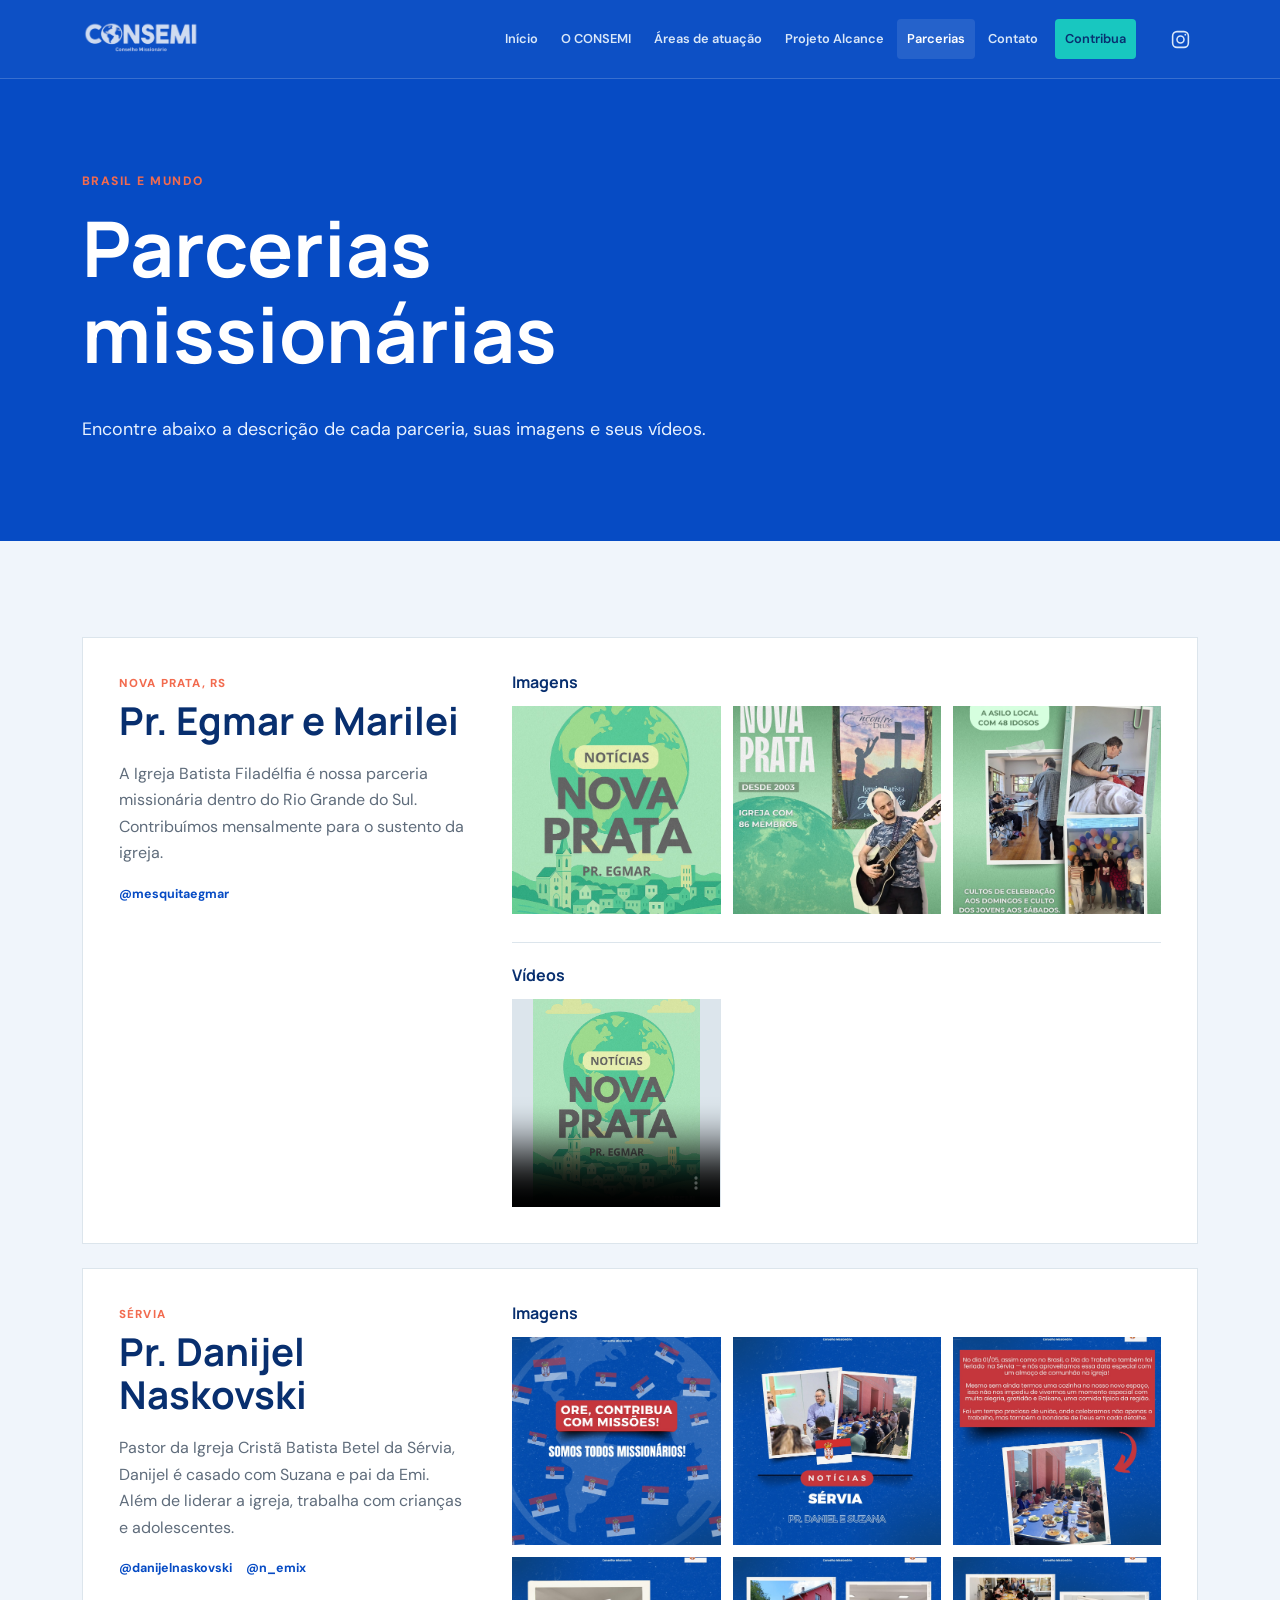
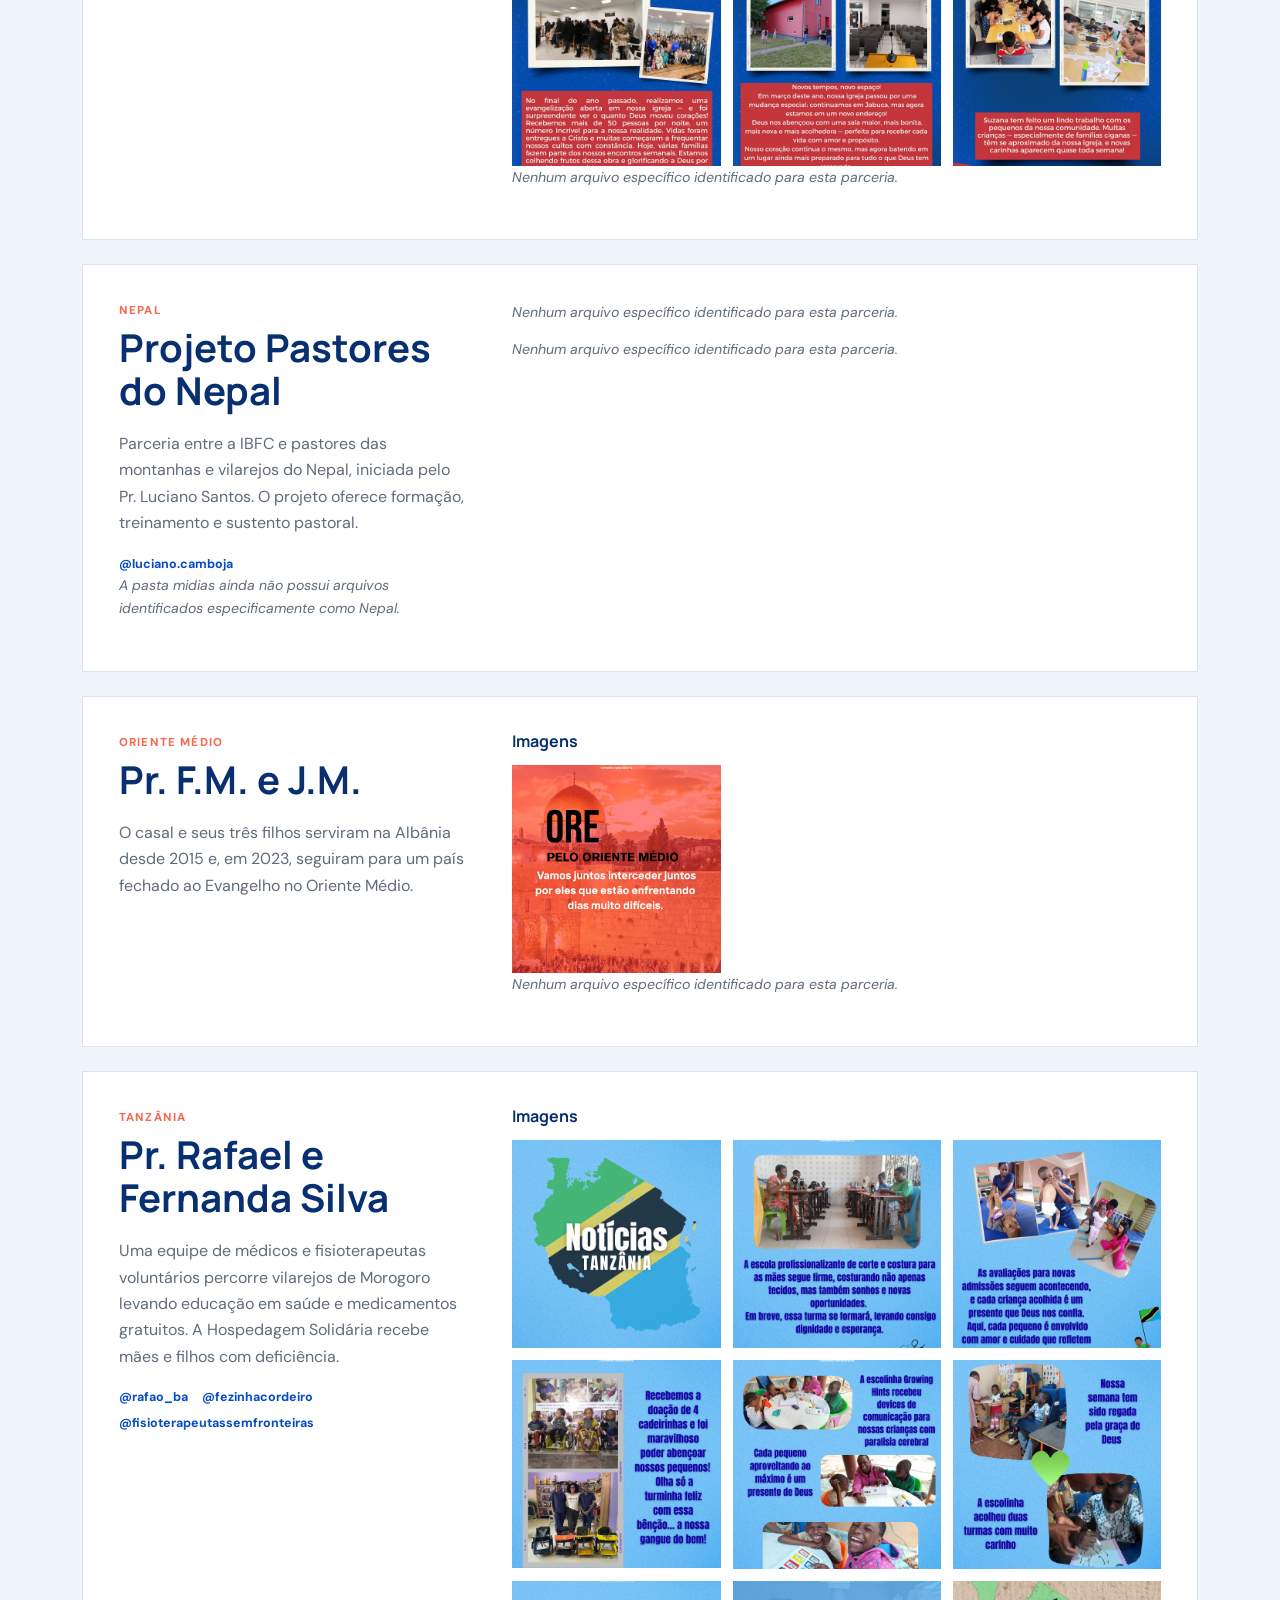
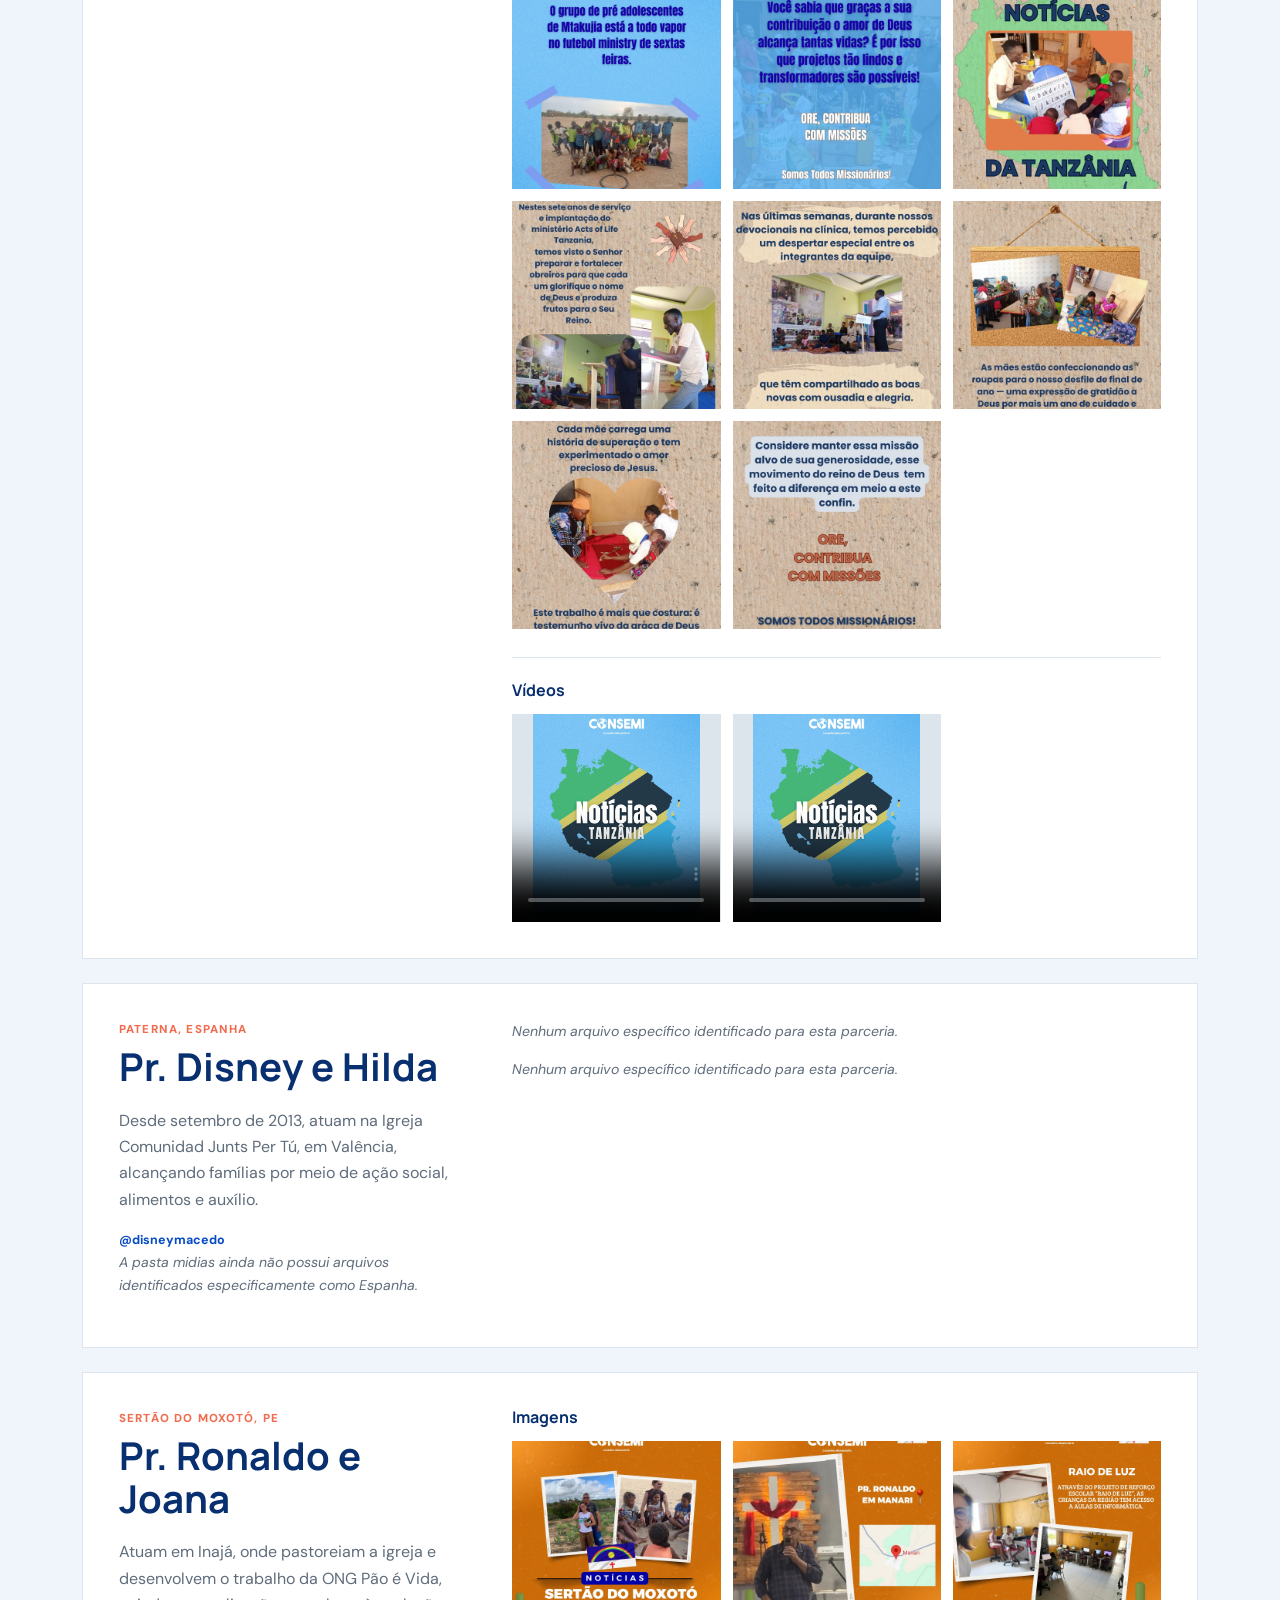
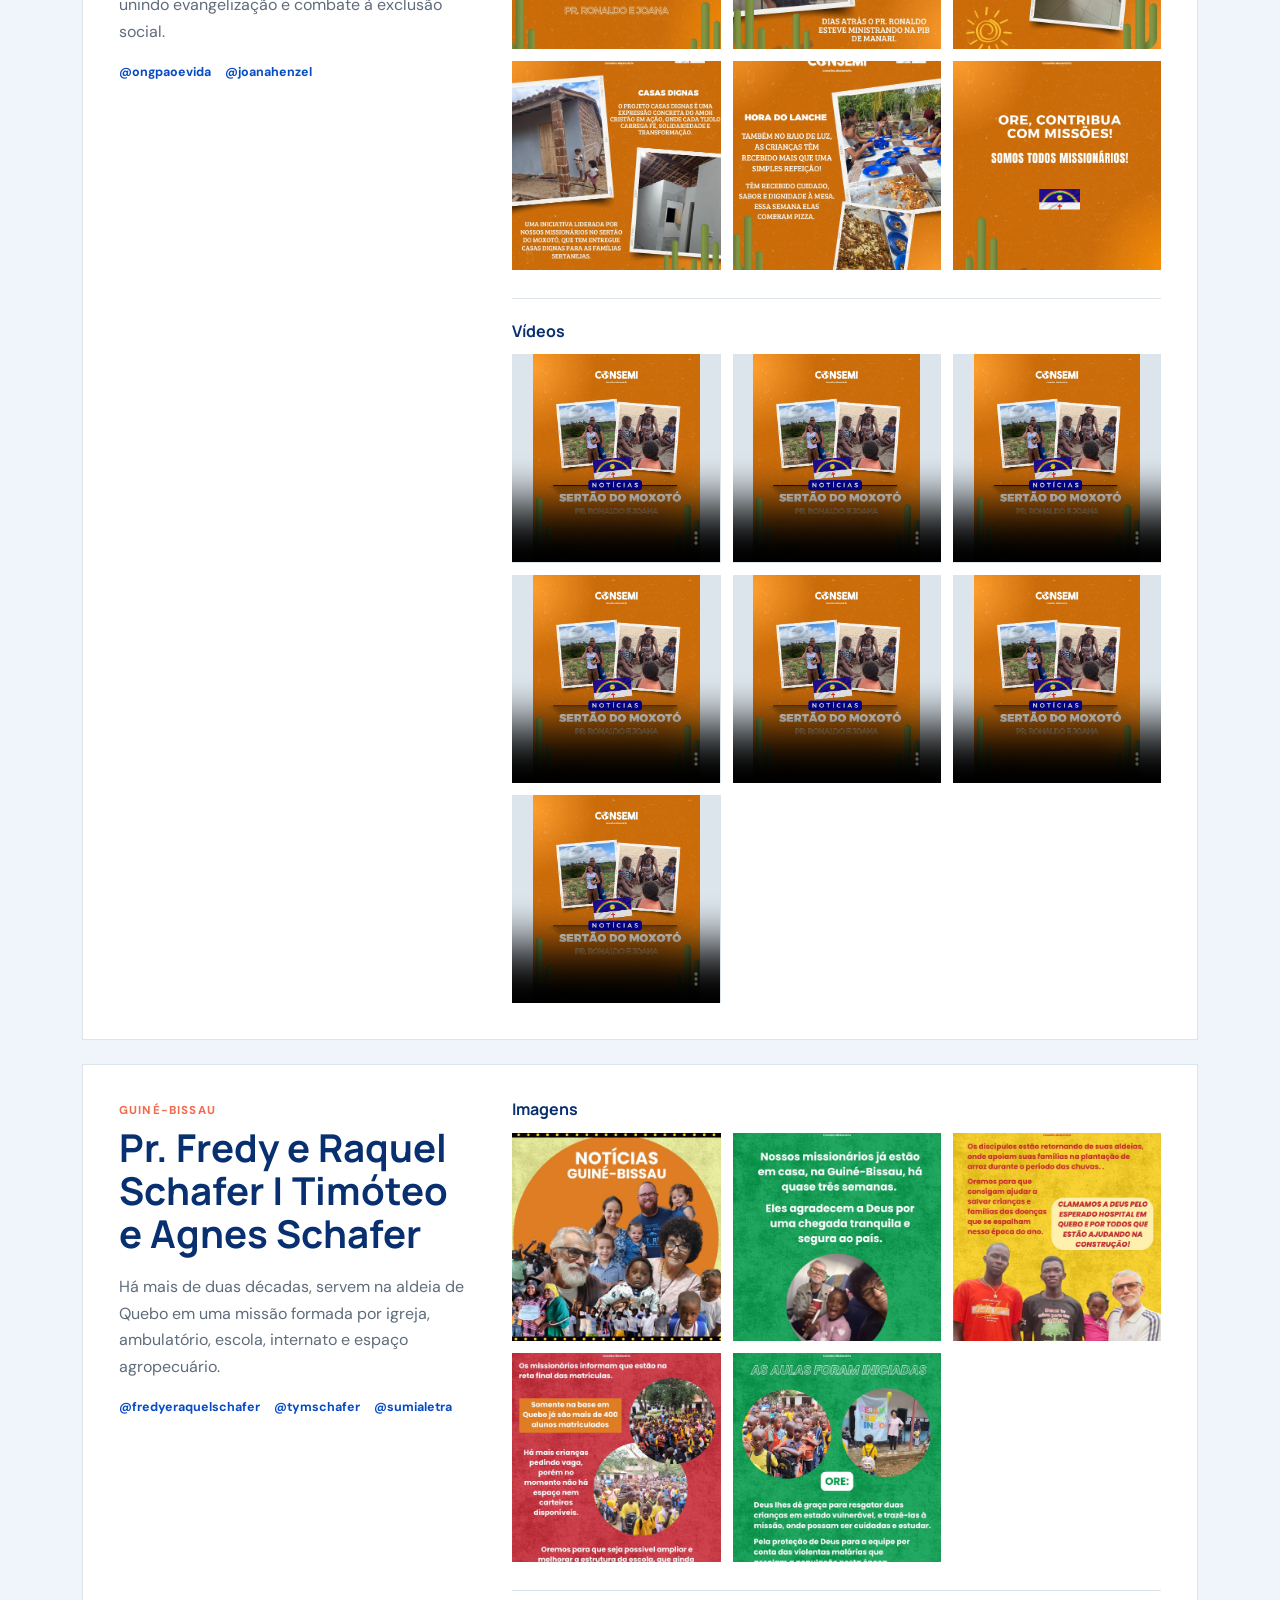
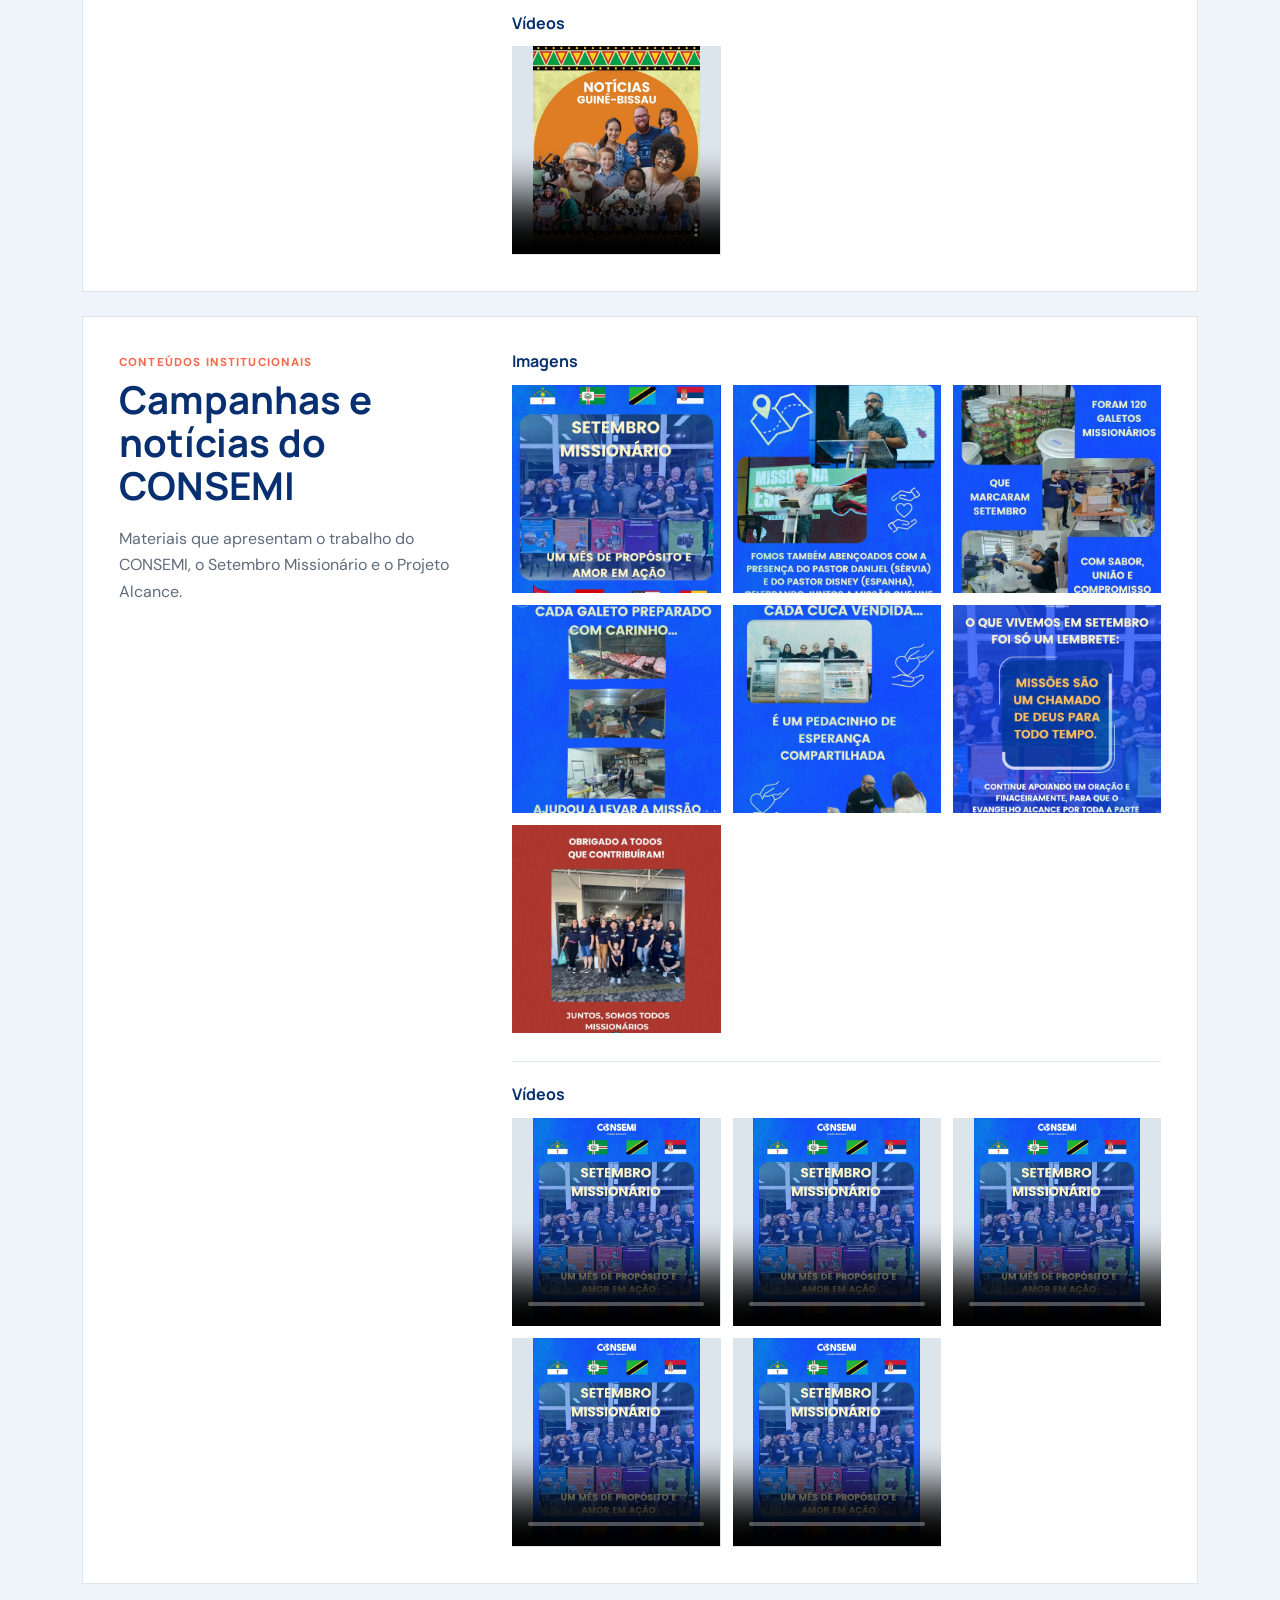
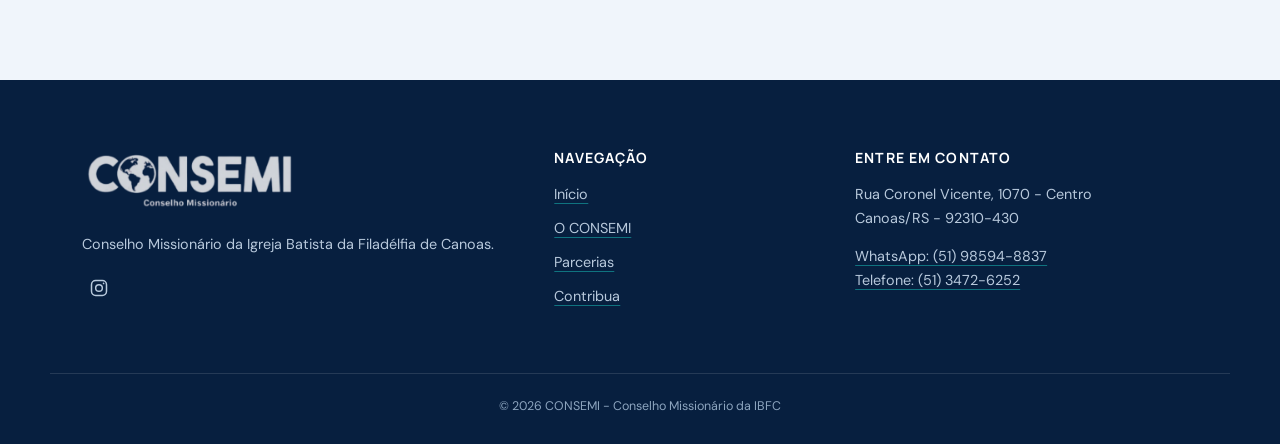
==== parcerias.html @ 51cd04b1 "Adiciona Timóteo e Agnes Schafer" ====
<!DOCTYPE html>
<html lang="pt-BR">
<head>
  <meta charset="UTF-8">
  <meta name="viewport" content="width=device-width, initial-scale=1">
  <title>Parcerias Missionárias | CONSEMI</title>
  <meta name="description" content="Conheça as parcerias missionárias do CONSEMI e veja suas imagens e vídeos.">
  <link rel="icon" href="Inserir um títulobf2293_7fd9e4023b5a43fcaf6b5b025d847fad~mv2.png" type="image/png">
  <link rel="preconnect" href="https://fonts.googleapis.com">
  <link rel="preconnect" href="https://fonts.gstatic.com" crossorigin>
  <link href="https://fonts.googleapis.com/css2?family=DM+Sans:wght@400;500;600;700&family=Manrope:wght@600;700;800&display=swap" rel="stylesheet">
  <link rel="stylesheet" href="style.css">
</head>
<body class="partnership-page">
  <a class="skip-link" href="#conteudo">Ir para o conteúdo</a>
  <header><div class="navbar"><a class="brand" href="index.html" aria-label="CONSEMI - Início"><img src="Inserir um títulobf2293_7fd9e4023b5a43fcaf6b5b025d847fad~mv2.png" alt="CONSEMI - Conselho Missionário"></a><div class="navbar-right"><a class="header-social" href="https://www.instagram.com/consemi.ibfc/" target="_blank" rel="noopener" aria-label="Instagram do CONSEMI" title="Instagram do CONSEMI"><svg viewBox="0 0 24 24" aria-hidden="true"><rect x="3" y="3" width="18" height="18" rx="5"></rect><circle cx="12" cy="12" r="4"></circle><circle cx="17.5" cy="6.5" r="1"></circle></svg></a><button class="nav-toggle" type="button" aria-label="Abrir menu" aria-controls="primary-nav" aria-expanded="false"><span></span><span></span><span></span></button></div><nav id="primary-nav" aria-label="Navegação principal"><ul><li><a href="index.html">Início</a></li><li><a href="index.html#sobre">O CONSEMI</a></li><li><a href="index.html#atuacao">Áreas de atuação</a></li><li><a href="projeto-alcance.html">Projeto Alcance</a></li><li><a href="parcerias.html" class="active" aria-current="page">Parcerias</a></li><li><a href="index.html#contato">Contato</a></li><li><a class="nav-donate" href="index.html#contribua">Contribua</a></li></ul></nav></div></header>
  <main id="conteudo">
    <section class="partnership-intro"><div class="wrap"><span class="section-kicker">Brasil e mundo</span><h1>Parcerias missionárias</h1><p>Encontre abaixo a descrição de cada parceria, suas imagens e seus vídeos.</p></div></section>
    <section class="partnership-list"><div class="wrap" id="partnership-list"></div></section>
  </main>
  <footer id="contato"><div class="wrap foot-grid"><div><img class="footer-logo" src="Inserir um títulobf2293_7fd9e4023b5a43fcaf6b5b025d847fad~mv2.png" alt="CONSEMI - Conselho Missionário"><p>Conselho Missionário da Igreja Batista da Filadélfia de Canoas.</p><p><a class="footer-social" href="https://www.instagram.com/consemi.ibfc/" target="_blank" rel="noopener" aria-label="Instagram do CONSEMI" title="Instagram do CONSEMI"><svg viewBox="0 0 24 24" aria-hidden="true"><rect x="3" y="3" width="18" height="18" rx="5"></rect><circle cx="12" cy="12" r="4"></circle><circle cx="17.5" cy="6.5" r="1"></circle></svg></a></p></div><div><h4>Navegação</h4><ul><li><a href="index.html">Início</a></li><li><a href="index.html#sobre">O CONSEMI</a></li><li><a href="parcerias.html">Parcerias</a></li><li><a href="index.html#contribua">Contribua</a></li></ul></div><div><h4>Entre em contato</h4><p>Rua Coronel Vicente, 1070 - Centro<br>Canoas/RS - 92310-430</p><p><a href="https://wa.me/5551985948837" target="_blank" rel="noopener">WhatsApp: (51) 98594-8837</a><br><a href="tel:+555134726252">Telefone: (51) 3472-6252</a></p></div></div><div class="foot-bottom wrap">© 2026 CONSEMI - Conselho Missionário da IBFC</div></footer>
  <script>
    const mediaRoot = 'midias/';
    const partnerships = [
      { id: 'egmar', place: 'Nova Prata, RS', title: 'Pr. Egmar e Marilei', text: 'A Igreja Batista Filadélfia é nossa parceria missionária dentro do Rio Grande do Sul. Contribuímos mensalmente para o sustento da igreja.', social: [['@mesquitaegmar', 'https://www.instagram.com/mesquitaegmar/']], images: ['novaprata1.jpg', 'novaprata2.jpg', 'novaprata3.jpg'], videos: ['novapratavideo1.mp4'] },
      { id: 'danijel', place: 'Sérvia', title: 'Pr. Danijel Naskovski', text: 'Pastor da Igreja Cristã Batista Betel da Sérvia, Danijel é casado com Suzana e pai da Emi. Além de liderar a igreja, trabalha com crianças e adolescentes.', social: [['@danijelnaskovski', 'https://www.instagram.com/danijelnaskovski/'], ['@n_emix', 'https://www.instagram.com/n_emix/']], images: ['servia1.jpg', 'servia2.jpg', 'servia3.jpg', 'servia4.jpg', 'servia5.jpg', 'servia6.jpg'], videos: [] },
      { id: 'luciano', place: 'Nepal', title: 'Projeto Pastores do Nepal', text: 'Parceria entre a IBFC e pastores das montanhas e vilarejos do Nepal, iniciada pelo Pr. Luciano Santos. O projeto oferece formação, treinamento e sustento pastoral.', social: [['@luciano.camboja', 'https://www.instagram.com/luciano.camboja/']], images: [], videos: [], note: 'A pasta midias ainda não possui arquivos identificados especificamente como Nepal.' },
      { id: 'oriente-medio', place: 'Oriente Médio', title: 'Pr. F.M. e J.M.', text: 'O casal e seus três filhos serviram na Albânia desde 2015 e, em 2023, seguiram para um país fechado ao Evangelho no Oriente Médio.', social: [], images: ['oriente1.jpg'], videos: [] },
      { id: 'tanzania', place: 'Tanzânia', title: 'Pr. Rafael e Fernanda Silva', text: 'Uma equipe de médicos e fisioterapeutas voluntários percorre vilarejos de Morogoro levando educação em saúde e medicamentos gratuitos. A Hospedagem Solidária recebe mães e filhos com deficiência.', social: [['@rafao_ba', 'https://www.instagram.com/rafao_ba/'], ['@fezinhacordeiro', 'https://www.instagram.com/fezinhacordeiro/'], ['@fisioterapeutassemfronteiras', 'https://www.instagram.com/fisioterapeutassemfronteiras/']], images: ['tanzania1.jpg', 'tanzania2.jpg', 'tanzania3.jpg', 'tanzania4.jpg', 'tanzania5.jpg', 'tanzania6.jpg', 'tanzania7.jpg', 'tanzania8.jpg', 'tanzania11.jpg', 'tanzania12.jpg', 'tanzania13.jpg', 'tanzania14.jpg', 'tanzania15.jpg', 'tanzania16.jpg'], videos: ['tanzaniavideo1.mp4', 'tanzaniavideo4.mp4'] },
      { id: 'disney', place: 'Paterna, Espanha', title: 'Pr. Disney e Hilda', text: 'Desde setembro de 2013, atuam na Igreja Comunidad Junts Per Tú, em Valência, alcançando famílias por meio de ação social, alimentos e auxílio.', social: [['@disneymacedo', 'https://www.instagram.com/disneymacedo/']], images: [], videos: [], note: 'A pasta midias ainda não possui arquivos identificados especificamente como Espanha.' },
      { id: 'ronaldo', place: 'Sertão do Moxotó, PE', title: 'Pr. Ronaldo e Joana', text: 'Atuam em Inajá, onde pastoreiam a igreja e desenvolvem o trabalho da ONG Pão é Vida, unindo evangelização e combate à exclusão social.', social: [['@ongpaoevida', 'https://www.instagram.com/ongpaoevida/'], ['@joanahenzel', 'https://www.instagram.com/joanahenzel/']], images: ['sertao1.jpg', 'sertao2.jpg', 'sertao3.jpg', 'sertao4.jpg', 'sertao6.jpg', 'sertao7.jpg'], videos: ['sertãovideo1.mp4', 'sertãovideo2.mp4', 'sertãovideo3.mp4', 'sertãovideo4.mp4', 'sertãovideo5.mp4', 'sertãovideo6.mp4', 'sertãovideo7.mp4'] },
      { id: 'fredy', place: 'Guiné-Bissau', title: 'Pr. Fredy e Raquel Schafer | Timóteo e Agnes Schafer', text: 'Há mais de duas décadas, servem na aldeia de Quebo em uma missão formada por igreja, ambulatório, escola, internato e espaço agropecuário.', social: [['@fredyeraquelschafer', 'https://www.instagram.com/fredyeraquelschafer/'], ['@tymschafer', 'https://www.instagram.com/tymschafer/'], ['@sumialetra', 'https://www.instagram.com/sumialetra/']], images: ['guiné1.jpg', 'guiné2.jpg', 'guiné3.jpg', 'guiné4.jpg', 'guiné5.jpg'], videos: ['guinévideo1.mp4'] }
    ];
    const institutional = { id: 'institucional', place: 'Conteúdos institucionais', title: 'Campanhas e notícias do CONSEMI', text: 'Materiais que apresentam o trabalho do CONSEMI, o Setembro Missionário e o Projeto Alcance.', images: ['setembro1.jpg', 'setembro2.jpg', 'setembro3.jpg', 'setembro4.jpg', 'setembro5.jpg', 'setembro6.jpg', 'setembro8.jpg'], videos: ['mesmissoes1.mp4', 'mesmissoes2.mp4', 'mesmissoes4.mp4', 'mesmissoes13.mp4', 'projetoAlcancevideo.mp4'] };
    function renderMedia(files, type, title, poster) { if (!files.length) return '<p class="media-empty">Nenhum arquivo específico identificado para esta parceria.</p>'; return `<div class="media-kind"><h3>${type === 'image' ? 'Imagens' : 'Vídeos'}</h3><div class="partnership-media-grid">${files.map(file => type === 'image' ? `<img src="${mediaRoot}${file}" alt="${title}">` : `<video controls preload="metadata" poster="${mediaRoot}${poster}"><source src="${mediaRoot}${file}" type="video/mp4">Seu navegador não suporta vídeo.</video>`).join('')}</div></div>`; }
    function renderPartnership(item) { const socials = (item.social || []).map(([label, url]) => `<a href="${url}" target="_blank" rel="noopener">${label}</a>`).join(''); const poster = item.images[0] || 'setembro1.jpg'; return `<article class="partnership-detail" id="${item.id}"><div class="partnership-copy"><span class="partner-location">${item.place}</span><h2>${item.title}</h2><p>${item.text}</p>${socials ? `<div class="partner-links">${socials}</div>` : ''}${item.note ? `<p class="media-empty">${item.note}</p>` : ''}</div><div class="partnership-media">${renderMedia(item.images, 'image', `Imagem de ${item.title}`, poster)}${renderMedia(item.videos, 'video', `Vídeo de ${item.title}`, poster)}</div></article>`; }
    document.querySelector('#partnership-list').innerHTML = [...partnerships, institutional].map(renderPartnership).join('');
  </script>
  <script src="script.js"></script>
</body>
</html>
---- style.css ----
:root {
  --navy: #082f6f;
  --blue: #064bc4;
  --cyan: #18c7c0;
  --coral: #f26b4f;
  --yellow: #ffd166;
  --paper: #f7fafc;
  --surface: #ffffff;
  --ink: #182436;
  --muted: #5f6c7b;
  --line: #dce5ec;
  --shadow: 0 18px 48px rgba(8, 47, 111, .12);
}

* { box-sizing: border-box; }
html { scroll-behavior: smooth; scroll-padding-top: 88px; }
body {
  margin: 0;
  background: var(--paper);
  color: var(--ink);
  font-family: 'DM Sans', sans-serif;
  line-height: 1.65;
  -webkit-font-smoothing: antialiased;
}
img { display: block; max-width: 100%; }
a { color: inherit; }
h1, h2, h3, h4 {
  font-family: 'Manrope', sans-serif;
  letter-spacing: 0;
  line-height: 1.12;
  margin: 0 0 .5em;
}
h2 { color: var(--navy); font-size: clamp(2rem, 4vw, 3.2rem); }
p { margin-top: 0; }
.wrap { margin: 0 auto; max-width: 1180px; padding: 0 32px; }
section { padding: 96px 0; }
a:focus-visible, button:focus-visible { outline: 3px solid var(--yellow); outline-offset: 3px; }
.skip-link { background: var(--yellow); color: var(--navy); font-weight: 700; left: 16px; padding: 10px 16px; position: fixed; top: -60px; z-index: 100; }
.skip-link:focus { top: 12px; }
.section-kicker { color: var(--coral); display: block; font-size: .76rem; font-weight: 800; letter-spacing: .12em; margin-bottom: 14px; text-transform: uppercase; }

header { background: rgba(6, 75, 196, .97); border-bottom: 1px solid rgba(255, 255, 255, .18); color: #fff; position: sticky; top: 0; z-index: 40; }
.navbar { align-items: center; display: flex; gap: 22px; margin: 0 auto; max-width: 1180px; min-height: 78px; padding: 12px 32px; }
.brand { display: block; flex: 0 0 auto; height: 40px; line-height: 0; position: relative; text-decoration: none; width: 120px; }
.brand img { height: 100%; object-fit: contain; opacity: .82; width: 100%; }
.navbar-right { align-items: center; display: flex; gap: 12px; margin-left: 4px; order: 3; }
.header-social { align-items: center; color: #d9e7f8; display: inline-flex; height: 36px; justify-content: center; text-decoration: none; width: 36px; }
.header-social svg { fill: none; height: 21px; stroke: currentColor; stroke-width: 1.8; width: 21px; }
.header-social svg circle:last-child { fill: currentColor; stroke: none; }
.header-social:hover { color: var(--cyan); }
nav { margin-left: auto; }
nav ul { align-items: center; display: flex; gap: 3px; list-style: none; margin: 0; padding: 0; }
nav a { border-radius: 4px; color: #d9e7f8; display: block; font-size: .8rem; font-weight: 600; padding: 9px 10px; text-decoration: none; transition: background .2s, color .2s; }
nav a:hover, nav a.active { background: rgba(255, 255, 255, .1); color: #fff; }
nav a.nav-donate { background: var(--cyan); color: var(--navy); margin-left: 4px; }
nav a.nav-donate:hover { background: #55e0da; }
.nav-toggle { background: transparent; border: 0; cursor: pointer; display: none; height: 42px; padding: 10px; width: 42px; }
.nav-toggle span { background: #fff; display: block; height: 2px; margin: 5px 0; width: 22px; }

.hero { align-items: center; background: url('imagens/Captura de tela 2026-09-17 114542.png') center 48% / cover no-repeat; color: #fff; display: flex; min-height: min(76vh, 720px); padding: 96px max(32px, calc((100vw - 1116px) / 2)); position: relative; }
.hero::before { background: rgba(4, 42, 112, .78); content: ''; inset: 0; position: absolute; }
.hero-content { max-width: 790px; position: relative; z-index: 1; }
.hero .eyebrow { align-items: center; color: var(--cyan); display: flex; font-size: .76rem; font-weight: 800; letter-spacing: .14em; margin-bottom: 18px; text-transform: uppercase; }
.hero .eyebrow::before { background: var(--cyan); content: ''; height: 3px; margin-right: 12px; width: 34px; }
.hero h1 { color: #fff; font-size: clamp(3rem, 6vw, 5.5rem); max-width: 790px; }
.hero p { color: #ecf5ff; font-size: clamp(1rem, 1.8vw, 1.22rem); max-width: 650px; }
.hero-actions { display: flex; flex-wrap: wrap; gap: 12px; margin-top: 32px; }
.button, .cta { align-items: center; border: 1px solid transparent; border-radius: 4px; display: inline-flex; font-size: .9rem; font-weight: 800; justify-content: center; min-height: 50px; padding: 12px 22px; text-decoration: none; transition: background .2s, color .2s, transform .2s; }
.button:hover, .cta:hover { transform: translateY(-2px); }
.button-primary, .cta { background: var(--cyan); color: var(--navy); }
.button-primary:hover, .cta:hover { background: #55e0da; }
.button-secondary { border-color: rgba(255, 255, 255, .7); color: #fff; }
.button-secondary:hover { background: #fff; color: var(--navy); }

.about-grid { align-items: center; display: grid; gap: 72px; grid-template-columns: 1fr .9fr; }
.about-grid .lead { color: var(--ink); font-size: 1.2rem; font-weight: 600; }
.about-grid .copy > p:not(.lead):not(.scripture) { color: var(--muted); }
.scripture { color: var(--blue); font-weight: 800; }
.about-grid figure { margin: 0; position: relative; }
.about-grid figure::before { border: 4px solid var(--cyan); content: ''; height: 75%; position: absolute; right: -18px; top: -18px; width: 75%; z-index: -1; }
.about-grid figure img { aspect-ratio: 4 / 3; border-radius: 6px; box-shadow: var(--shadow); object-fit: cover; width: 100%; }
.about-grid-map { gap: 54px; grid-template-columns: .75fr 1.25fr; }
.about-grid .partnership-map::before { height: 82%; width: 82%; }
.about-grid .partnership-map img { aspect-ratio: auto; background: #fff; object-fit: contain; }
.section-alt { background: #eaf4f7; }
.vm-grid { display: grid; gap: 24px; grid-template-columns: 1fr 1fr; }
.vm-cell { background: var(--surface); border-top: 5px solid var(--blue); box-shadow: 0 10px 32px rgba(8, 47, 111, .07); padding: 42px; }
.vm-cell:last-child { border-top-color: var(--coral); }
.vm-cell .tag { color: var(--navy); display: block; font-family: 'Manrope', sans-serif; font-size: 1.5rem; font-weight: 800; margin-bottom: 14px; }
.vm-cell p { color: var(--muted); margin: 0; }

.goals-head { margin: 0 auto 50px; max-width: 700px; text-align: center; }
.goals-head h2::after { background: var(--cyan); content: ''; display: block; height: 4px; margin: 18px auto 0; width: 56px; }
.goals-grid { counter-reset: goals; display: grid; gap: 18px; grid-template-columns: repeat(3, 1fr); }
.goal { background: var(--surface); border: 1px solid var(--line); border-radius: 6px; counter-increment: goals; min-height: 235px; padding: 30px; transition: border-color .2s, box-shadow .2s, transform .2s; }
.goal:hover { border-color: var(--cyan); box-shadow: var(--shadow); transform: translateY(-4px); }
.goal::before { color: var(--coral); content: '0' counter(goals); display: block; font: 800 .82rem 'Manrope', sans-serif; margin-bottom: 22px; }
.goal h3 { color: var(--navy); font-size: 1.15rem; }
.goal p { color: var(--muted); font-size: .93rem; margin: 0; }

.verse-band { background: var(--navy); color: #fff; padding: 72px 0; }
.verse-band .section-kicker { color: var(--cyan); }
.contribution-grid { align-items: center; display: grid; gap: 48px; grid-template-columns: 1fr auto; }
.contribution-grid h2 { color: #fff; margin-bottom: 12px; }
.contribution-grid p { color: #d7e5f5; margin: 0; max-width: 690px; }

.partners-grid { display: grid; gap: 24px; grid-template-columns: 1fr 1fr; }
.partner { align-items: flex-start; background: var(--surface); border: 1px solid var(--line); border-radius: 6px; display: grid; gap: 26px; grid-template-columns: 82px 1fr; padding: 34px; }
.country-flag { align-items: center; background: #eaf4f7; border-radius: 50%; display: flex; font-size: 1.55rem; height: 54px; justify-content: center; width: 54px; }
.country-flag.neutral { background: var(--navy); color: #fff; font-size: .8rem; font-weight: 800; }
.partner-avatar { border-radius: 50%; height: 82px; margin: 0; overflow: hidden; width: 82px; }
.partner-avatar img { height: 100%; max-width: none; object-fit: cover; object-position: right center; width: 100%; }
.partner-avatar-portrait img { object-position: 58% 24%; }
.partner-location { color: var(--coral); display: block; font-size: .72rem; font-weight: 800; letter-spacing: .1em; margin-bottom: 6px; text-transform: uppercase; }
.partner h3 { color: var(--navy); font-size: 1.08rem; margin-bottom: 10px; }
.partner p { color: var(--muted); font-size: .9rem; margin: 0; }
.partner details { border-top: 1px solid var(--line); margin-top: 18px; padding-top: 14px; }
.partner summary { color: var(--blue); cursor: pointer; font-size: .84rem; font-weight: 800; list-style-position: outside; }
.partner details p { margin-top: 12px; }
.partner-social, .partner-links a { color: var(--blue); font-size: .78rem; font-weight: 700; text-decoration: none; }
.partner-social { display: inline-block; margin-top: 17px; }
.partner-links { display: flex; flex-wrap: wrap; gap: 5px 14px; margin-top: 17px; }
.partner-social:hover, .partner-links a:hover { text-decoration: underline; text-underline-offset: 3px; }
.partner-more { background: transparent; border: 1px solid var(--cyan); border-radius: 999px; color: var(--blue); display: flex; font-size: .76rem; font-weight: 800; letter-spacing: .06em; margin-top: 22px; padding: 9px 16px; text-decoration: none; text-transform: uppercase; transition: background .2s, border-color .2s, color .2s; width: max-content; }
.partner-more:hover { background: var(--cyan); border-color: var(--cyan); color: var(--navy); }
.partnership-intro { background: var(--blue); color: #fff; padding: 92px 0 78px; }
.partnership-intro h1 { color: #fff; font-size: clamp(2.8rem, 6vw, 5rem); max-width: 760px; }
.partnership-intro p { color: #e8f2ff; font-size: 1.12rem; max-width: 680px; }
.partnership-list { background: #f0f5fb; }
.partnership-detail { background: var(--surface); border: 1px solid var(--line); display: grid; gap: 44px; grid-template-columns: minmax(220px, .7fr) 1.3fr; margin-bottom: 24px; padding: 36px; }
.partnership-detail:last-child { margin-bottom: 0; }
.partnership-copy h2 { color: var(--navy); font-size: clamp(1.7rem, 3vw, 2.5rem); }
.partnership-copy p { color: var(--muted); }
.partnership-media-grid { display: grid; gap: 12px; grid-template-columns: repeat(3, 1fr); }
.media-kind + .media-kind { border-top: 1px solid var(--line); margin-top: 28px; padding-top: 24px; }
.media-kind h3 { color: var(--navy); font-size: 1rem; margin-bottom: 14px; }
.partnership-media-grid img, .partnership-media-grid video { aspect-ratio: 1 / 1; background: #dce5ec; object-fit: cover; width: 100%; }
.partnership-media-grid video { object-fit: contain; }
.media-empty { color: var(--muted); font-size: .88rem; font-style: italic; }

.mission-gallery { background: #eaf4f7; }
.story-images { align-items: center; display: grid; gap: 64px; grid-template-columns: 1.1fr .9fr; }
.story-images img { border-radius: 6px; box-shadow: var(--shadow); height: 420px; object-fit: cover; width: 100%; }
.gallery-copy p { color: var(--muted); font-size: 1.05rem; }

footer { background: #071f3f; color: #d7e5f5; padding: 70px 0 28px; }
.foot-grid { display: grid; gap: 56px; grid-template-columns: 1.7fr 1fr 1.4fr; }
footer h4 { color: #fff; font-size: .88rem; letter-spacing: .08em; margin-bottom: 18px; text-transform: uppercase; }
footer p, footer li, footer a { color: #b8c9dc; font-size: .9rem; }
footer ul { display: flex; flex-direction: column; gap: 10px; list-style: none; margin: 0; padding: 0; }
footer a { text-decoration-color: rgba(24, 199, 192, .5); text-underline-offset: 4px; }
footer a:hover { color: var(--cyan); }
.footer-logo { height: auto; margin: 0 0 16px; opacity: .82; width: 220px; }
.footer-social { align-items: center; display: inline-flex; height: 34px; justify-content: center; text-decoration: none; width: 34px; }
.footer-social svg { fill: none; height: 20px; stroke: currentColor; stroke-width: 1.8; width: 20px; }
.footer-social svg circle:last-child { fill: currentColor; stroke: none; }
.foot-bottom { border-top: 1px solid rgba(255, 255, 255, .12); color: #8da5bf; font-size: .78rem; margin-top: 52px; padding-top: 22px; text-align: center; }

/* Projeto Alcance */
.alcance-page { background: #f5f8fc; }
.alcance-hero { background: var(--blue); color: #fff; overflow: hidden; padding: 72px 0; position: relative; }
.alcance-hero::before { border: 1px solid rgba(255, 255, 255, .18); border-radius: 50%; content: ''; height: 720px; position: absolute; right: -260px; top: -240px; width: 720px; }
.alcance-hero-grid { align-items: center; display: grid; gap: 72px; grid-template-columns: 1.15fr .85fr; position: relative; z-index: 1; }
.alcance-intro { max-width: 680px; }
.alcance-intro .section-kicker { color: var(--yellow); }
.alcance-intro h1 { color: #fff; font-size: clamp(3rem, 6vw, 5.35rem); }
.alcance-intro > p { color: #eaf2ff; font-size: clamp(1.05rem, 1.8vw, 1.25rem); max-width: 610px; }
.alcance-intro > p strong { color: var(--yellow); }
.alcance-cover { background: #fff; border: 10px solid rgba(255, 255, 255, .16); box-shadow: 0 28px 70px rgba(0, 18, 62, .28); margin: 0; transform: rotate(2deg); }
.alcance-cover img { aspect-ratio: 1 / 1.14; object-fit: cover; width: 100%; }
.alcance-purpose { background: #fff; }
.purpose-grid { align-items: start; display: grid; gap: 80px; grid-template-columns: .9fr 1.1fr; }
.purpose-copy { border-left: 4px solid var(--cyan); padding-left: 34px; }
.purpose-copy p { color: var(--muted); font-size: 1.08rem; }
.purpose-copy p:last-child { margin-bottom: 0; }
.impact-grid { display: grid; gap: 22px; grid-template-columns: repeat(3, 1fr); }
.impact-card { background: #fff; border: 1px solid var(--line); border-radius: 6px; overflow: hidden; }
.impact-card img { aspect-ratio: 4 / 4.8; object-fit: cover; width: 100%; }
.impact-card > div { padding: 28px; }
.impact-card span { color: var(--coral); display: block; font-size: .72rem; font-weight: 800; letter-spacing: .1em; margin-bottom: 7px; text-transform: uppercase; }
.impact-card h3 { color: var(--navy); font-size: 1.35rem; }
.impact-card p { color: var(--muted); font-size: .93rem; margin: 0; }
.participation-section { background: var(--navy); color: #fff; }
.participation-heading { margin-bottom: 48px; max-width: 650px; }
.participation-heading .section-kicker { color: var(--cyan); }
.participation-heading h2 { color: #fff; }
.participation-steps { display: grid; gap: 16px; list-style: none; margin: 0; padding: 0; }
.participation-steps li { align-items: center; background: #fff; color: var(--ink); display: grid; gap: 28px; grid-template-columns: 80px 1fr; min-height: 150px; padding: 26px 34px; }
.step-number { color: var(--blue); font-family: 'Manrope', sans-serif; font-size: 2.8rem; font-weight: 800; line-height: 1; }
.participation-steps h3 { color: var(--navy); font-size: 1.25rem; margin-bottom: 8px; }
.participation-steps p { color: var(--muted); margin: 0; }
.participation-steps a { color: var(--blue); font-weight: 700; }
.participation-action { align-items: center; display: flex; gap: 28px; justify-content: flex-end; margin-top: 30px; }
.participation-action p { color: #d7e5f5; margin: 0; }
.alcance-gallery { background: #e8eef7; }
.campaign-grid { display: grid; gap: 20px; grid-template-columns: repeat(4, 1fr); }
.campaign-grid figure { background: #fff; box-shadow: 0 14px 36px rgba(8, 47, 111, .1); margin: 0; overflow: hidden; }
.campaign-grid img { aspect-ratio: .82 / 1; object-fit: cover; transition: transform .3s; width: 100%; }
.campaign-grid figure:hover img { transform: scale(1.025); }

@media (max-width: 1020px) {
  .navbar { flex-wrap: wrap; }
  .navbar-right { margin-left: auto; order: 2; }
  .nav-toggle { display: block; }
  nav { display: none; margin-left: 0; order: 3; width: 100%; }
  nav.open { display: block; }
  nav ul { align-items: stretch; flex-direction: column; padding: 8px 0 6px; }
  nav a { font-size: .92rem; padding: 12px; }
  nav a.nav-donate { margin: 6px 0 0; text-align: center; }
  .goals-grid { grid-template-columns: 1fr 1fr; }
  .alcance-hero-grid { gap: 44px; }
  .impact-grid { grid-template-columns: 1fr 1fr; }
  .impact-card:last-child { grid-column: 1 / -1; max-width: calc(50% - 11px); }
  .campaign-grid { grid-template-columns: 1fr 1fr; }
  .partnership-detail { gap: 28px; grid-template-columns: 1fr; }
}

@media (max-width: 760px) {
  .wrap { padding: 0 20px; }
  .navbar { min-height: 68px; padding: 10px 20px; }
  .brand { height: 40px; width: 120px; }
  .hero { min-height: 620px; padding: 72px 20px; }
  .hero h1 { font-size: clamp(2.55rem, 13vw, 4rem); }
  section { padding: 74px 0; }
  .about-grid, .vm-grid, .partners-grid, .story-images, .foot-grid, .contribution-grid { grid-template-columns: 1fr; }
  .partnership-detail { padding: 24px 20px; }
  .about-grid { gap: 48px; }
  .about-grid figure { margin-right: 12px; }
  .goals-grid { grid-template-columns: 1fr; }
  .goal { min-height: 0; }
  .partner { gap: 18px; grid-template-columns: 72px 1fr; padding: 24px 20px; }
  .country-flag { font-size: 1.3rem; height: 46px; width: 46px; }
  .partner-avatar { height: 72px; width: 72px; }
  .story-images { gap: 40px; }
  .story-images img { height: 280px; }
  .contribution-grid { align-items: start; }
  .cta { width: 100%; }
  .alcance-hero { padding: 64px 0 72px; }
  .alcance-hero-grid, .purpose-grid { grid-template-columns: 1fr; }
  .alcance-hero-grid { gap: 48px; }
  .alcance-cover { margin: 0 auto; max-width: 430px; transform: none; }
  .purpose-grid { gap: 30px; }
  .purpose-copy { padding-left: 22px; }
  .impact-grid { grid-template-columns: 1fr; }
  .impact-card:last-child { grid-column: auto; max-width: none; }
  .impact-card { display: grid; grid-template-columns: .9fr 1.1fr; }
  .impact-card img { height: 100%; }
  .participation-steps li { align-items: start; grid-template-columns: 58px 1fr; padding: 24px 20px; }
  .step-number { font-size: 2rem; }
  .participation-action { align-items: stretch; flex-direction: column; }
}

@media (max-width: 480px) {
  .brand { height: 36px; width: 108px; }
  .hero-actions { align-items: stretch; flex-direction: column; }
  .button { width: 100%; }
  .vm-cell, .goal { padding: 28px 24px; }
  .impact-card { grid-template-columns: 1fr; }
  .impact-card img { aspect-ratio: 4 / 4.3; }
  .campaign-grid { grid-template-columns: 1fr; }
  .campaign-grid figure { margin: 0 auto; max-width: 430px; }
  .partnership-media-grid { grid-template-columns: repeat(2, 1fr); }
}

@media (prefers-reduced-motion: reduce) {
  html { scroll-behavior: auto; }
  *, *::before, *::after { transition-duration: .01ms !important; }
}
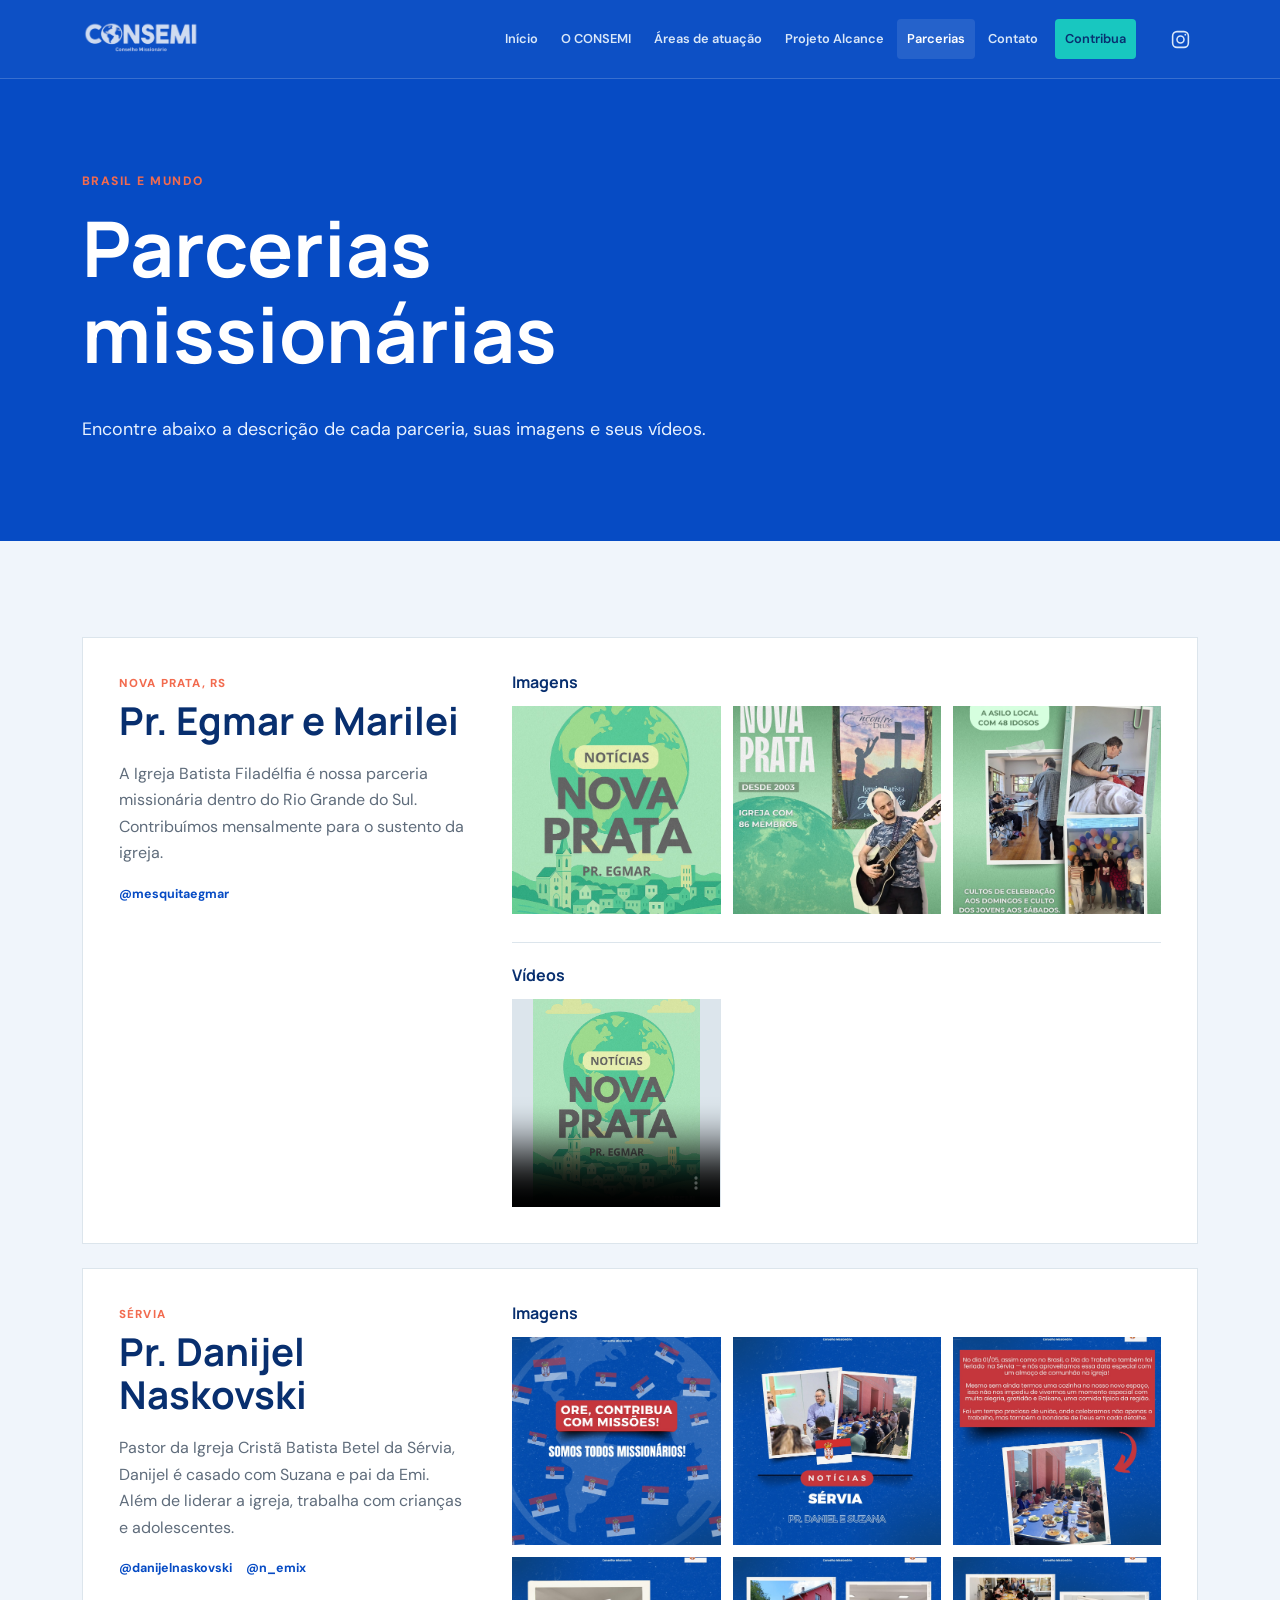
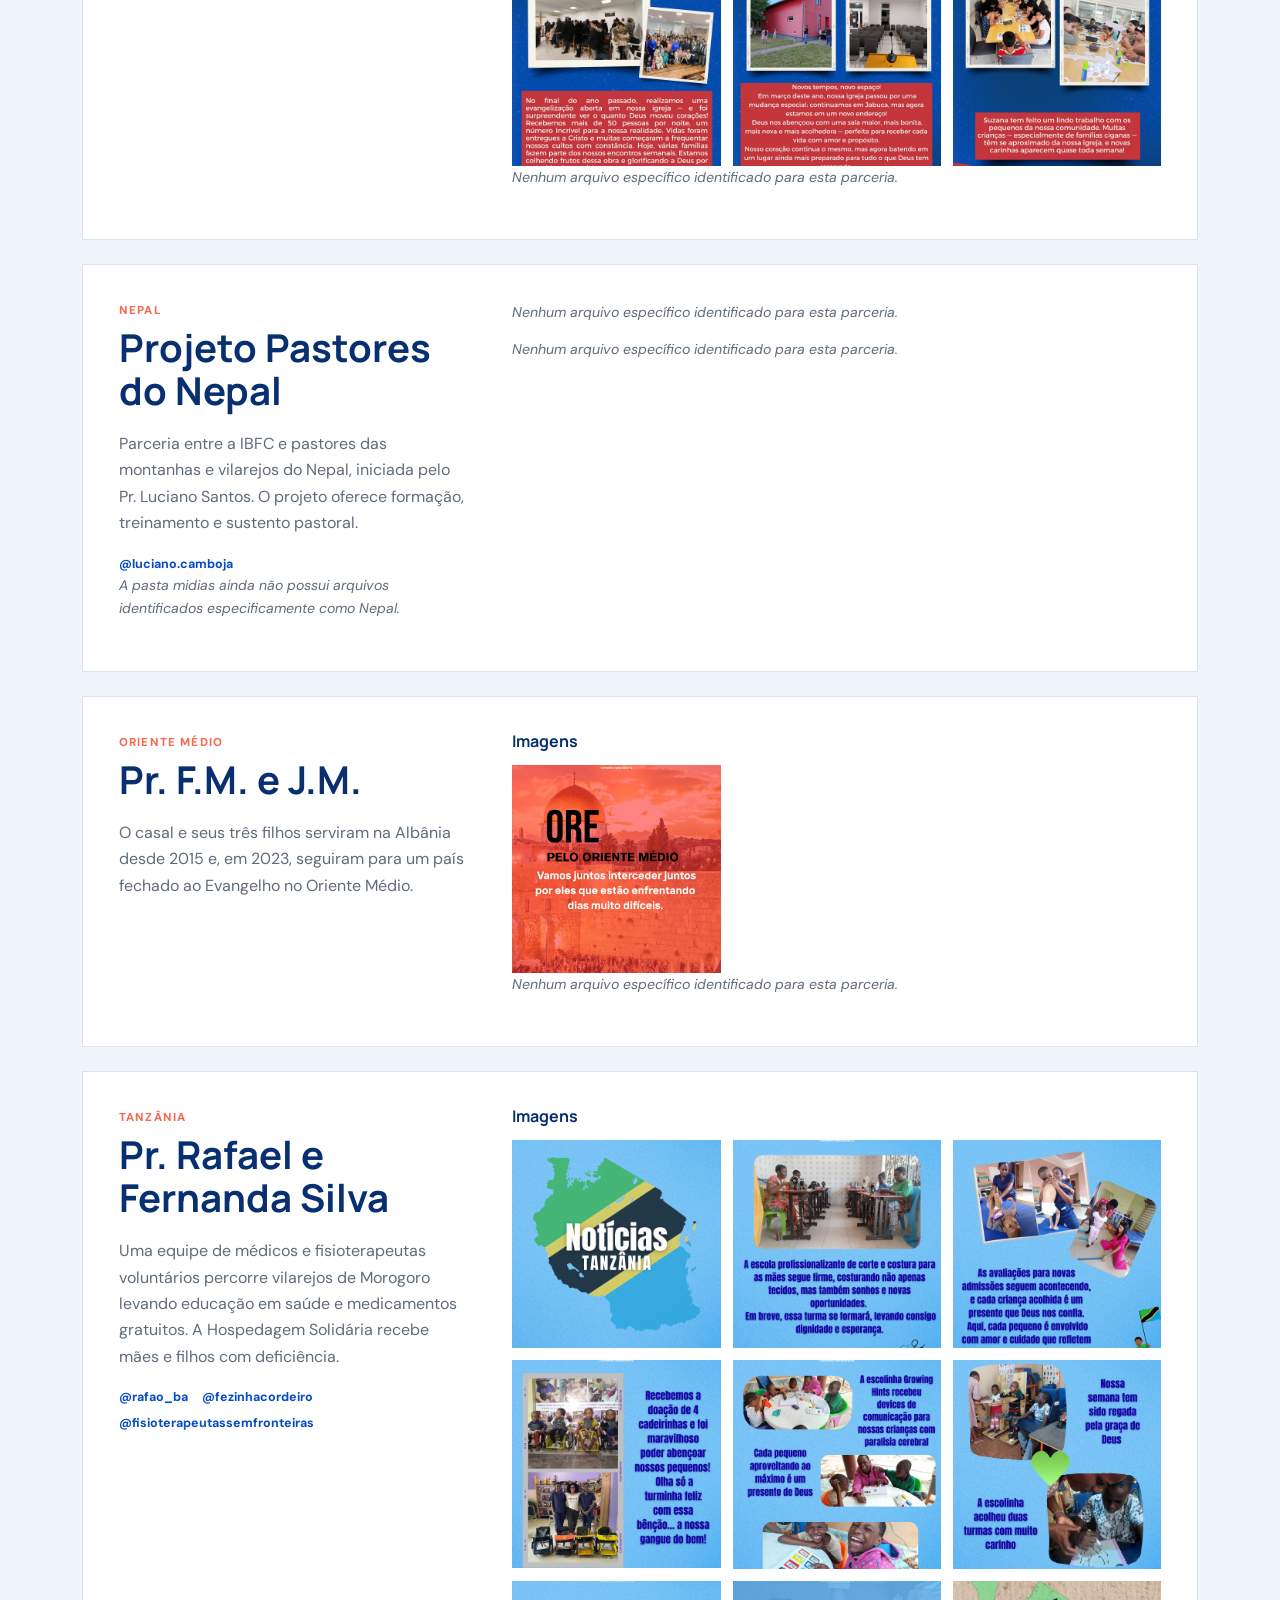
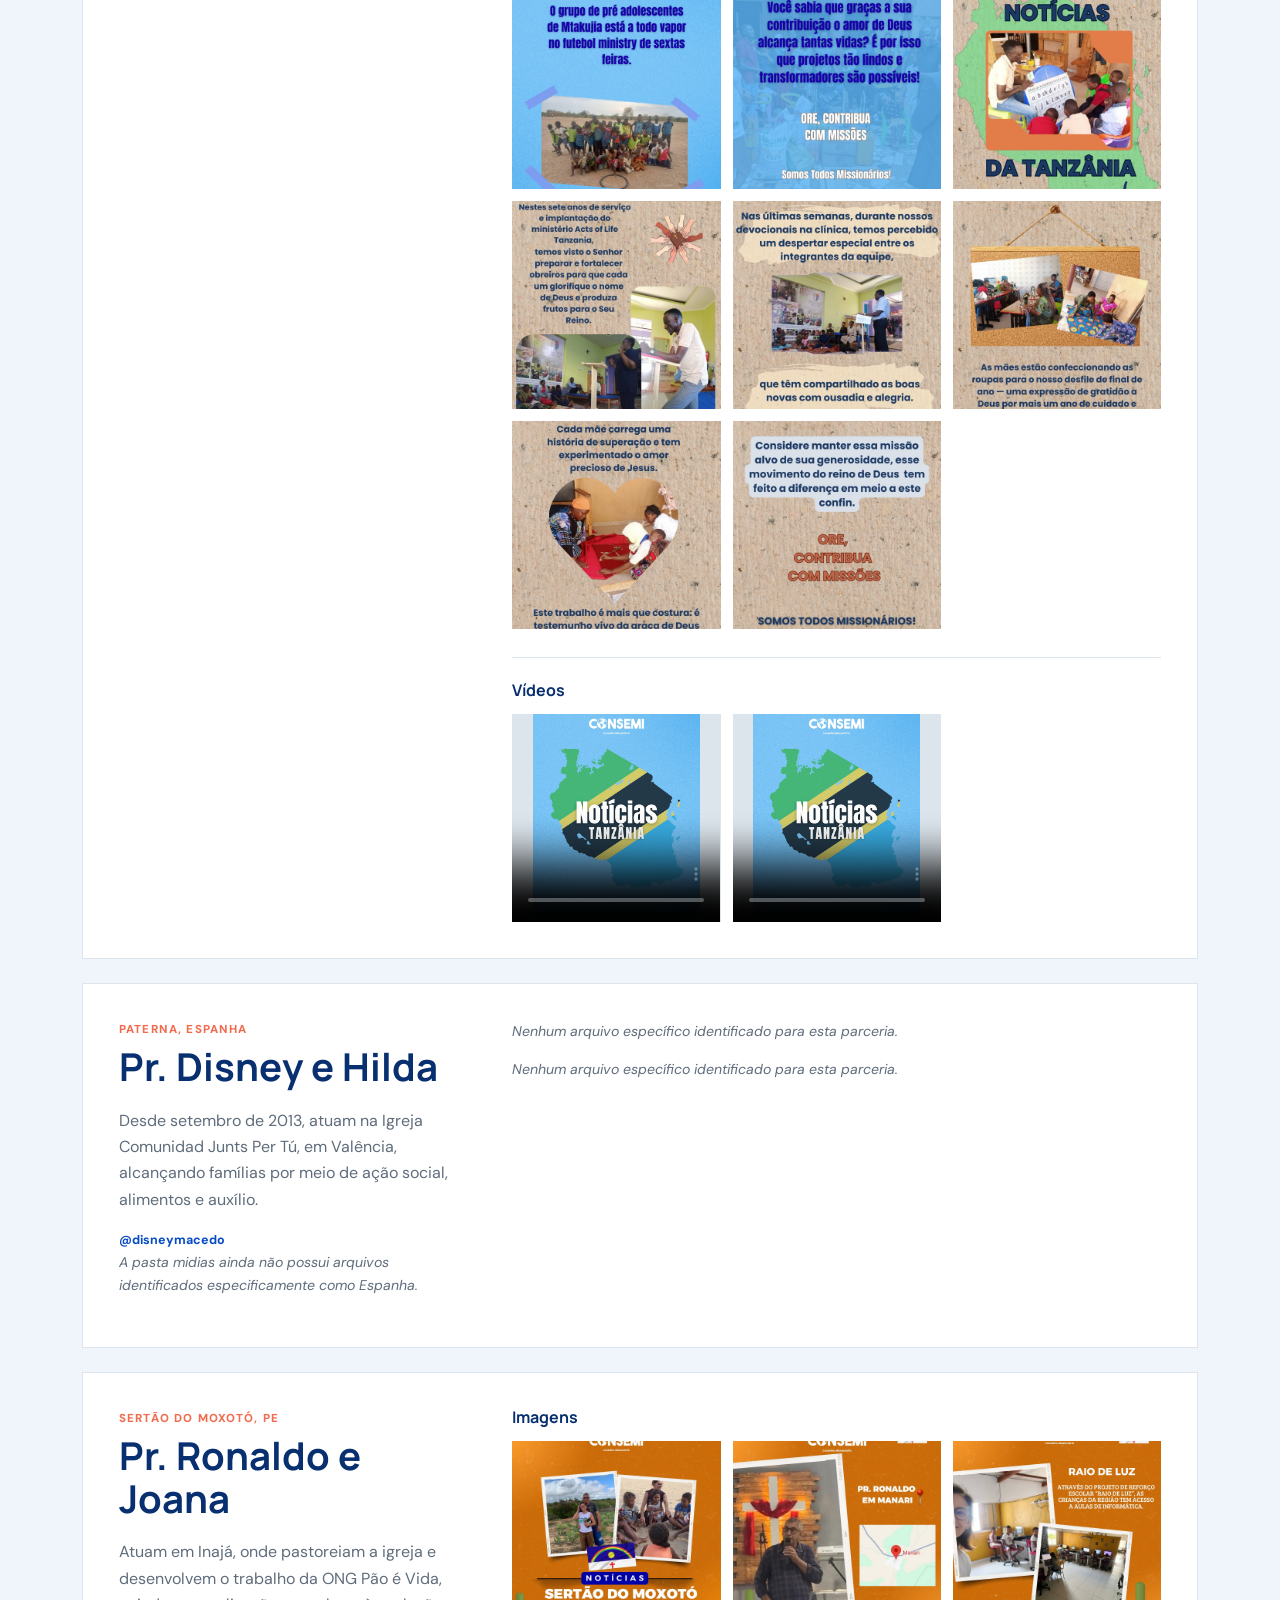
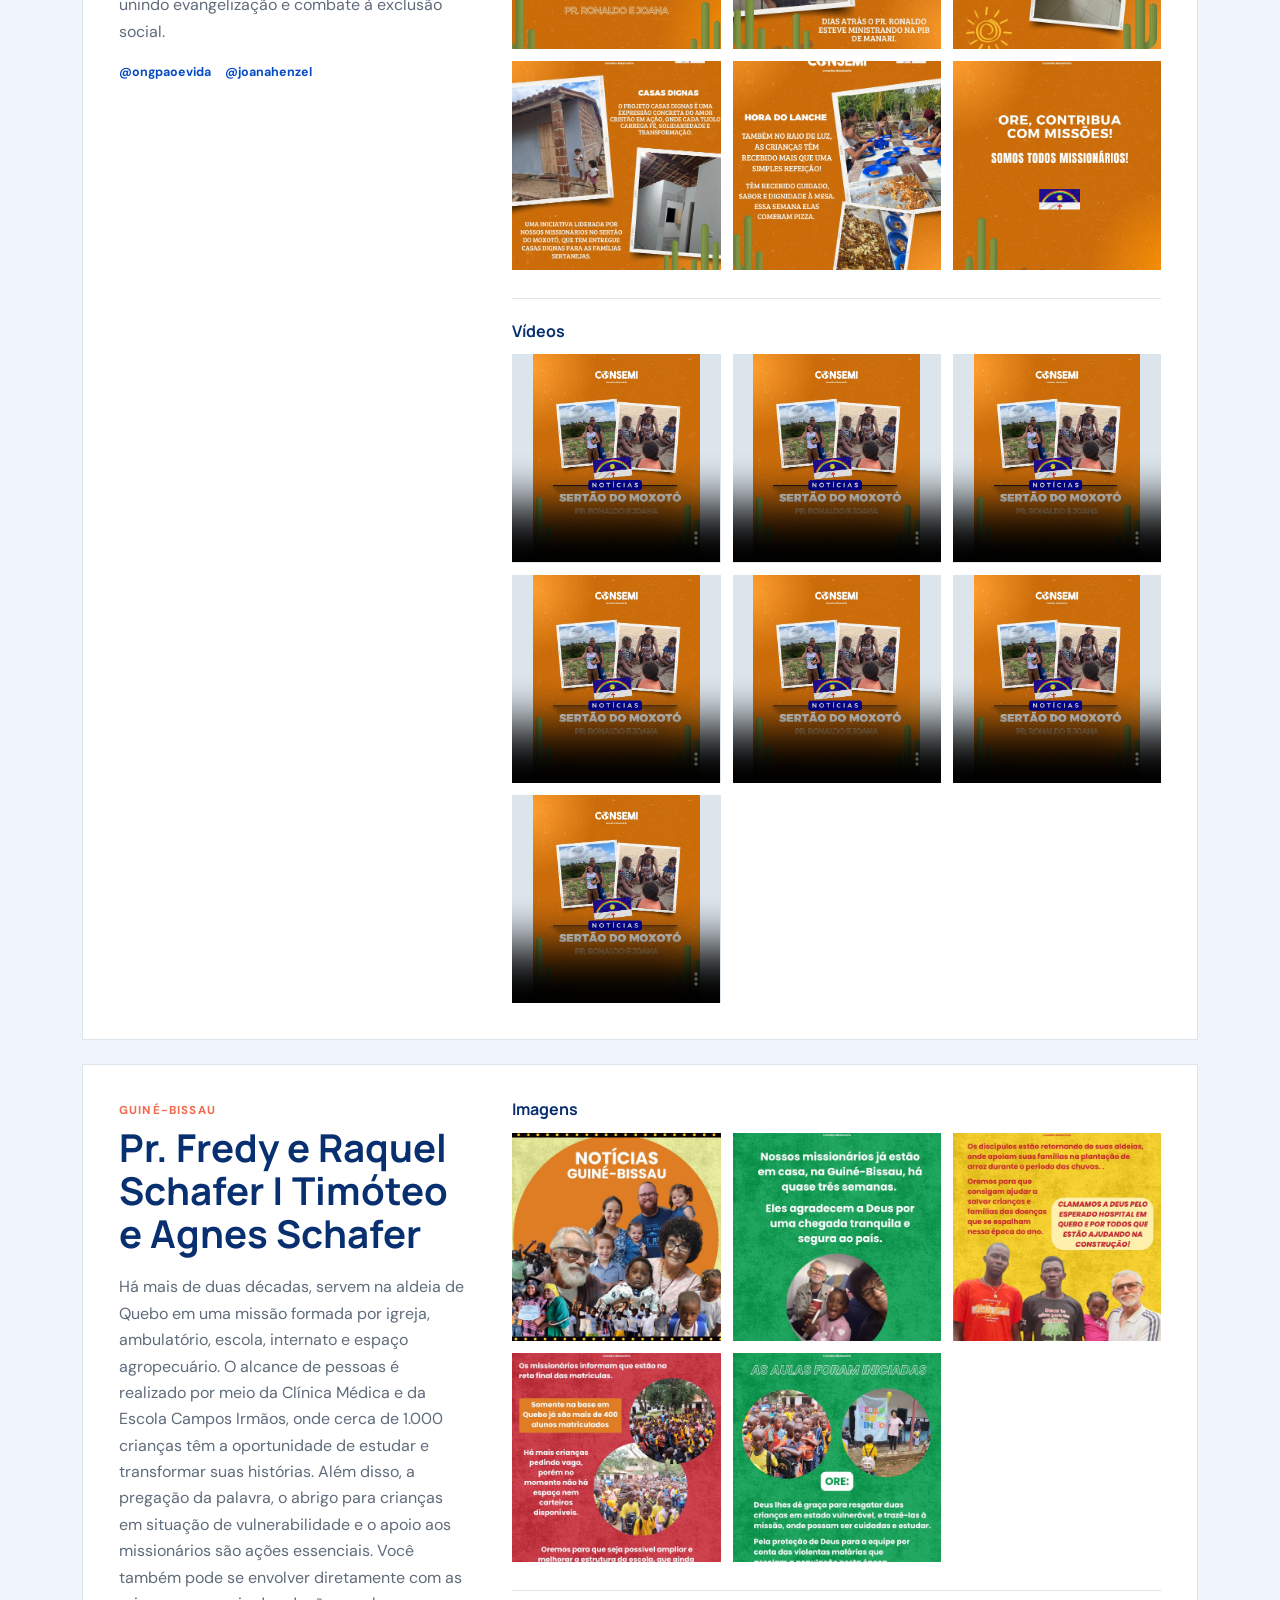
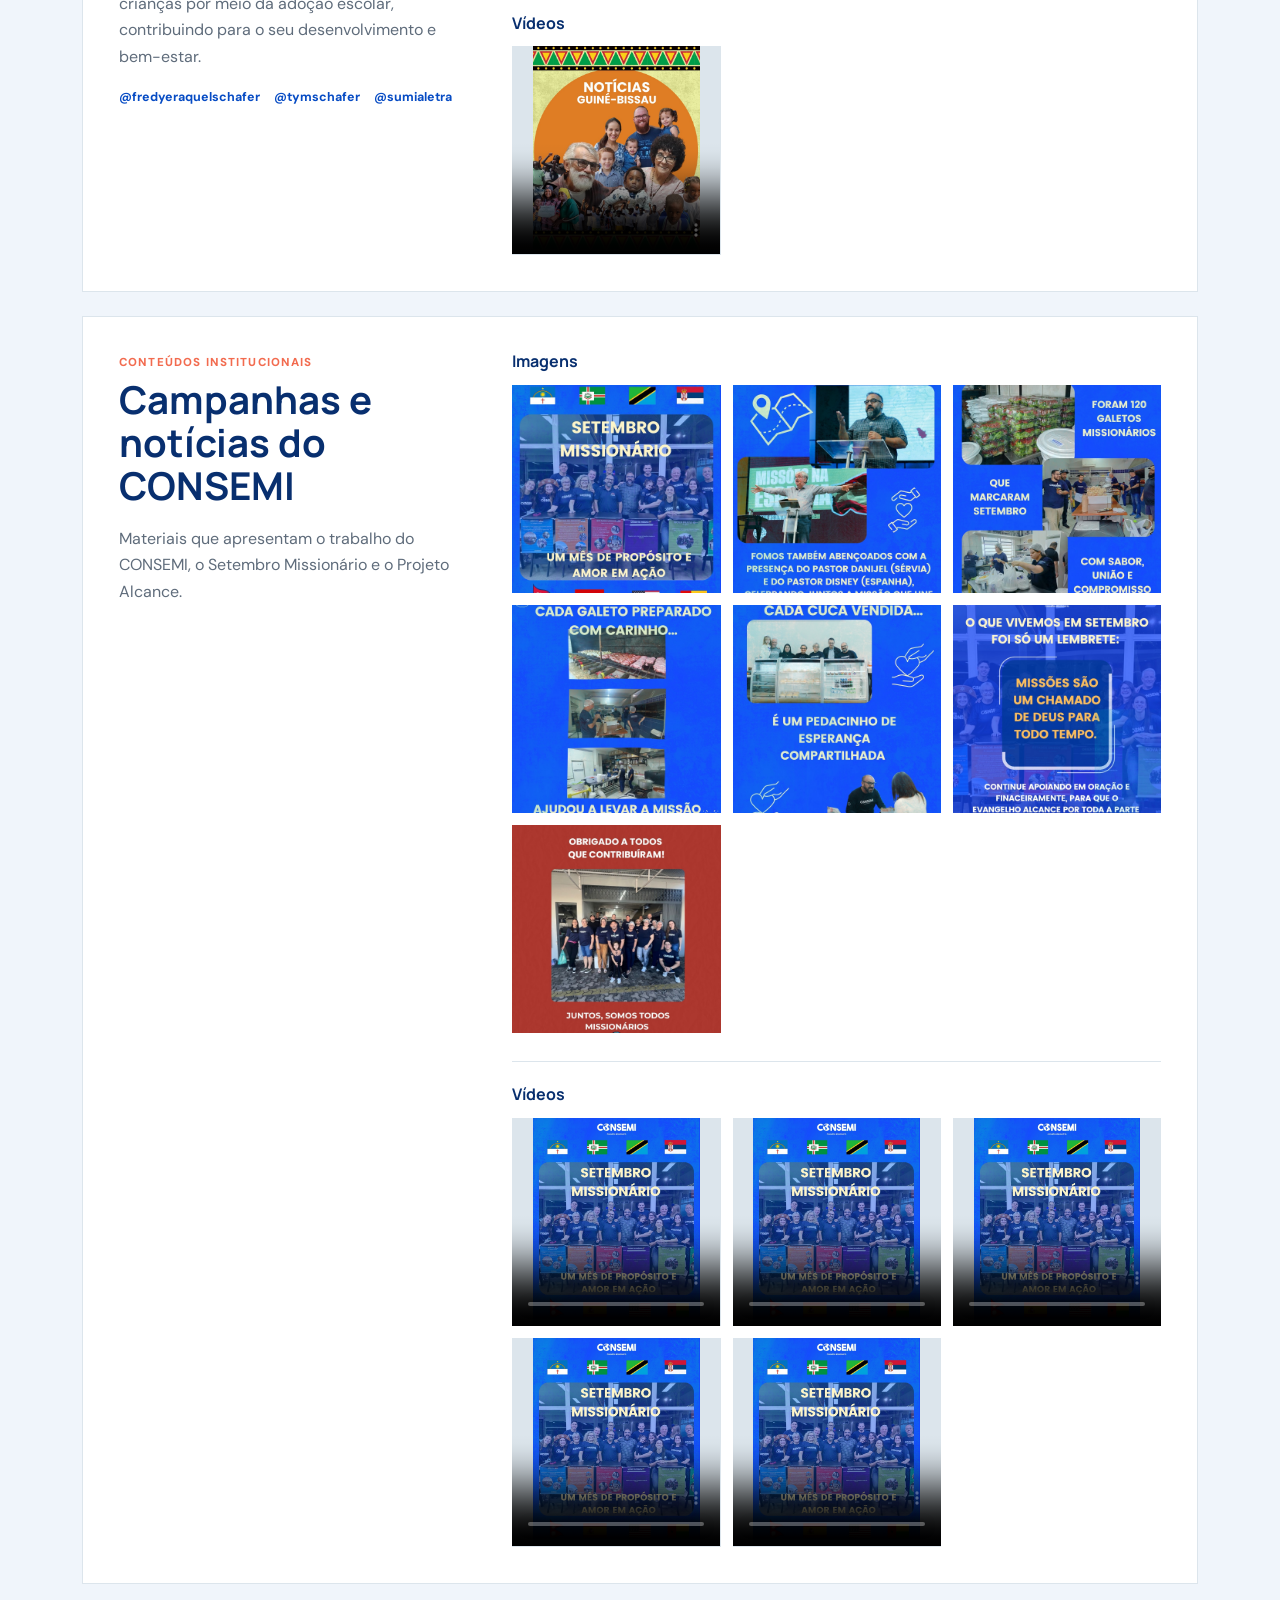
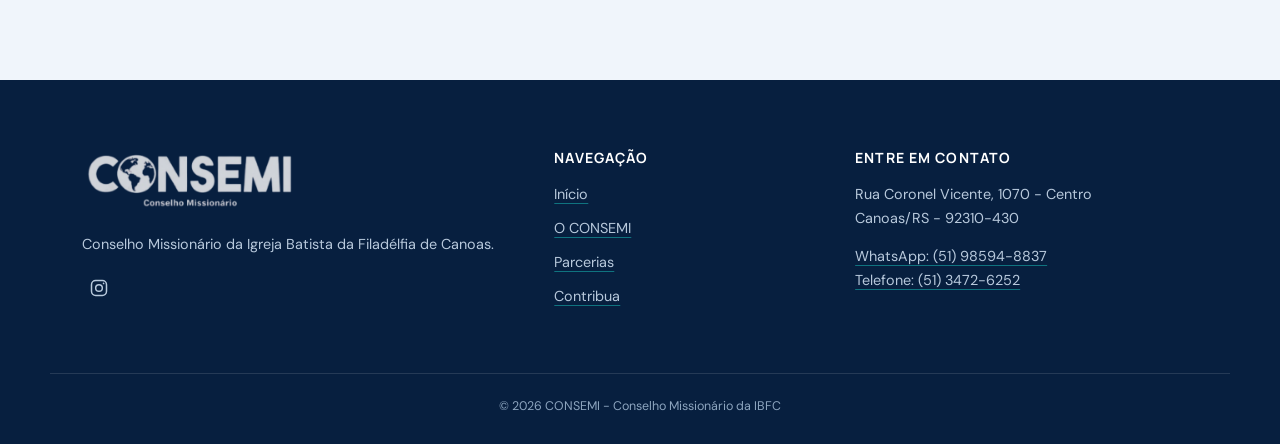
==== commit 0895906e: "Adiciona detalhes da missão na Guiné" ====
--- a/parcerias.html
+++ b/parcerias.html
@@ -29,7 +29,7 @@
       { id: 'tanzania', place: 'Tanzânia', title: 'Pr. Rafael e Fernanda Silva', text: 'Uma equipe de médicos e fisioterapeutas voluntários percorre vilarejos de Morogoro levando educação em saúde e medicamentos gratuitos. A Hospedagem Solidária recebe mães e filhos com deficiência.', social: [['@rafao_ba', 'https://www.instagram.com/rafao_ba/'], ['@fezinhacordeiro', 'https://www.instagram.com/fezinhacordeiro/'], ['@fisioterapeutassemfronteiras', 'https://www.instagram.com/fisioterapeutassemfronteiras/']], images: ['tanzania1.jpg', 'tanzania2.jpg', 'tanzania3.jpg', 'tanzania4.jpg', 'tanzania5.jpg', 'tanzania6.jpg', 'tanzania7.jpg', 'tanzania8.jpg', 'tanzania11.jpg', 'tanzania12.jpg', 'tanzania13.jpg', 'tanzania14.jpg', 'tanzania15.jpg', 'tanzania16.jpg'], videos: ['tanzaniavideo1.mp4', 'tanzaniavideo4.mp4'] },
       { id: 'disney', place: 'Paterna, Espanha', title: 'Pr. Disney e Hilda', text: 'Desde setembro de 2013, atuam na Igreja Comunidad Junts Per Tú, em Valência, alcançando famílias por meio de ação social, alimentos e auxílio.', social: [['@disneymacedo', 'https://www.instagram.com/disneymacedo/']], images: [], videos: [], note: 'A pasta midias ainda não possui arquivos identificados especificamente como Espanha.' },
       { id: 'ronaldo', place: 'Sertão do Moxotó, PE', title: 'Pr. Ronaldo e Joana', text: 'Atuam em Inajá, onde pastoreiam a igreja e desenvolvem o trabalho da ONG Pão é Vida, unindo evangelização e combate à exclusão social.', social: [['@ongpaoevida', 'https://www.instagram.com/ongpaoevida/'], ['@joanahenzel', 'https://www.instagram.com/joanahenzel/']], images: ['sertao1.jpg', 'sertao2.jpg', 'sertao3.jpg', 'sertao4.jpg', 'sertao6.jpg', 'sertao7.jpg'], videos: ['sertãovideo1.mp4', 'sertãovideo2.mp4', 'sertãovideo3.mp4', 'sertãovideo4.mp4', 'sertãovideo5.mp4', 'sertãovideo6.mp4', 'sertãovideo7.mp4'] },
-      { id: 'fredy', place: 'Guiné-Bissau', title: 'Pr. Fredy e Raquel Schafer | Timóteo e Agnes Schafer', text: 'Há mais de duas décadas, servem na aldeia de Quebo em uma missão formada por igreja, ambulatório, escola, internato e espaço agropecuário.', social: [['@fredyeraquelschafer', 'https://www.instagram.com/fredyeraquelschafer/'], ['@tymschafer', 'https://www.instagram.com/tymschafer/'], ['@sumialetra', 'https://www.instagram.com/sumialetra/']], images: ['guiné1.jpg', 'guiné2.jpg', 'guiné3.jpg', 'guiné4.jpg', 'guiné5.jpg'], videos: ['guinévideo1.mp4'] }
+      { id: 'fredy', place: 'Guiné-Bissau', title: 'Pr. Fredy e Raquel Schafer | Timóteo e Agnes Schafer', text: 'Há mais de duas décadas, servem na aldeia de Quebo em uma missão formada por igreja, ambulatório, escola, internato e espaço agropecuário. O alcance de pessoas é realizado por meio da Clínica Médica e da Escola Campos Irmãos, onde cerca de 1.000 crianças têm a oportunidade de estudar e transformar suas histórias. Além disso, a pregação da palavra, o abrigo para crianças em situação de vulnerabilidade e o apoio aos missionários são ações essenciais. Você também pode se envolver diretamente com as crianças por meio da adoção escolar, contribuindo para o seu desenvolvimento e bem-estar.', social: [['@fredyeraquelschafer', 'https://www.instagram.com/fredyeraquelschafer/'], ['@tymschafer', 'https://www.instagram.com/tymschafer/'], ['@sumialetra', 'https://www.instagram.com/sumialetra/']], images: ['guiné1.jpg', 'guiné2.jpg', 'guiné3.jpg', 'guiné4.jpg', 'guiné5.jpg'], videos: ['guinévideo1.mp4'] }
     ];
     const institutional = { id: 'institucional', place: 'Conteúdos institucionais', title: 'Campanhas e notícias do CONSEMI', text: 'Materiais que apresentam o trabalho do CONSEMI, o Setembro Missionário e o Projeto Alcance.', images: ['setembro1.jpg', 'setembro2.jpg', 'setembro3.jpg', 'setembro4.jpg', 'setembro5.jpg', 'setembro6.jpg', 'setembro8.jpg'], videos: ['mesmissoes1.mp4', 'mesmissoes2.mp4', 'mesmissoes4.mp4', 'mesmissoes13.mp4', 'projetoAlcancevideo.mp4'] };
     function renderMedia(files, type, title, poster) { if (!files.length) return '<p class="media-empty">Nenhum arquivo específico identificado para esta parceria.</p>'; return `<div class="media-kind"><h3>${type === 'image' ? 'Imagens' : 'Vídeos'}</h3><div class="partnership-media-grid">${files.map(file => type === 'image' ? `<img src="${mediaRoot}${file}" alt="${title}">` : `<video controls preload="metadata" poster="${mediaRoot}${poster}"><source src="${mediaRoot}${file}" type="video/mp4">Seu navegador não suporta vídeo.</video>`).join('')}</div></div>`; }
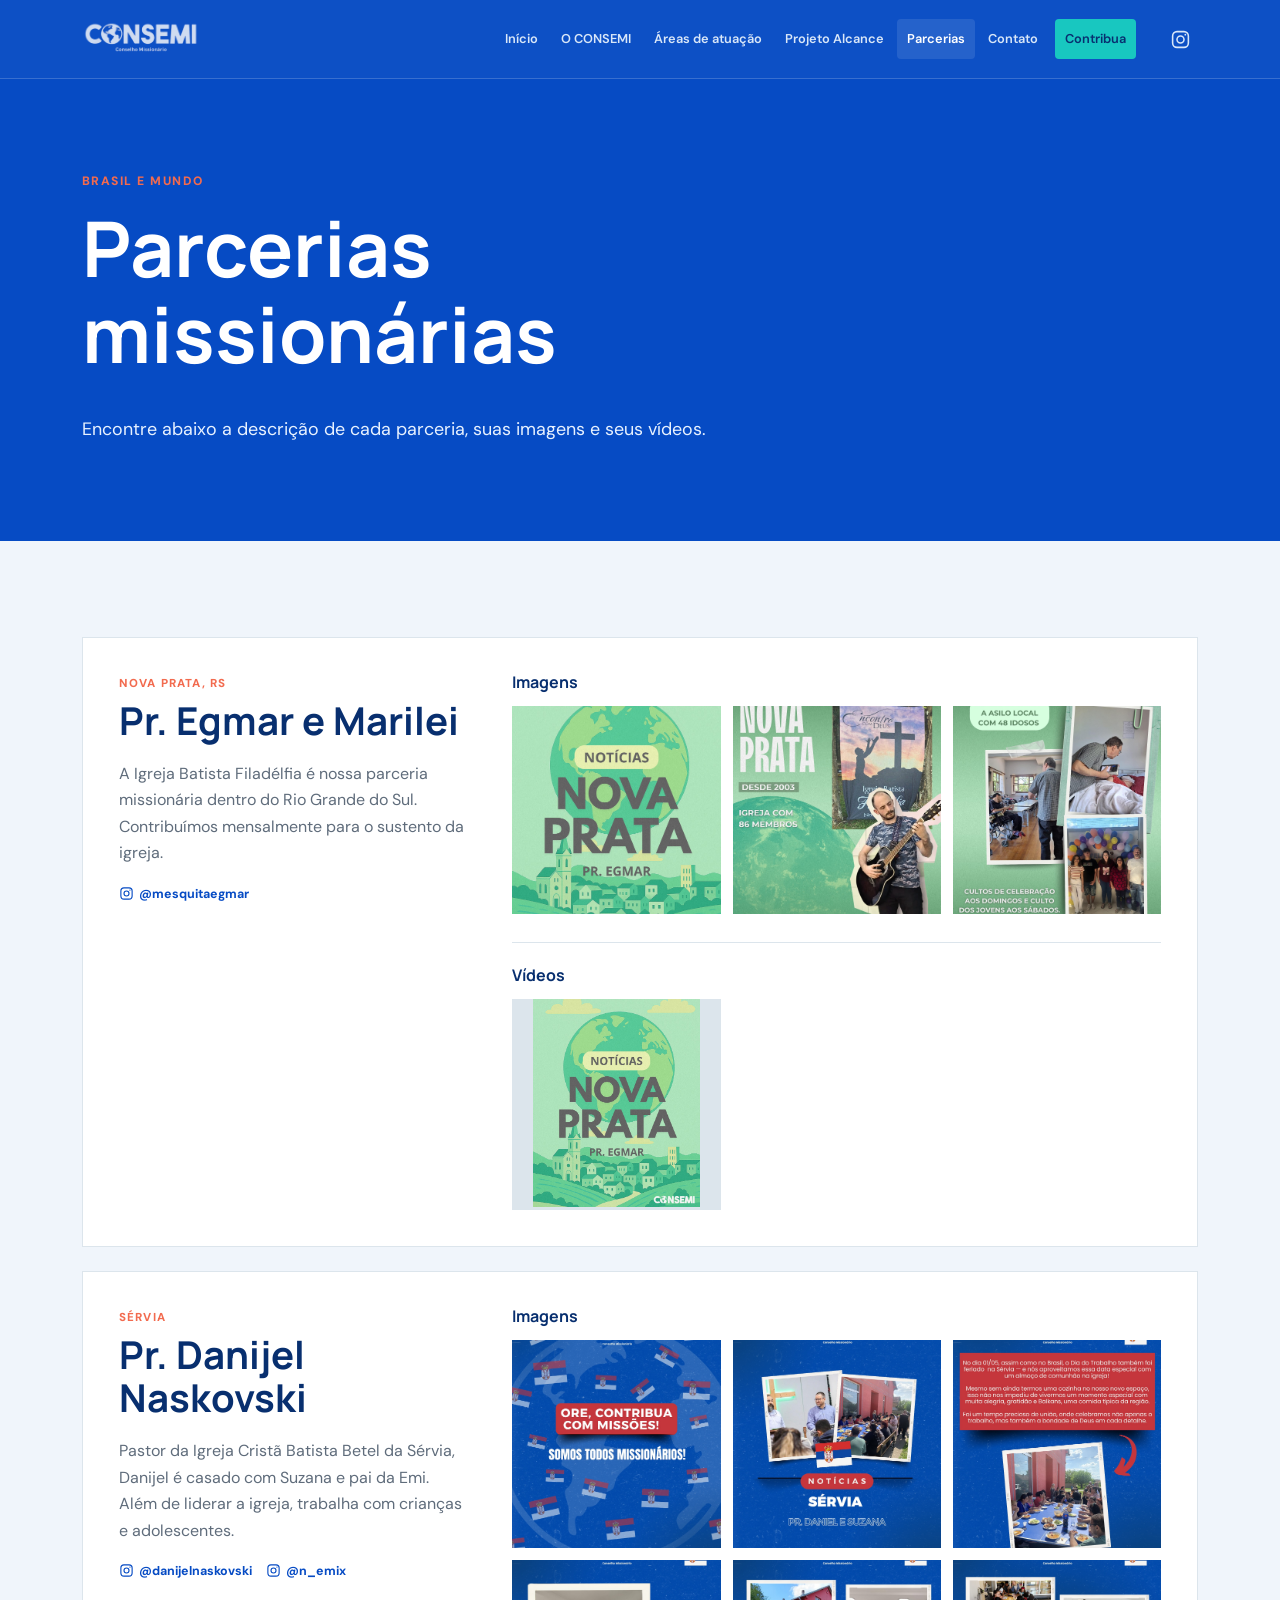
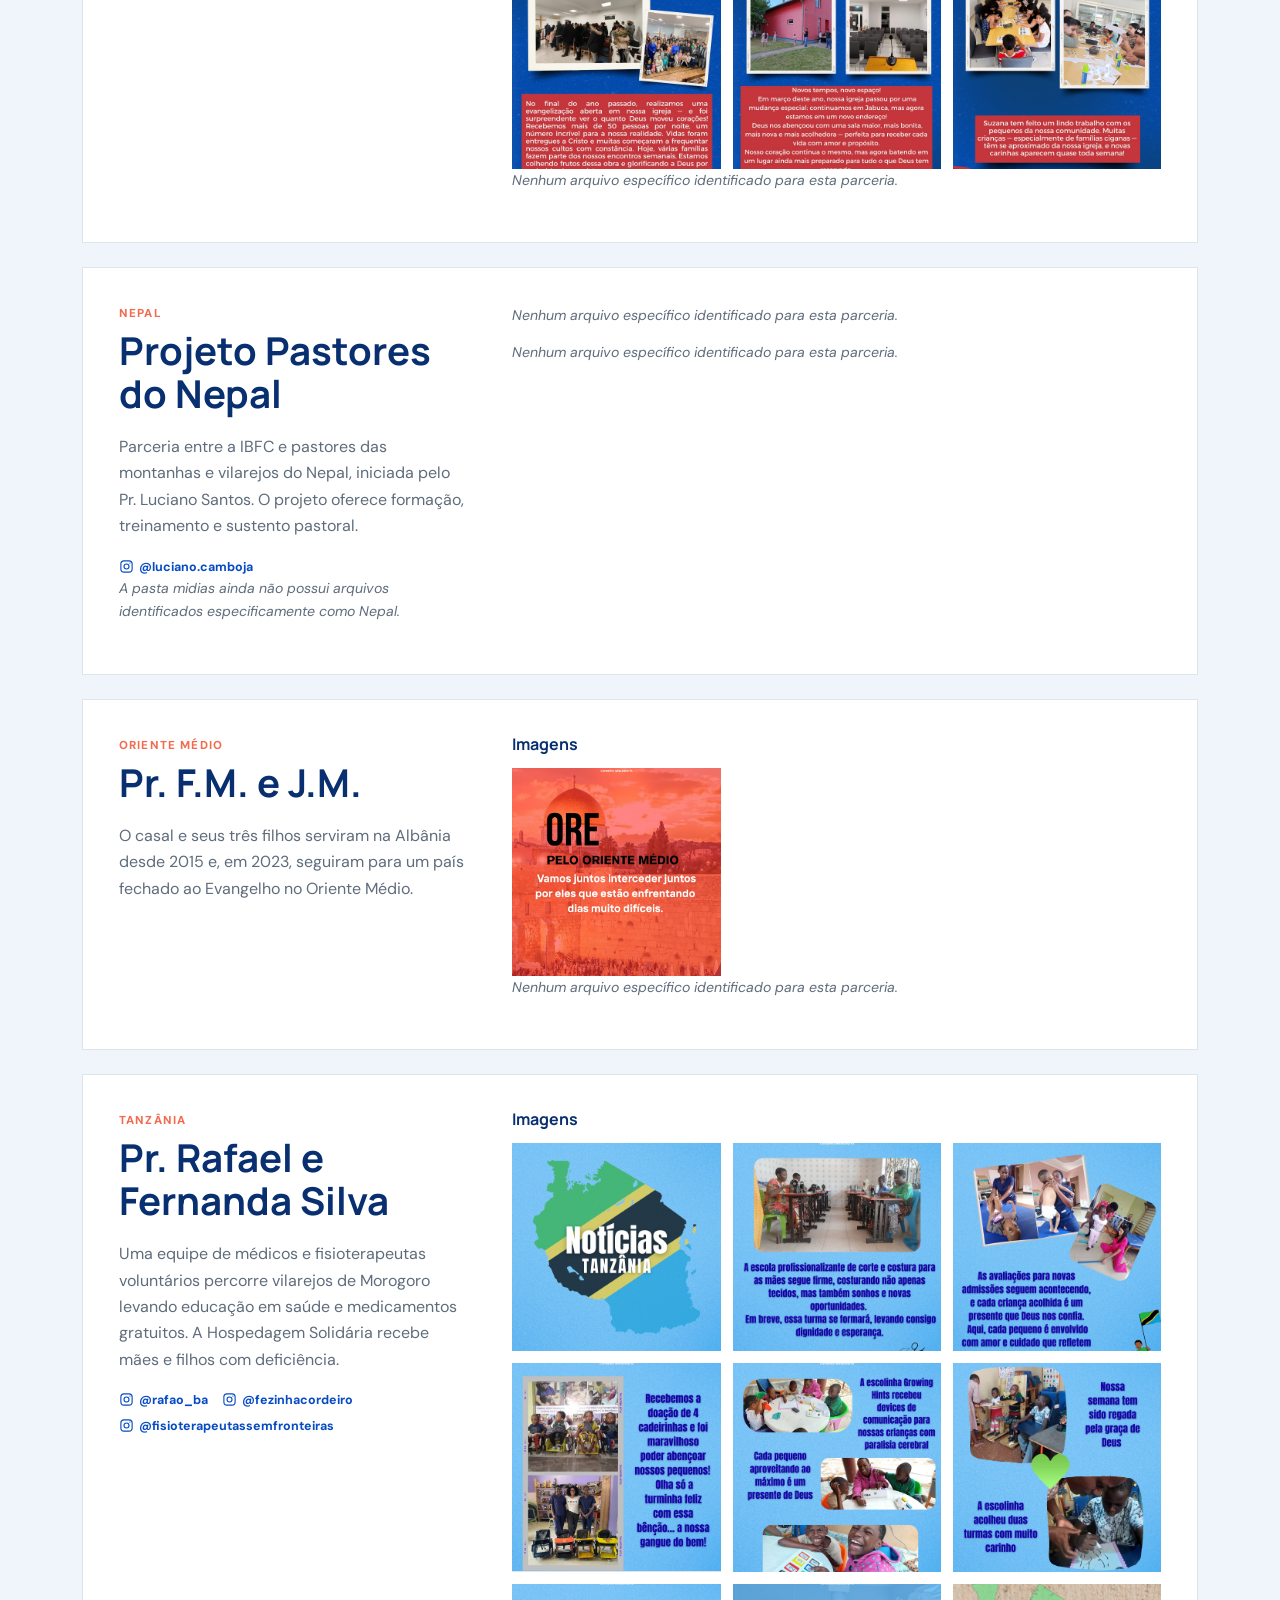
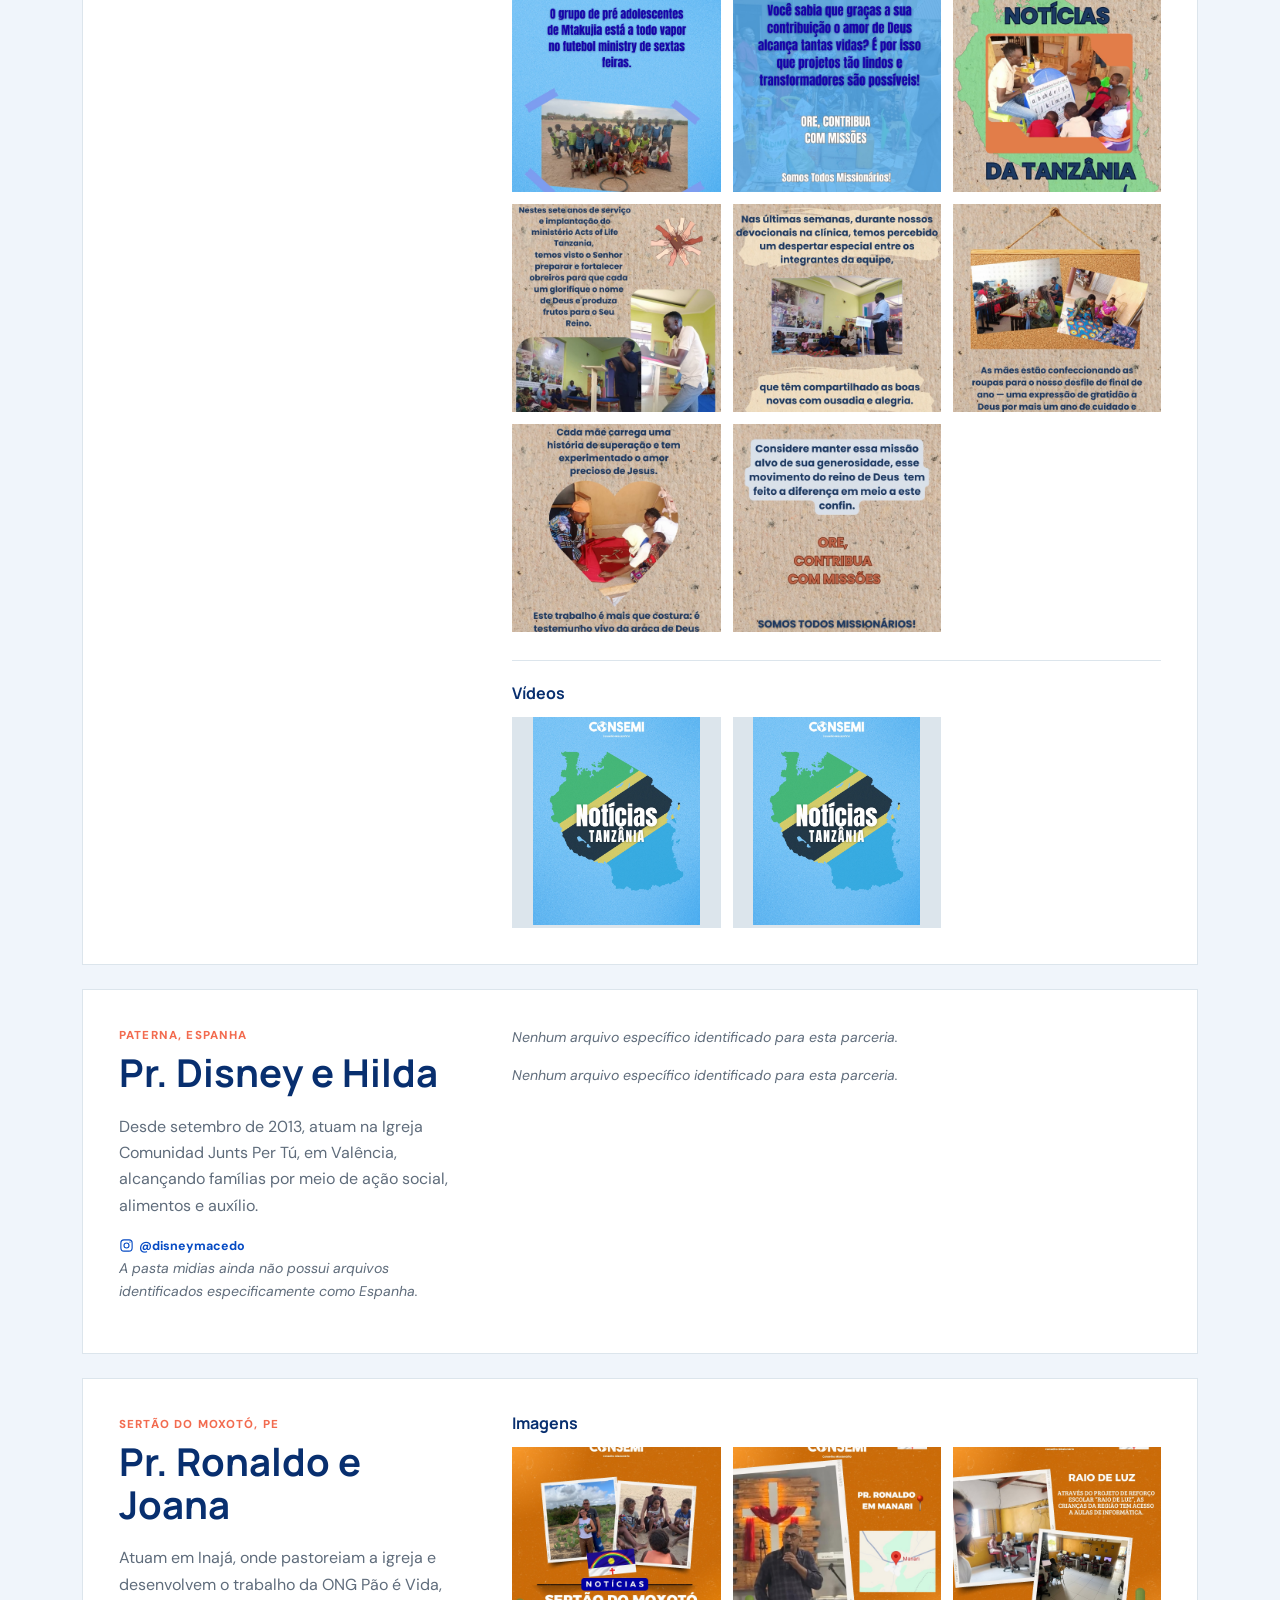
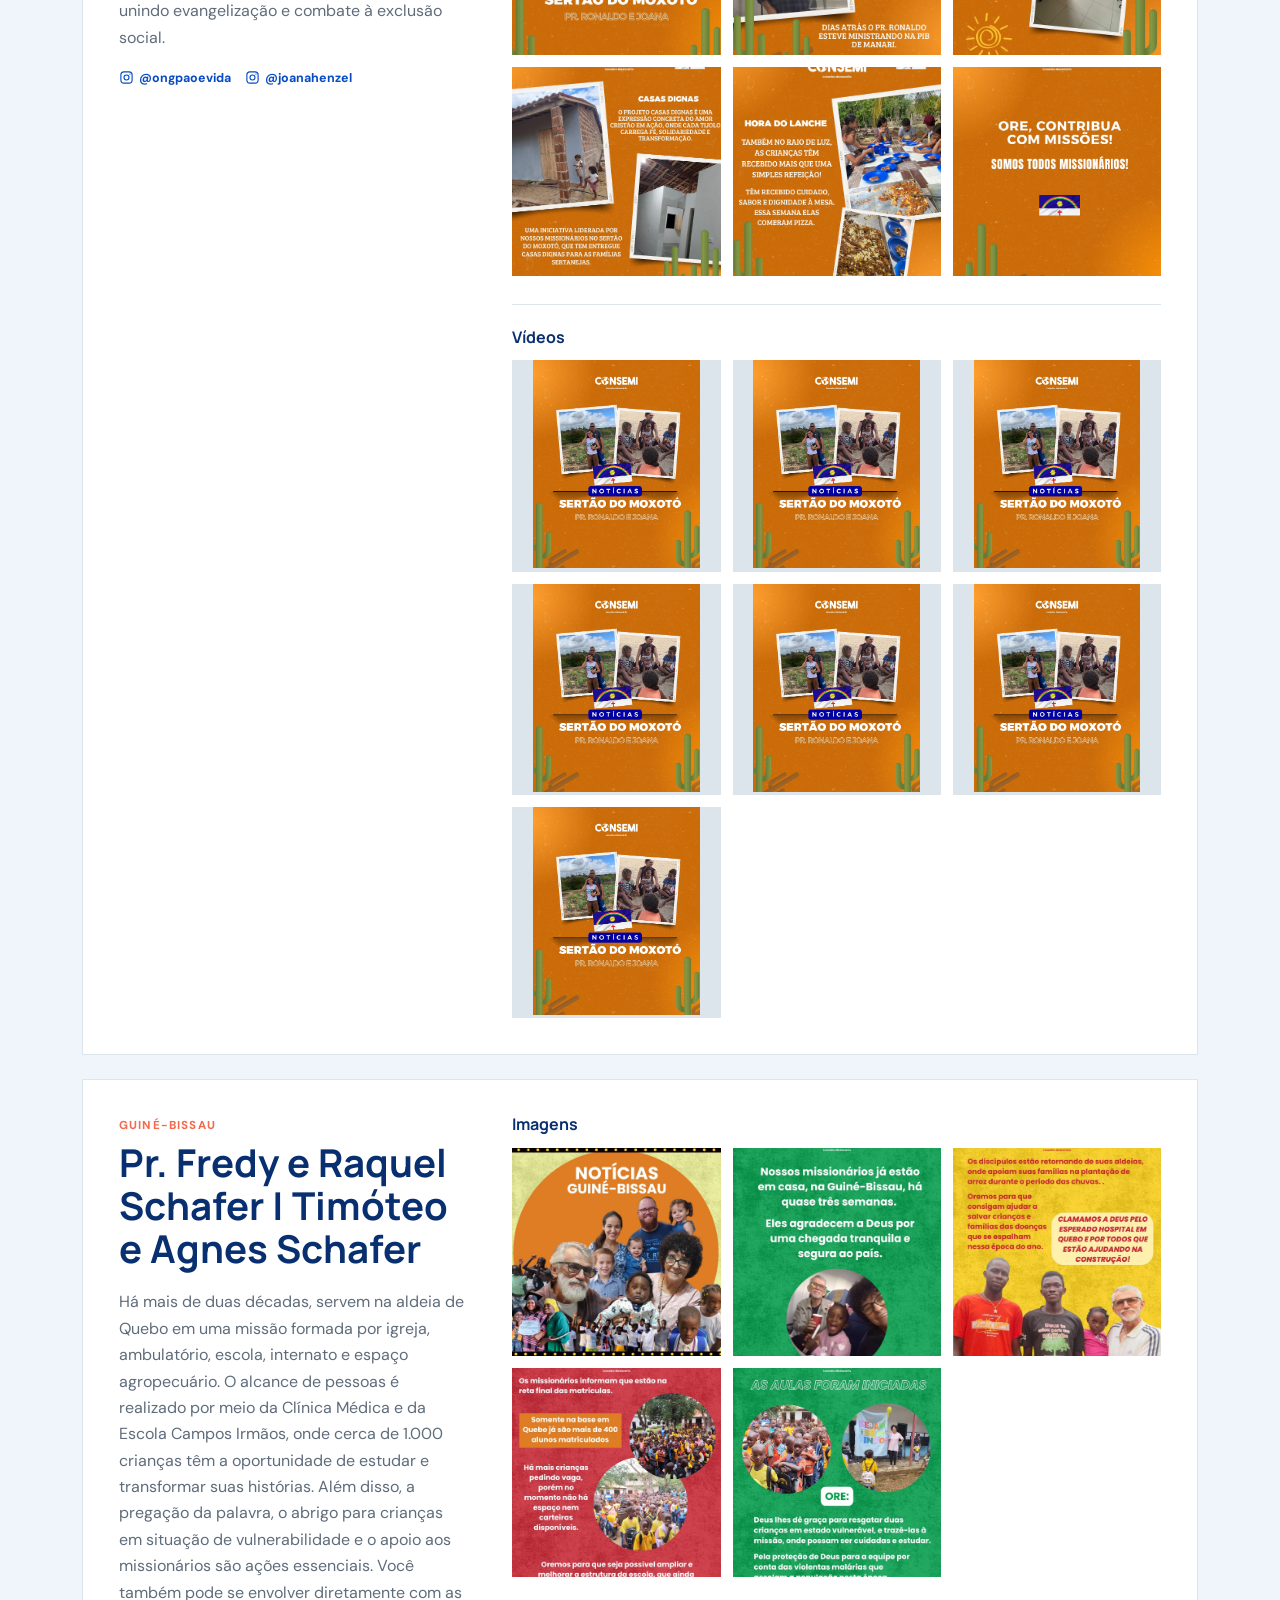
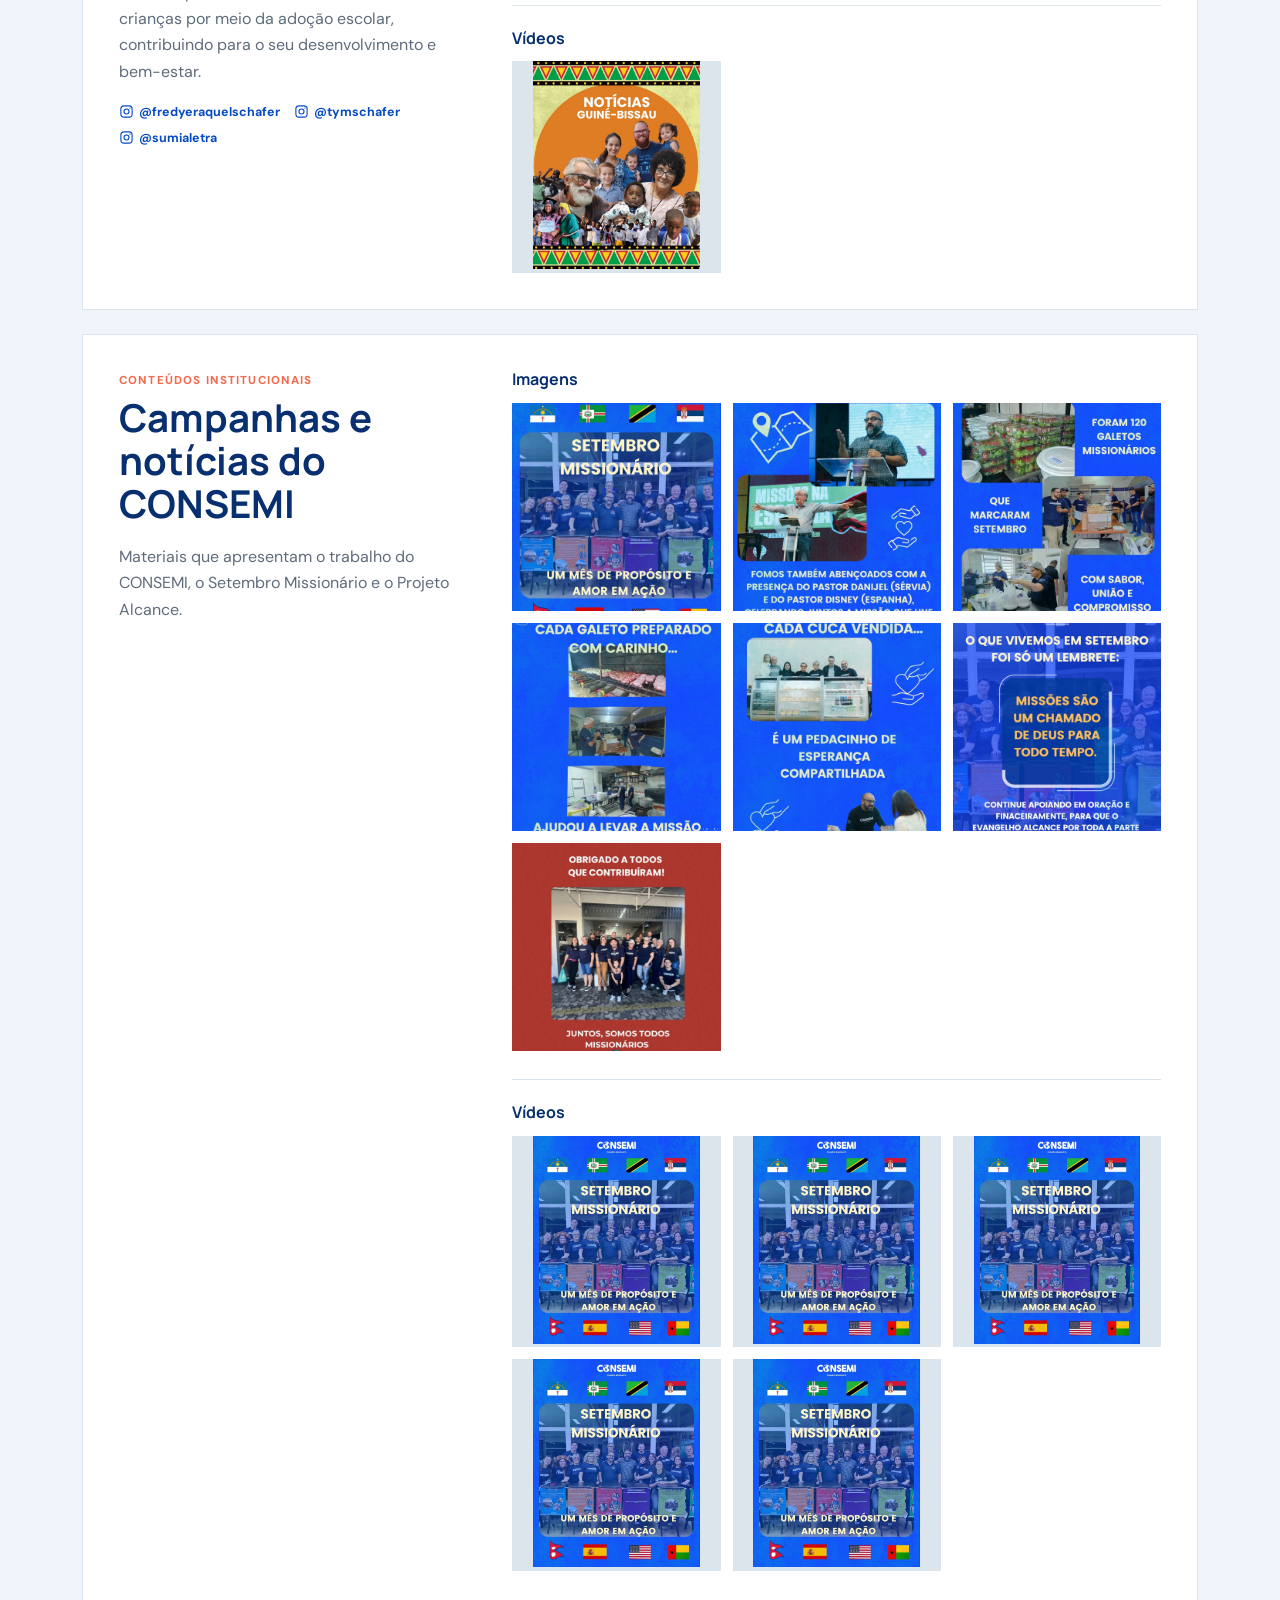
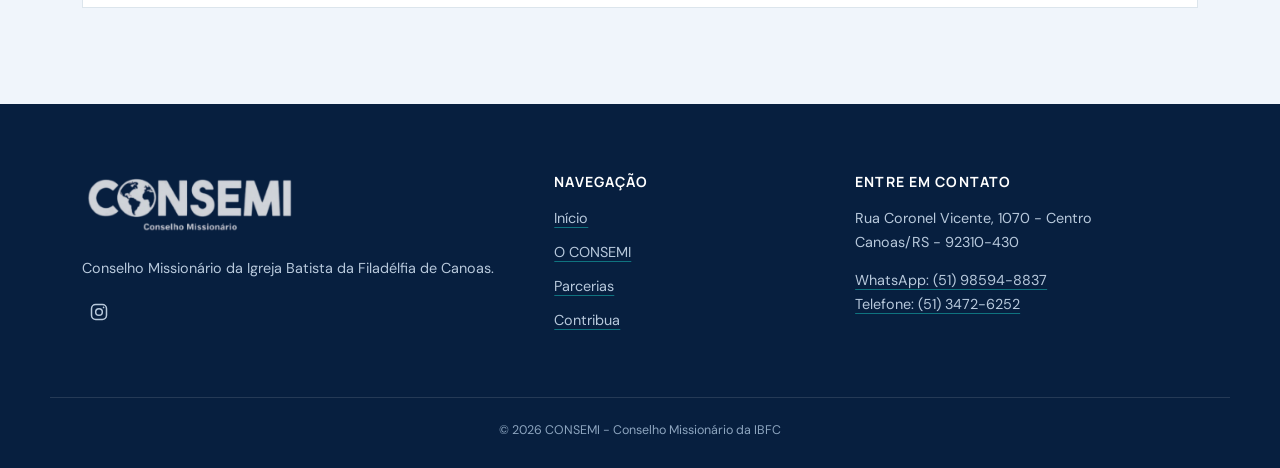
==== commit 745718d6: "Adiciona galeria ampliada e icones do Instagram" ====
--- a/parcerias.html
+++ b/parcerias.html
@@ -19,6 +19,12 @@
     <section class="partnership-list"><div class="wrap" id="partnership-list"></div></section>
   </main>
   <footer id="contato"><div class="wrap foot-grid"><div><img class="footer-logo" src="Inserir um títulobf2293_7fd9e4023b5a43fcaf6b5b025d847fad~mv2.png" alt="CONSEMI - Conselho Missionário"><p>Conselho Missionário da Igreja Batista da Filadélfia de Canoas.</p><p><a class="footer-social" href="https://www.instagram.com/consemi.ibfc/" target="_blank" rel="noopener" aria-label="Instagram do CONSEMI" title="Instagram do CONSEMI"><svg viewBox="0 0 24 24" aria-hidden="true"><rect x="3" y="3" width="18" height="18" rx="5"></rect><circle cx="12" cy="12" r="4"></circle><circle cx="17.5" cy="6.5" r="1"></circle></svg></a></p></div><div><h4>Navegação</h4><ul><li><a href="index.html">Início</a></li><li><a href="index.html#sobre">O CONSEMI</a></li><li><a href="parcerias.html">Parcerias</a></li><li><a href="index.html#contribua">Contribua</a></li></ul></div><div><h4>Entre em contato</h4><p>Rua Coronel Vicente, 1070 - Centro<br>Canoas/RS - 92310-430</p><p><a href="https://wa.me/5551985948837" target="_blank" rel="noopener">WhatsApp: (51) 98594-8837</a><br><a href="tel:+555134726252">Telefone: (51) 3472-6252</a></p></div></div><div class="foot-bottom wrap">© 2026 CONSEMI - Conselho Missionário da IBFC</div></footer>
+  <div class="media-lightbox" id="media-lightbox" hidden role="dialog" aria-modal="true" aria-label="Visualizador de mídias">
+    <button class="media-lightbox-close" type="button" aria-label="Fechar visualizador">&times;</button>
+    <button class="media-lightbox-arrow media-lightbox-prev" type="button" aria-label="Mídia anterior">&#10094;</button>
+    <div class="media-lightbox-content"></div>
+    <button class="media-lightbox-arrow media-lightbox-next" type="button" aria-label="Próxima mídia">&#10095;</button>
+  </div>
   <script>
     const mediaRoot = 'midias/';
     const partnerships = [
@@ -32,9 +38,22 @@
       { id: 'fredy', place: 'Guiné-Bissau', title: 'Pr. Fredy e Raquel Schafer | Timóteo e Agnes Schafer', text: 'Há mais de duas décadas, servem na aldeia de Quebo em uma missão formada por igreja, ambulatório, escola, internato e espaço agropecuário. O alcance de pessoas é realizado por meio da Clínica Médica e da Escola Campos Irmãos, onde cerca de 1.000 crianças têm a oportunidade de estudar e transformar suas histórias. Além disso, a pregação da palavra, o abrigo para crianças em situação de vulnerabilidade e o apoio aos missionários são ações essenciais. Você também pode se envolver diretamente com as crianças por meio da adoção escolar, contribuindo para o seu desenvolvimento e bem-estar.', social: [['@fredyeraquelschafer', 'https://www.instagram.com/fredyeraquelschafer/'], ['@tymschafer', 'https://www.instagram.com/tymschafer/'], ['@sumialetra', 'https://www.instagram.com/sumialetra/']], images: ['guiné1.jpg', 'guiné2.jpg', 'guiné3.jpg', 'guiné4.jpg', 'guiné5.jpg'], videos: ['guinévideo1.mp4'] }
     ];
     const institutional = { id: 'institucional', place: 'Conteúdos institucionais', title: 'Campanhas e notícias do CONSEMI', text: 'Materiais que apresentam o trabalho do CONSEMI, o Setembro Missionário e o Projeto Alcance.', images: ['setembro1.jpg', 'setembro2.jpg', 'setembro3.jpg', 'setembro4.jpg', 'setembro5.jpg', 'setembro6.jpg', 'setembro8.jpg'], videos: ['mesmissoes1.mp4', 'mesmissoes2.mp4', 'mesmissoes4.mp4', 'mesmissoes13.mp4', 'projetoAlcancevideo.mp4'] };
-    function renderMedia(files, type, title, poster) { if (!files.length) return '<p class="media-empty">Nenhum arquivo específico identificado para esta parceria.</p>'; return `<div class="media-kind"><h3>${type === 'image' ? 'Imagens' : 'Vídeos'}</h3><div class="partnership-media-grid">${files.map(file => type === 'image' ? `<img src="${mediaRoot}${file}" alt="${title}">` : `<video controls preload="metadata" poster="${mediaRoot}${poster}"><source src="${mediaRoot}${file}" type="video/mp4">Seu navegador não suporta vídeo.</video>`).join('')}</div></div>`; }
-    function renderPartnership(item) { const socials = (item.social || []).map(([label, url]) => `<a href="${url}" target="_blank" rel="noopener">${label}</a>`).join(''); const poster = item.images[0] || 'setembro1.jpg'; return `<article class="partnership-detail" id="${item.id}"><div class="partnership-copy"><span class="partner-location">${item.place}</span><h2>${item.title}</h2><p>${item.text}</p>${socials ? `<div class="partner-links">${socials}</div>` : ''}${item.note ? `<p class="media-empty">${item.note}</p>` : ''}</div><div class="partnership-media">${renderMedia(item.images, 'image', `Imagem de ${item.title}`, poster)}${renderMedia(item.videos, 'video', `Vídeo de ${item.title}`, poster)}</div></article>`; }
+    const instagramIcon = '<svg class="instagram-icon" viewBox="0 0 24 24" aria-hidden="true"><rect x="3" y="3" width="18" height="18" rx="5"></rect><circle cx="12" cy="12" r="4"></circle><circle cx="17.5" cy="6.5" r="1"></circle></svg>';
+    const mediaItems = [];
+    function renderMedia(files, type, title, poster) { if (!files.length) return '<p class="media-empty">Nenhum arquivo específico identificado para esta parceria.</p>'; return `<div class="media-kind"><h3>${type === 'image' ? 'Imagens' : 'Vídeos'}</h3><div class="partnership-media-grid">${files.map(file => { const index = mediaItems.push({ src: `${mediaRoot}${file}`, type, title, poster: `${mediaRoot}${poster}` }) - 1; return `<button class="media-trigger" type="button" data-media-index="${index}" aria-label="Abrir ${type === 'image' ? 'imagem' : 'vídeo'} de ${title}">${type === 'image' ? `<img src="${mediaRoot}${file}" alt="${title}">` : `<video preload="metadata" poster="${mediaRoot}${poster}"><source src="${mediaRoot}${file}" type="video/mp4"></video>`}</button>`; }).join('')}</div></div>`; }
+    function renderPartnership(item) { const socials = (item.social || []).map(([label, url]) => `<a href="${url}" target="_blank" rel="noopener">${instagramIcon}${label}</a>`).join(''); const poster = item.images[0] || 'setembro1.jpg'; return `<article class="partnership-detail" id="${item.id}"><div class="partnership-copy"><span class="partner-location">${item.place}</span><h2>${item.title}</h2><p>${item.text}</p>${socials ? `<div class="partner-links">${socials}</div>` : ''}${item.note ? `<p class="media-empty">${item.note}</p>` : ''}</div><div class="partnership-media">${renderMedia(item.images, 'image', `Imagem de ${item.title}`, poster)}${renderMedia(item.videos, 'video', `Vídeo de ${item.title}`, poster)}</div></article>`; }
     document.querySelector('#partnership-list').innerHTML = [...partnerships, institutional].map(renderPartnership).join('');
+    const lightbox = document.querySelector('#media-lightbox');
+    const lightboxContent = lightbox.querySelector('.media-lightbox-content');
+    let activeMedia = 0;
+    function showMedia(index) { activeMedia = (index + mediaItems.length) % mediaItems.length; const item = mediaItems[activeMedia]; lightboxContent.innerHTML = item.type === 'image' ? `<img src="${item.src}" alt="${item.title}">` : `<video controls autoplay src="${item.src}" poster="${item.poster}"></video>`; lightbox.hidden = false; document.body.classList.add('media-lightbox-open'); }
+    function closeLightbox() { lightboxContent.innerHTML = ''; lightbox.hidden = true; document.body.classList.remove('media-lightbox-open'); }
+    document.querySelectorAll('.media-trigger').forEach(trigger => trigger.addEventListener('click', () => showMedia(Number(trigger.dataset.mediaIndex))));
+    lightbox.querySelector('.media-lightbox-close').addEventListener('click', closeLightbox);
+    lightbox.querySelector('.media-lightbox-prev').addEventListener('click', () => showMedia(activeMedia - 1));
+    lightbox.querySelector('.media-lightbox-next').addEventListener('click', () => showMedia(activeMedia + 1));
+    lightbox.addEventListener('click', event => { if (event.target === lightbox) closeLightbox(); });
+    document.addEventListener('keydown', event => { if (lightbox.hidden) return; if (event.key === 'Escape') closeLightbox(); if (event.key === 'ArrowLeft') showMedia(activeMedia - 1); if (event.key === 'ArrowRight') showMedia(activeMedia + 1); });
   </script>
   <script src="script.js"></script>
 </body>
--- a/style.css
+++ b/style.css
@@ -121,6 +121,9 @@
 .partner-social { display: inline-block; margin-top: 17px; }
 .partner-links { display: flex; flex-wrap: wrap; gap: 5px 14px; margin-top: 17px; }
 .partner-social:hover, .partner-links a:hover { text-decoration: underline; text-underline-offset: 3px; }
+.instagram-icon { fill: none; height: 15px; margin-right: 5px; stroke: currentColor; stroke-width: 1.8; vertical-align: -3px; width: 15px; }
+.instagram-icon circle:last-child { fill: currentColor; stroke: none; }
+.home-page .partner-social::before, .home-page .partner-links a::before { background: url("data:image/svg+xml,%3Csvg xmlns='http://www.w3.org/2000/svg' viewBox='0 0 24 24'%3E%3Crect x='3' y='3' width='18' height='18' rx='5' fill='none' stroke='%23064bc4' stroke-width='1.8'/%3E%3Ccircle cx='12' cy='12' r='4' fill='none' stroke='%23064bc4' stroke-width='1.8'/%3E%3Ccircle cx='17.5' cy='6.5' r='1' fill='%23064bc4'/%3E%3C/svg%3E") center / contain no-repeat; content: ''; display: inline-block; height: 15px; margin-right: 5px; vertical-align: -3px; width: 15px; }
 .partner-more { background: transparent; border: 1px solid var(--cyan); border-radius: 999px; color: var(--blue); display: flex; font-size: .76rem; font-weight: 800; letter-spacing: .06em; margin-top: 22px; padding: 9px 16px; text-decoration: none; text-transform: uppercase; transition: background .2s, border-color .2s, color .2s; width: max-content; }
 .partner-more:hover { background: var(--cyan); border-color: var(--cyan); color: var(--navy); }
 .partnership-intro { background: var(--blue); color: #fff; padding: 92px 0 78px; }
@@ -136,7 +139,22 @@
 .media-kind h3 { color: var(--navy); font-size: 1rem; margin-bottom: 14px; }
 .partnership-media-grid img, .partnership-media-grid video { aspect-ratio: 1 / 1; background: #dce5ec; object-fit: cover; width: 100%; }
 .partnership-media-grid video { object-fit: contain; }
+.media-trigger { background: #dce5ec; border: 0; cursor: zoom-in; display: block; padding: 0; width: 100%; }
+.media-trigger:focus-visible { outline: 3px solid var(--yellow); outline-offset: 3px; }
+.media-trigger img, .media-trigger video { pointer-events: none; }
 .media-empty { color: var(--muted); font-size: .88rem; font-style: italic; }
+.media-lightbox { align-items: center; background: rgba(3, 17, 39, .94); display: flex; inset: 0; justify-content: center; padding: 32px 88px; position: fixed; z-index: 80; }
+.media-lightbox[hidden] { display: none; }
+.media-lightbox-content { align-items: center; display: flex; height: 100%; justify-content: center; max-width: min(1100px, 100%); position: relative; width: 100%; }
+.media-lightbox img, .media-lightbox video { max-height: 90vh; max-width: 100%; object-fit: contain; }
+.media-lightbox video { background: #000; height: min(80vh, 720px); width: min(90vw, 1080px); }
+.media-lightbox-close, .media-lightbox-arrow { align-items: center; background: rgba(255, 255, 255, .12); border: 1px solid rgba(255, 255, 255, .35); border-radius: 50%; color: #fff; cursor: pointer; display: flex; font-size: 1.6rem; height: 48px; justify-content: center; line-height: 1; position: fixed; width: 48px; z-index: 1; }
+.media-lightbox-close { right: 24px; top: 22px; }
+.media-lightbox-arrow { top: 50%; transform: translateY(-50%); }
+.media-lightbox-prev { left: 24px; }
+.media-lightbox-next { right: 24px; }
+.media-lightbox-close:hover, .media-lightbox-arrow:hover { background: var(--cyan); color: var(--navy); }
+body.media-lightbox-open { overflow: hidden; }
 
 .mission-gallery { background: #eaf4f7; }
 .story-images { align-items: center; display: grid; gap: 64px; grid-template-columns: 1.1fr .9fr; }
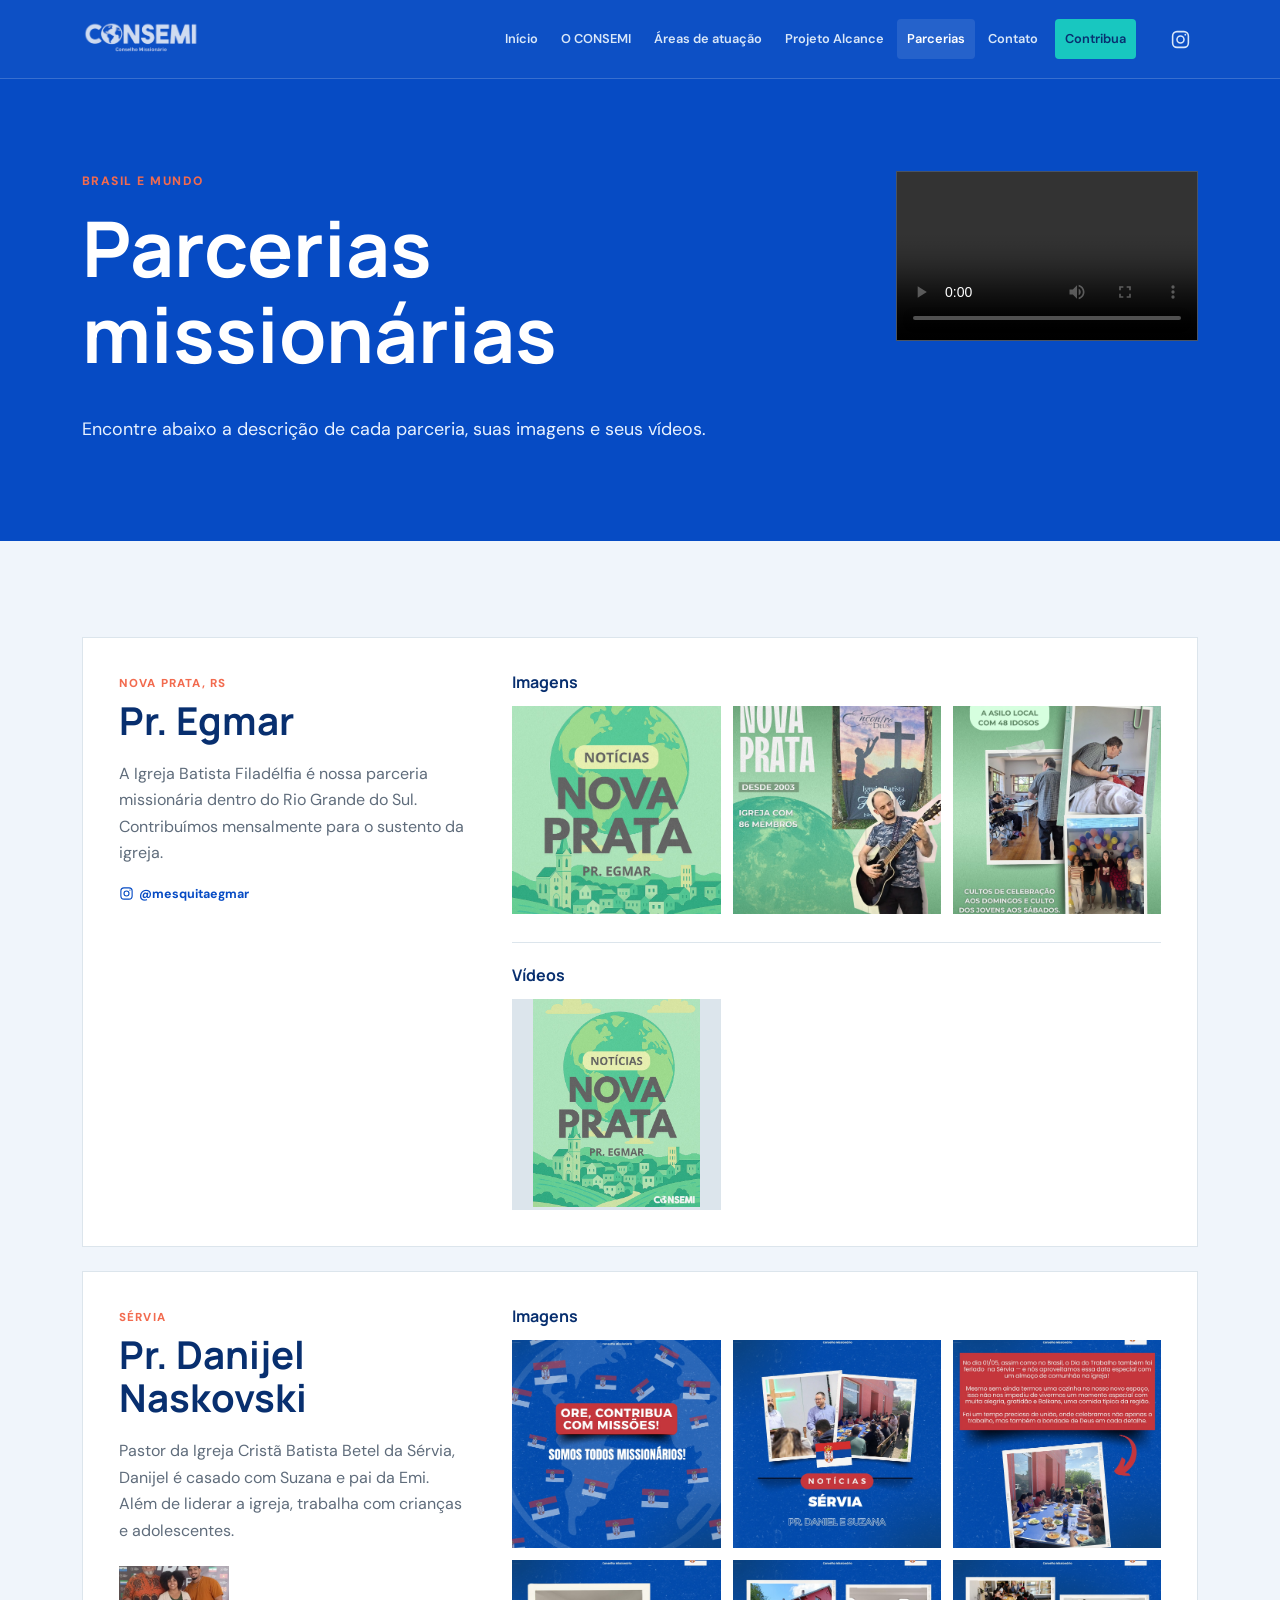
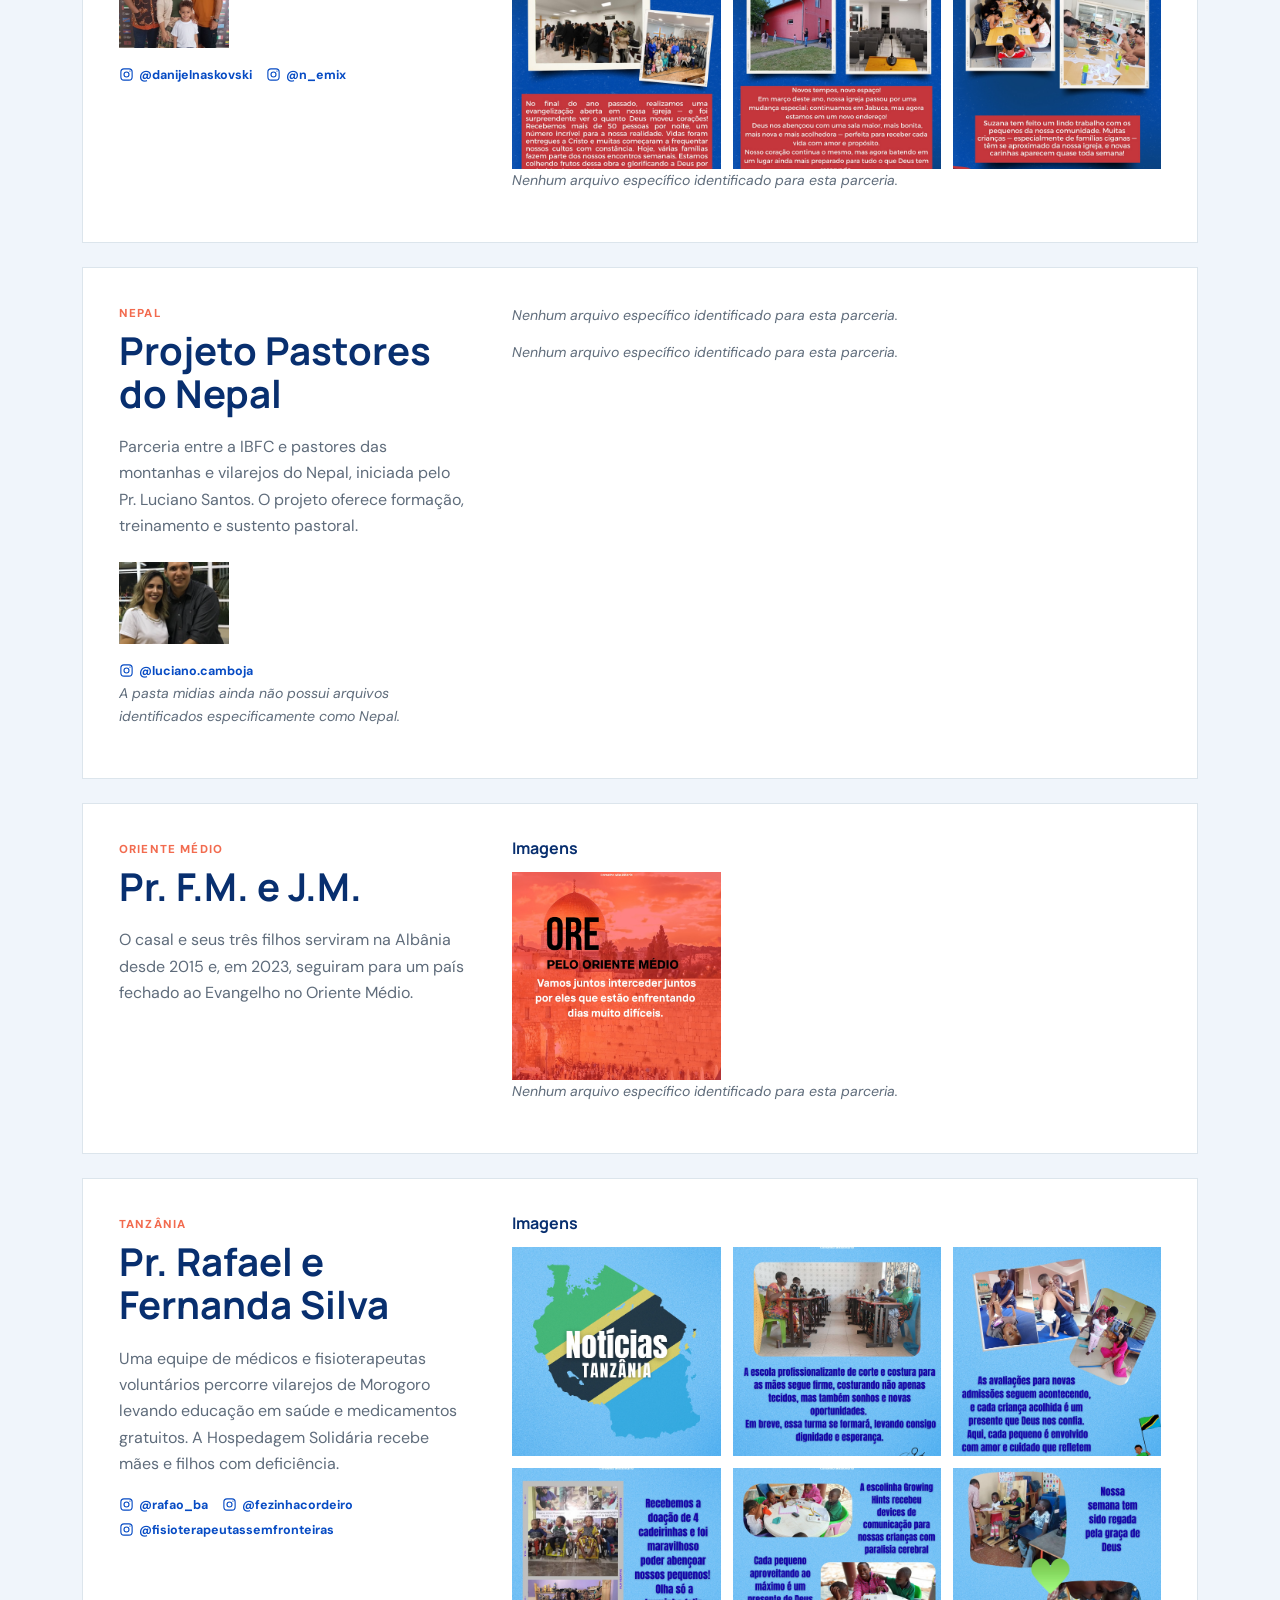
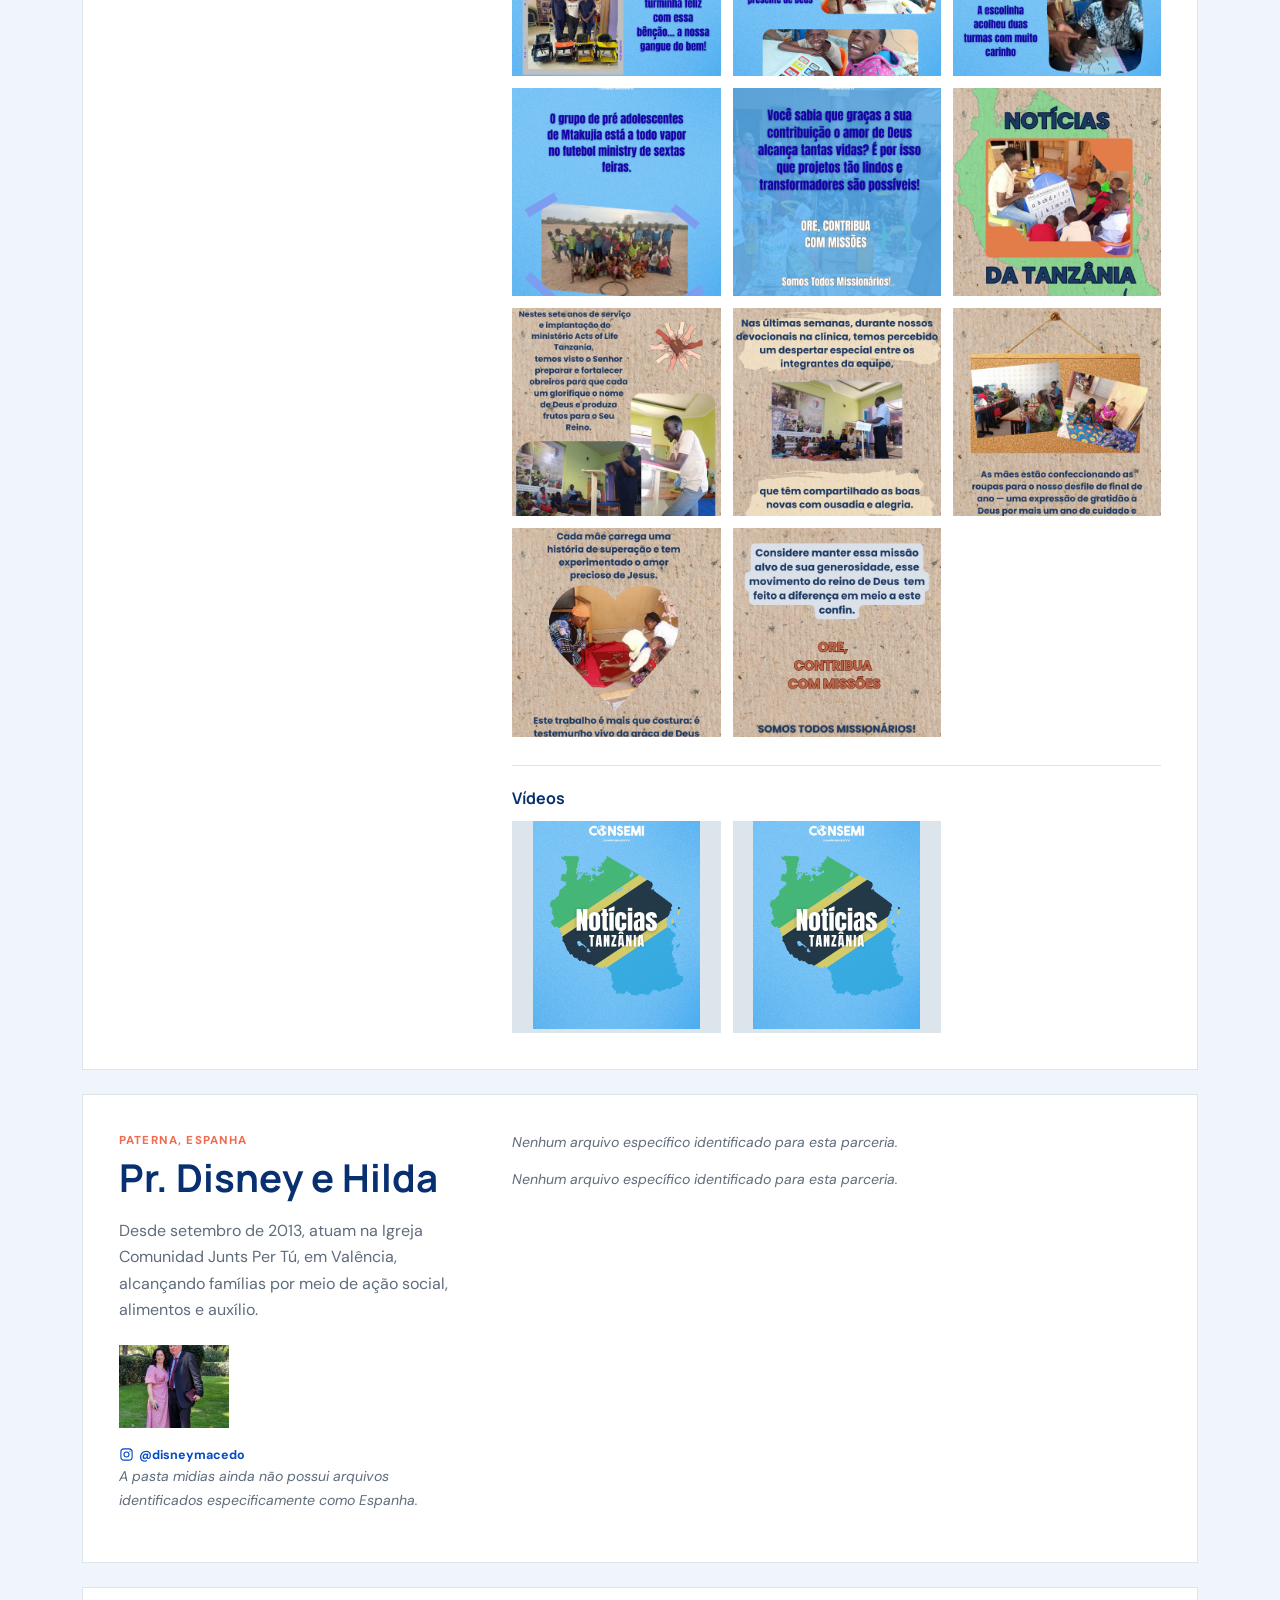
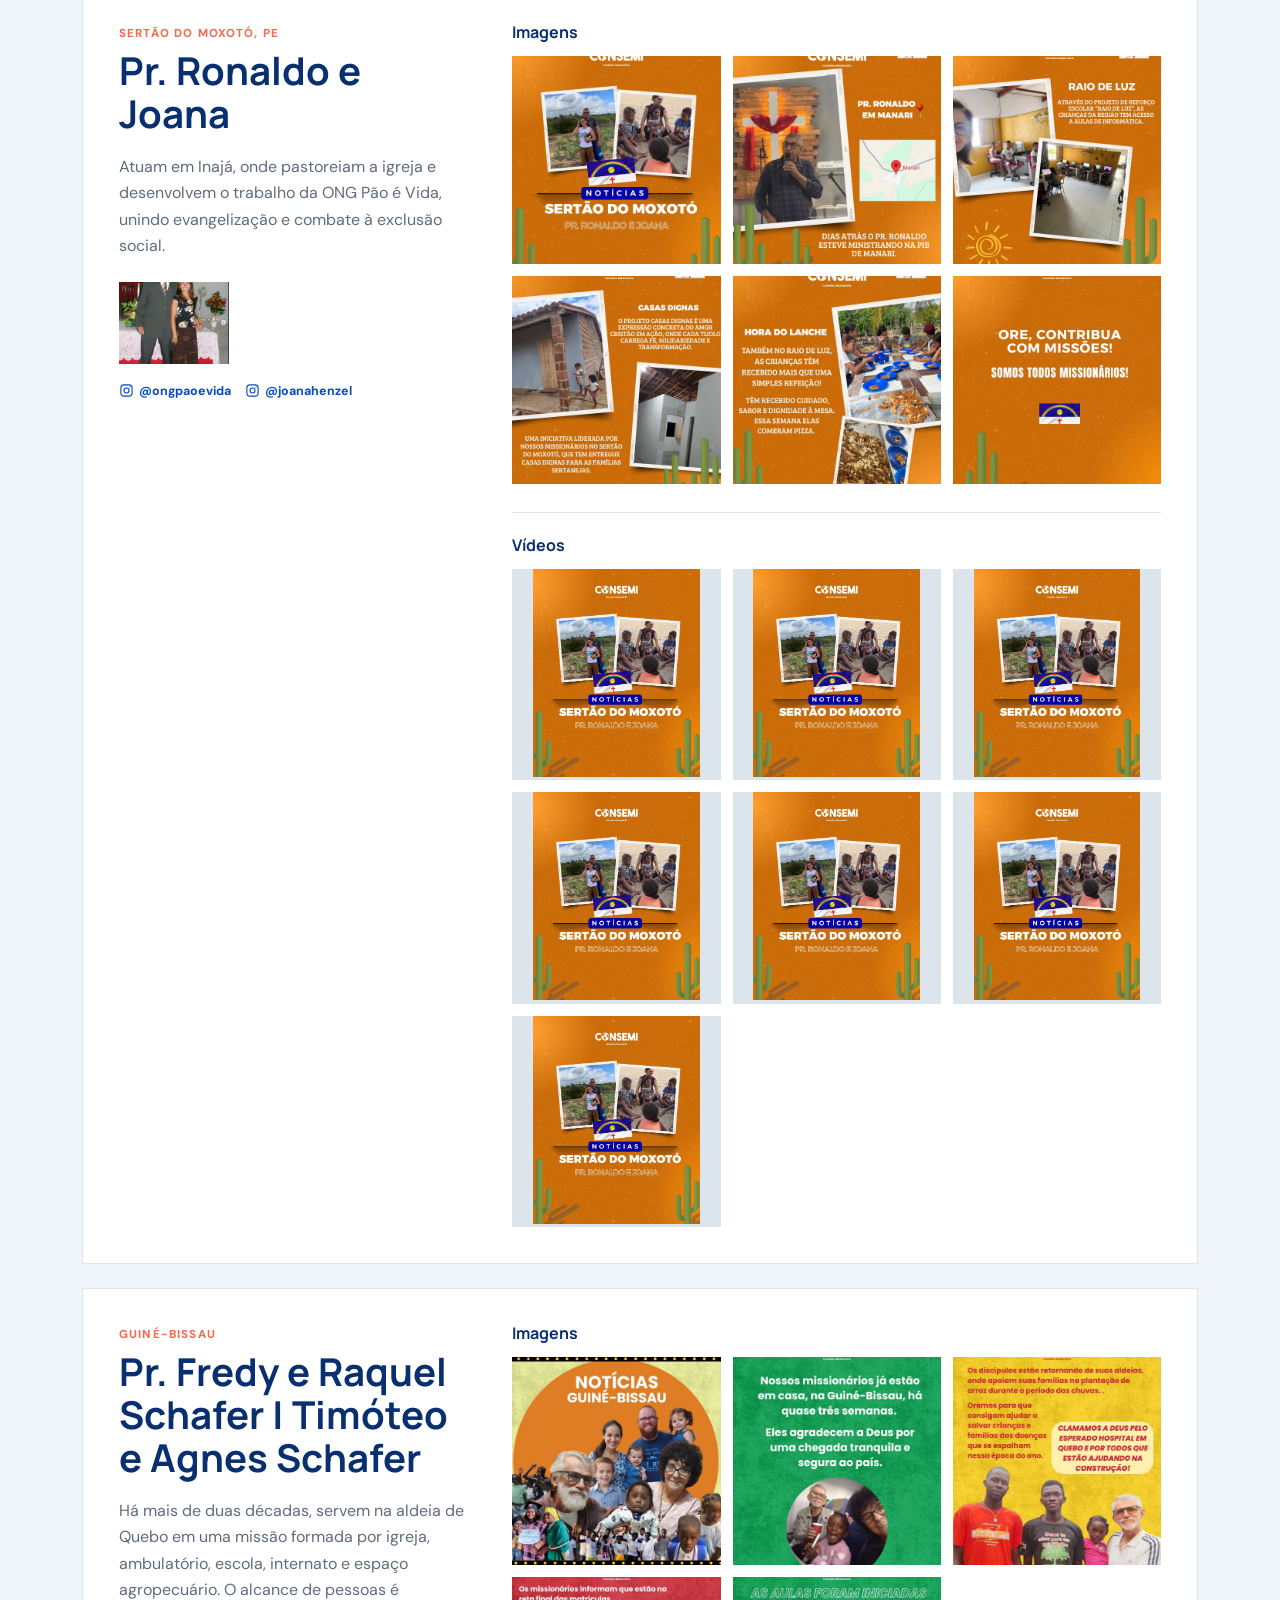
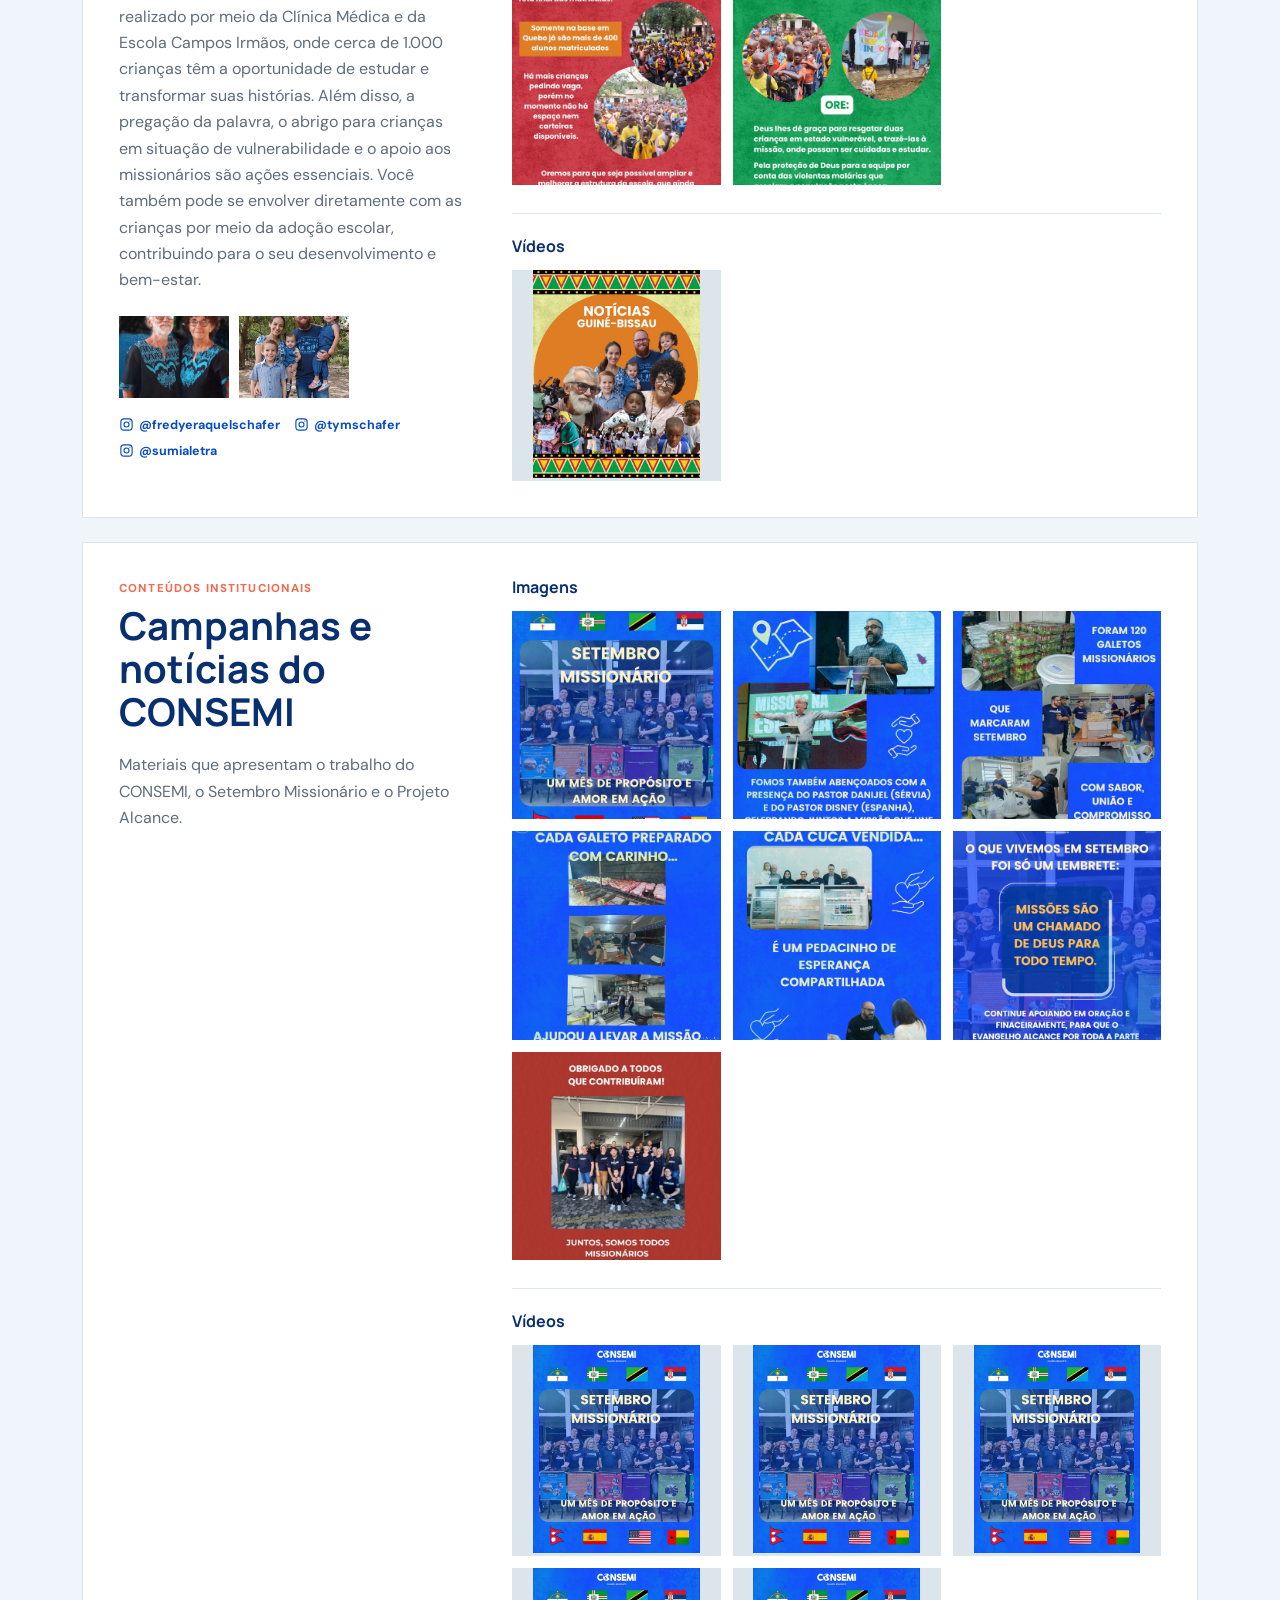
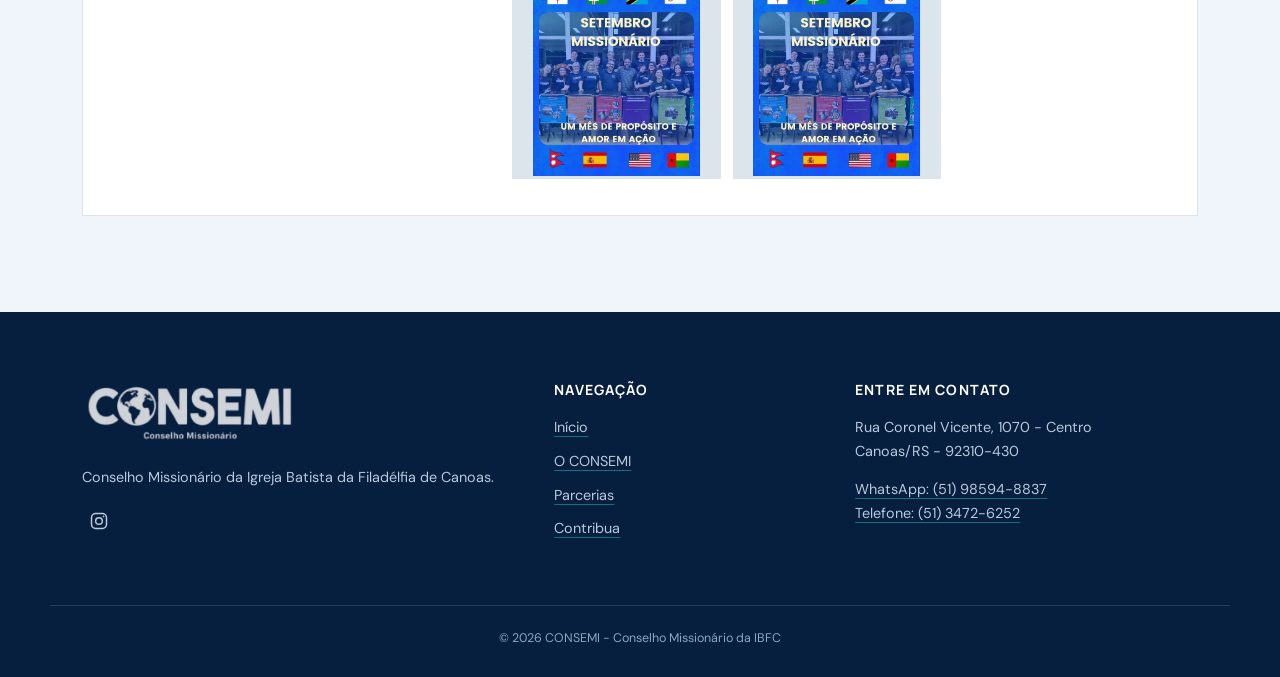
==== commit 3401a243: "Atualiza site com retratos dos missionarios e midias" ====
--- a/parcerias.html
+++ b/parcerias.html
@@ -15,7 +15,7 @@
   <a class="skip-link" href="#conteudo">Ir para o conteúdo</a>
   <header><div class="navbar"><a class="brand" href="index.html" aria-label="CONSEMI - Início"><img src="Inserir um títulobf2293_7fd9e4023b5a43fcaf6b5b025d847fad~mv2.png" alt="CONSEMI - Conselho Missionário"></a><div class="navbar-right"><a class="header-social" href="https://www.instagram.com/consemi.ibfc/" target="_blank" rel="noopener" aria-label="Instagram do CONSEMI" title="Instagram do CONSEMI"><svg viewBox="0 0 24 24" aria-hidden="true"><rect x="3" y="3" width="18" height="18" rx="5"></rect><circle cx="12" cy="12" r="4"></circle><circle cx="17.5" cy="6.5" r="1"></circle></svg></a><button class="nav-toggle" type="button" aria-label="Abrir menu" aria-controls="primary-nav" aria-expanded="false"><span></span><span></span><span></span></button></div><nav id="primary-nav" aria-label="Navegação principal"><ul><li><a href="index.html">Início</a></li><li><a href="index.html#sobre">O CONSEMI</a></li><li><a href="index.html#atuacao">Áreas de atuação</a></li><li><a href="projeto-alcance.html">Projeto Alcance</a></li><li><a href="parcerias.html" class="active" aria-current="page">Parcerias</a></li><li><a href="index.html#contato">Contato</a></li><li><a class="nav-donate" href="index.html#contribua">Contribua</a></li></ul></nav></div></header>
   <main id="conteudo">
-    <section class="partnership-intro"><div class="wrap"><span class="section-kicker">Brasil e mundo</span><h1>Parcerias missionárias</h1><p>Encontre abaixo a descrição de cada parceria, suas imagens e seus vídeos.</p></div></section>
+    <section class="partnership-intro"><div class="wrap partnership-intro-grid"><div class="partnership-intro-media"><video controls loop preload="metadata"><source src="midias/missoes_contribua.mp4" type="video/mp4">Seu navegador não suporta vídeo.</video></div><div><span class="section-kicker">Brasil e mundo</span><h1>Parcerias missionárias</h1><p>Encontre abaixo a descrição de cada parceria, suas imagens e seus vídeos.</p></div></div></section>
     <section class="partnership-list"><div class="wrap" id="partnership-list"></div></section>
   </main>
   <footer id="contato"><div class="wrap foot-grid"><div><img class="footer-logo" src="Inserir um títulobf2293_7fd9e4023b5a43fcaf6b5b025d847fad~mv2.png" alt="CONSEMI - Conselho Missionário"><p>Conselho Missionário da Igreja Batista da Filadélfia de Canoas.</p><p><a class="footer-social" href="https://www.instagram.com/consemi.ibfc/" target="_blank" rel="noopener" aria-label="Instagram do CONSEMI" title="Instagram do CONSEMI"><svg viewBox="0 0 24 24" aria-hidden="true"><rect x="3" y="3" width="18" height="18" rx="5"></rect><circle cx="12" cy="12" r="4"></circle><circle cx="17.5" cy="6.5" r="1"></circle></svg></a></p></div><div><h4>Navegação</h4><ul><li><a href="index.html">Início</a></li><li><a href="index.html#sobre">O CONSEMI</a></li><li><a href="parcerias.html">Parcerias</a></li><li><a href="index.html#contribua">Contribua</a></li></ul></div><div><h4>Entre em contato</h4><p>Rua Coronel Vicente, 1070 - Centro<br>Canoas/RS - 92310-430</p><p><a href="https://wa.me/5551985948837" target="_blank" rel="noopener">WhatsApp: (51) 98594-8837</a><br><a href="tel:+555134726252">Telefone: (51) 3472-6252</a></p></div></div><div class="foot-bottom wrap">© 2026 CONSEMI - Conselho Missionário da IBFC</div></footer>
@@ -28,32 +28,34 @@
   <script>
     const mediaRoot = 'midias/';
     const partnerships = [
-      { id: 'egmar', place: 'Nova Prata, RS', title: 'Pr. Egmar e Marilei', text: 'A Igreja Batista Filadélfia é nossa parceria missionária dentro do Rio Grande do Sul. Contribuímos mensalmente para o sustento da igreja.', social: [['@mesquitaegmar', 'https://www.instagram.com/mesquitaegmar/']], images: ['novaprata1.jpg', 'novaprata2.jpg', 'novaprata3.jpg'], videos: ['novapratavideo1.mp4'] },
-      { id: 'danijel', place: 'Sérvia', title: 'Pr. Danijel Naskovski', text: 'Pastor da Igreja Cristã Batista Betel da Sérvia, Danijel é casado com Suzana e pai da Emi. Além de liderar a igreja, trabalha com crianças e adolescentes.', social: [['@danijelnaskovski', 'https://www.instagram.com/danijelnaskovski/'], ['@n_emix', 'https://www.instagram.com/n_emix/']], images: ['servia1.jpg', 'servia2.jpg', 'servia3.jpg', 'servia4.jpg', 'servia5.jpg', 'servia6.jpg'], videos: [] },
-      { id: 'luciano', place: 'Nepal', title: 'Projeto Pastores do Nepal', text: 'Parceria entre a IBFC e pastores das montanhas e vilarejos do Nepal, iniciada pelo Pr. Luciano Santos. O projeto oferece formação, treinamento e sustento pastoral.', social: [['@luciano.camboja', 'https://www.instagram.com/luciano.camboja/']], images: [], videos: [], note: 'A pasta midias ainda não possui arquivos identificados especificamente como Nepal.' },
+      { id: 'egmar', place: 'Nova Prata, RS', title: 'Pr. Egmar', text: 'A Igreja Batista Filadélfia é nossa parceria missionária dentro do Rio Grande do Sul. Contribuímos mensalmente para o sustento da igreja.', social: [['@mesquitaegmar', 'https://www.instagram.com/mesquitaegmar/']], images: ['novaprata1.jpg', 'novaprata2.jpg', 'novaprata3.jpg'], videos: ['novapratavideo1.mp4'] },
+      { id: 'danijel', place: 'Sérvia', title: 'Pr. Danijel Naskovski', text: 'Pastor da Igreja Cristã Batista Betel da Sérvia, Danijel é casado com Suzana e pai da Emi. Além de liderar a igreja, trabalha com crianças e adolescentes.', profileImages: ['imagens/Pr Daniel.png'], social: [['@danijelnaskovski', 'https://www.instagram.com/danijelnaskovski/'], ['@n_emix', 'https://www.instagram.com/n_emix/']], images: ['servia1.jpg', 'servia2.jpg', 'servia3.jpg', 'servia4.jpg', 'servia5.jpg', 'servia6.jpg'], videos: [] },
+      { id: 'luciano', place: 'Nepal', title: 'Projeto Pastores do Nepal', text: 'Parceria entre a IBFC e pastores das montanhas e vilarejos do Nepal, iniciada pelo Pr. Luciano Santos. O projeto oferece formação, treinamento e sustento pastoral.', profileImages: ['imagens/Pr Luciano.png'], social: [['@luciano.camboja', 'https://www.instagram.com/luciano.camboja/']], images: [], videos: [], note: 'A pasta midias ainda não possui arquivos identificados especificamente como Nepal.' },
       { id: 'oriente-medio', place: 'Oriente Médio', title: 'Pr. F.M. e J.M.', text: 'O casal e seus três filhos serviram na Albânia desde 2015 e, em 2023, seguiram para um país fechado ao Evangelho no Oriente Médio.', social: [], images: ['oriente1.jpg'], videos: [] },
       { id: 'tanzania', place: 'Tanzânia', title: 'Pr. Rafael e Fernanda Silva', text: 'Uma equipe de médicos e fisioterapeutas voluntários percorre vilarejos de Morogoro levando educação em saúde e medicamentos gratuitos. A Hospedagem Solidária recebe mães e filhos com deficiência.', social: [['@rafao_ba', 'https://www.instagram.com/rafao_ba/'], ['@fezinhacordeiro', 'https://www.instagram.com/fezinhacordeiro/'], ['@fisioterapeutassemfronteiras', 'https://www.instagram.com/fisioterapeutassemfronteiras/']], images: ['tanzania1.jpg', 'tanzania2.jpg', 'tanzania3.jpg', 'tanzania4.jpg', 'tanzania5.jpg', 'tanzania6.jpg', 'tanzania7.jpg', 'tanzania8.jpg', 'tanzania11.jpg', 'tanzania12.jpg', 'tanzania13.jpg', 'tanzania14.jpg', 'tanzania15.jpg', 'tanzania16.jpg'], videos: ['tanzaniavideo1.mp4', 'tanzaniavideo4.mp4'] },
-      { id: 'disney', place: 'Paterna, Espanha', title: 'Pr. Disney e Hilda', text: 'Desde setembro de 2013, atuam na Igreja Comunidad Junts Per Tú, em Valência, alcançando famílias por meio de ação social, alimentos e auxílio.', social: [['@disneymacedo', 'https://www.instagram.com/disneymacedo/']], images: [], videos: [], note: 'A pasta midias ainda não possui arquivos identificados especificamente como Espanha.' },
-      { id: 'ronaldo', place: 'Sertão do Moxotó, PE', title: 'Pr. Ronaldo e Joana', text: 'Atuam em Inajá, onde pastoreiam a igreja e desenvolvem o trabalho da ONG Pão é Vida, unindo evangelização e combate à exclusão social.', social: [['@ongpaoevida', 'https://www.instagram.com/ongpaoevida/'], ['@joanahenzel', 'https://www.instagram.com/joanahenzel/']], images: ['sertao1.jpg', 'sertao2.jpg', 'sertao3.jpg', 'sertao4.jpg', 'sertao6.jpg', 'sertao7.jpg'], videos: ['sertãovideo1.mp4', 'sertãovideo2.mp4', 'sertãovideo3.mp4', 'sertãovideo4.mp4', 'sertãovideo5.mp4', 'sertãovideo6.mp4', 'sertãovideo7.mp4'] },
-      { id: 'fredy', place: 'Guiné-Bissau', title: 'Pr. Fredy e Raquel Schafer | Timóteo e Agnes Schafer', text: 'Há mais de duas décadas, servem na aldeia de Quebo em uma missão formada por igreja, ambulatório, escola, internato e espaço agropecuário. O alcance de pessoas é realizado por meio da Clínica Médica e da Escola Campos Irmãos, onde cerca de 1.000 crianças têm a oportunidade de estudar e transformar suas histórias. Além disso, a pregação da palavra, o abrigo para crianças em situação de vulnerabilidade e o apoio aos missionários são ações essenciais. Você também pode se envolver diretamente com as crianças por meio da adoção escolar, contribuindo para o seu desenvolvimento e bem-estar.', social: [['@fredyeraquelschafer', 'https://www.instagram.com/fredyeraquelschafer/'], ['@tymschafer', 'https://www.instagram.com/tymschafer/'], ['@sumialetra', 'https://www.instagram.com/sumialetra/']], images: ['guiné1.jpg', 'guiné2.jpg', 'guiné3.jpg', 'guiné4.jpg', 'guiné5.jpg'], videos: ['guinévideo1.mp4'] }
+      { id: 'disney', place: 'Paterna, Espanha', title: 'Pr. Disney e Hilda', text: 'Desde setembro de 2013, atuam na Igreja Comunidad Junts Per Tú, em Valência, alcançando famílias por meio de ação social, alimentos e auxílio.', profileImages: ['imagens/Pr Disney e Hilda.png'], social: [['@disneymacedo', 'https://www.instagram.com/disneymacedo/']], images: [], videos: [], note: 'A pasta midias ainda não possui arquivos identificados especificamente como Espanha.' },
+      { id: 'ronaldo', place: 'Sertão do Moxotó, PE', title: 'Pr. Ronaldo e Joana', text: 'Atuam em Inajá, onde pastoreiam a igreja e desenvolvem o trabalho da ONG Pão é Vida, unindo evangelização e combate à exclusão social.', profileImages: ['imagens/Pr Ronaldo e Joana.png'], social: [['@ongpaoevida', 'https://www.instagram.com/ongpaoevida/'], ['@joanahenzel', 'https://www.instagram.com/joanahenzel/']], images: ['sertao1.jpg', 'sertao2.jpg', 'sertao3.jpg', 'sertao4.jpg', 'sertao6.jpg', 'sertao7.jpg'], videos: ['sertãovideo1.mp4', 'sertãovideo2.mp4', 'sertãovideo3.mp4', 'sertãovideo4.mp4', 'sertãovideo5.mp4', 'sertãovideo6.mp4', 'sertãovideo7.mp4'] },
+      { id: 'fredy', place: 'Guiné-Bissau', title: 'Pr. Fredy e Raquel Schafer | Timóteo e Agnes Schafer', text: 'Há mais de duas décadas, servem na aldeia de Quebo em uma missão formada por igreja, ambulatório, escola, internato e espaço agropecuário. O alcance de pessoas é realizado por meio da Clínica Médica e da Escola Campos Irmãos, onde cerca de 1.000 crianças têm a oportunidade de estudar e transformar suas histórias. Além disso, a pregação da palavra, o abrigo para crianças em situação de vulnerabilidade e o apoio aos missionários são ações essenciais. Você também pode se envolver diretamente com as crianças por meio da adoção escolar, contribuindo para o seu desenvolvimento e bem-estar.', profileImages: ['imagens/Fred e Raquel.png', 'imagens/Timoteo e Agnes.png'], social: [['@fredyeraquelschafer', 'https://www.instagram.com/fredyeraquelschafer/'], ['@tymschafer', 'https://www.instagram.com/tymschafer/'], ['@sumialetra', 'https://www.instagram.com/sumialetra/']], images: ['guiné1.jpg', 'guiné2.jpg', 'guiné3.jpg', 'guiné4.jpg', 'guiné5.jpg'], videos: ['guinévideo1.mp4'] }
     ];
     const institutional = { id: 'institucional', place: 'Conteúdos institucionais', title: 'Campanhas e notícias do CONSEMI', text: 'Materiais que apresentam o trabalho do CONSEMI, o Setembro Missionário e o Projeto Alcance.', images: ['setembro1.jpg', 'setembro2.jpg', 'setembro3.jpg', 'setembro4.jpg', 'setembro5.jpg', 'setembro6.jpg', 'setembro8.jpg'], videos: ['mesmissoes1.mp4', 'mesmissoes2.mp4', 'mesmissoes4.mp4', 'mesmissoes13.mp4', 'projetoAlcancevideo.mp4'] };
     const instagramIcon = '<svg class="instagram-icon" viewBox="0 0 24 24" aria-hidden="true"><rect x="3" y="3" width="18" height="18" rx="5"></rect><circle cx="12" cy="12" r="4"></circle><circle cx="17.5" cy="6.5" r="1"></circle></svg>';
     const mediaItems = [];
-    function renderMedia(files, type, title, poster) { if (!files.length) return '<p class="media-empty">Nenhum arquivo específico identificado para esta parceria.</p>'; return `<div class="media-kind"><h3>${type === 'image' ? 'Imagens' : 'Vídeos'}</h3><div class="partnership-media-grid">${files.map(file => { const index = mediaItems.push({ src: `${mediaRoot}${file}`, type, title, poster: `${mediaRoot}${poster}` }) - 1; return `<button class="media-trigger" type="button" data-media-index="${index}" aria-label="Abrir ${type === 'image' ? 'imagem' : 'vídeo'} de ${title}">${type === 'image' ? `<img src="${mediaRoot}${file}" alt="${title}">` : `<video preload="metadata" poster="${mediaRoot}${poster}"><source src="${mediaRoot}${file}" type="video/mp4"></video>`}</button>`; }).join('')}</div></div>`; }
-    function renderPartnership(item) { const socials = (item.social || []).map(([label, url]) => `<a href="${url}" target="_blank" rel="noopener">${instagramIcon}${label}</a>`).join(''); const poster = item.images[0] || 'setembro1.jpg'; return `<article class="partnership-detail" id="${item.id}"><div class="partnership-copy"><span class="partner-location">${item.place}</span><h2>${item.title}</h2><p>${item.text}</p>${socials ? `<div class="partner-links">${socials}</div>` : ''}${item.note ? `<p class="media-empty">${item.note}</p>` : ''}</div><div class="partnership-media">${renderMedia(item.images, 'image', `Imagem de ${item.title}`, poster)}${renderMedia(item.videos, 'video', `Vídeo de ${item.title}`, poster)}</div></article>`; }
+    function renderMedia(files, type, title, poster, partnershipId) { if (!files.length) return '<p class="media-empty">Nenhum arquivo específico identificado para esta parceria.</p>'; return `<div class="media-kind"><h3>${type === 'image' ? 'Imagens' : 'Vídeos'}</h3><div class="partnership-media-grid">${files.map(file => { const index = mediaItems.push({ src: `${mediaRoot}${file}`, type, title, poster: `${mediaRoot}${poster}`, partnershipId }) - 1; return `<button class="media-trigger" type="button" data-media-index="${index}" aria-label="Abrir ${type === 'image' ? 'imagem' : 'vídeo'} de ${title}">${type === 'image' ? `<img src="${mediaRoot}${file}" alt="${title}">` : `<video preload="metadata" poster="${mediaRoot}${poster}"><source src="${mediaRoot}${file}" type="video/mp4"></video>`}</button>`; }).join('')}</div></div>`; }
+    function renderProfileMedia(files, title, partnershipId) { if (!files?.length) return ''; return `<div class="partner-profile-media" aria-label="Imagens dos missionários">${files.map(file => { const index = mediaItems.push({ src: file, type: 'image', title, partnershipId }) - 1; return `<button class="media-trigger" type="button" data-media-index="${index}" aria-label="Abrir imagem de ${title}"><img src="${file}" alt="${title}"></button>`; }).join('')}</div>`; }
+    function renderPartnership(item) { const socials = (item.social || []).map(([label, url]) => `<a href="${url}" target="_blank" rel="noopener">${instagramIcon}${label}</a>`).join(''); const poster = item.images[0] || 'setembro1.jpg'; return `<article class="partnership-detail" id="${item.id}"><div class="partnership-copy"><span class="partner-location">${item.place}</span><h2>${item.title}</h2><p>${item.text}</p>${renderProfileMedia(item.profileImages, `Imagem dos missionários de ${item.title}`, item.id)}${socials ? `<div class="partner-links">${socials}</div>` : ''}${item.note ? `<p class="media-empty">${item.note}</p>` : ''}</div><div class="partnership-media">${renderMedia(item.images, 'image', `Imagem de ${item.title}`, poster, item.id)}${renderMedia(item.videos, 'video', `Vídeo de ${item.title}`, poster, item.id)}</div></article>`; }
     document.querySelector('#partnership-list').innerHTML = [...partnerships, institutional].map(renderPartnership).join('');
     const lightbox = document.querySelector('#media-lightbox');
     const lightboxContent = lightbox.querySelector('.media-lightbox-content');
     let activeMedia = 0;
-    function showMedia(index) { activeMedia = (index + mediaItems.length) % mediaItems.length; const item = mediaItems[activeMedia]; lightboxContent.innerHTML = item.type === 'image' ? `<img src="${item.src}" alt="${item.title}">` : `<video controls autoplay src="${item.src}" poster="${item.poster}"></video>`; lightbox.hidden = false; document.body.classList.add('media-lightbox-open'); }
-    function closeLightbox() { lightboxContent.innerHTML = ''; lightbox.hidden = true; document.body.classList.remove('media-lightbox-open'); }
+    function showMedia(index) { activeMedia = index; const item = mediaItems[activeMedia]; lightboxContent.innerHTML = item.type === 'image' ? `<img src="${item.src}" alt="${item.title}">` : `<video controls autoplay src="${item.src}" poster="${item.poster}"></video>`; lightbox.hidden = false; document.body.classList.add('media-lightbox-open'); }
+    function closeLightbox(returnToHeading = false) { lightboxContent.innerHTML = ''; lightbox.hidden = true; document.body.classList.remove('media-lightbox-open'); if (returnToHeading) document.querySelector('.partnership-intro').scrollIntoView({ behavior: 'smooth', block: 'start' }); }
+    function moveMedia(direction) { const current = mediaItems[activeMedia]; const nextIndex = activeMedia + direction; const next = mediaItems[nextIndex]; if (!next || next.partnershipId !== current.partnershipId) { closeLightbox(true); return; } showMedia(nextIndex); }
     document.querySelectorAll('.media-trigger').forEach(trigger => trigger.addEventListener('click', () => showMedia(Number(trigger.dataset.mediaIndex))));
     lightbox.querySelector('.media-lightbox-close').addEventListener('click', closeLightbox);
-    lightbox.querySelector('.media-lightbox-prev').addEventListener('click', () => showMedia(activeMedia - 1));
-    lightbox.querySelector('.media-lightbox-next').addEventListener('click', () => showMedia(activeMedia + 1));
+    lightbox.querySelector('.media-lightbox-prev').addEventListener('click', () => moveMedia(-1));
+    lightbox.querySelector('.media-lightbox-next').addEventListener('click', () => moveMedia(1));
     lightbox.addEventListener('click', event => { if (event.target === lightbox) closeLightbox(); });
-    document.addEventListener('keydown', event => { if (lightbox.hidden) return; if (event.key === 'Escape') closeLightbox(); if (event.key === 'ArrowLeft') showMedia(activeMedia - 1); if (event.key === 'ArrowRight') showMedia(activeMedia + 1); });
+    document.addEventListener('keydown', event => { if (lightbox.hidden) return; if (event.key === 'Escape') closeLightbox(); if (event.key === 'ArrowLeft') moveMedia(-1); if (event.key === 'ArrowRight') moveMedia(1); });
   </script>
   <script src="script.js"></script>
 </body>
--- a/style.css
+++ b/style.css
@@ -127,6 +127,9 @@
 .partner-more { background: transparent; border: 1px solid var(--cyan); border-radius: 999px; color: var(--blue); display: flex; font-size: .76rem; font-weight: 800; letter-spacing: .06em; margin-top: 22px; padding: 9px 16px; text-decoration: none; text-transform: uppercase; transition: background .2s, border-color .2s, color .2s; width: max-content; }
 .partner-more:hover { background: var(--cyan); border-color: var(--cyan); color: var(--navy); }
 .partnership-intro { background: var(--blue); color: #fff; padding: 92px 0 78px; }
+.partnership-intro-grid { align-items: center; display: grid; gap: 42px; grid-template-columns: 1fr minmax(220px, .42fr); }
+.partnership-intro-media { align-self: start; grid-column: 2; grid-row: 1; justify-self: end; max-width: 320px; }
+.partnership-intro-media video { aspect-ratio: 16 / 9; background: #031127; border: 1px solid rgba(255, 255, 255, .28); display: block; object-fit: contain; width: 100%; }
 .partnership-intro h1 { color: #fff; font-size: clamp(2.8rem, 6vw, 5rem); max-width: 760px; }
 .partnership-intro p { color: #e8f2ff; font-size: 1.12rem; max-width: 680px; }
 .partnership-list { background: #f0f5fb; }
@@ -134,6 +137,9 @@
 .partnership-detail:last-child { margin-bottom: 0; }
 .partnership-copy h2 { color: var(--navy); font-size: clamp(1.7rem, 3vw, 2.5rem); }
 .partnership-copy p { color: var(--muted); }
+.partner-profile-media { display: grid; gap: 10px; grid-template-columns: repeat(3, 1fr); margin: 22px 0 4px; }
+.partner-profile-media .media-trigger { aspect-ratio: 4 / 3; }
+.partner-profile-media img { height: 100%; object-fit: cover; width: 100%; }
 .partnership-media-grid { display: grid; gap: 12px; grid-template-columns: repeat(3, 1fr); }
 .media-kind + .media-kind { border-top: 1px solid var(--line); margin-top: 28px; padding-top: 24px; }
 .media-kind h3 { color: var(--navy); font-size: 1rem; margin-bottom: 14px; }
@@ -231,6 +237,7 @@
   .impact-card:last-child { grid-column: 1 / -1; max-width: calc(50% - 11px); }
   .campaign-grid { grid-template-columns: 1fr 1fr; }
   .partnership-detail { gap: 28px; grid-template-columns: 1fr; }
+  .partnership-intro-grid { grid-template-columns: 1fr minmax(180px, .45fr); }
 }
 
 @media (max-width: 760px) {
@@ -242,6 +249,9 @@
   section { padding: 74px 0; }
   .about-grid, .vm-grid, .partners-grid, .story-images, .foot-grid, .contribution-grid { grid-template-columns: 1fr; }
   .partnership-detail { padding: 24px 20px; }
+  .partnership-intro-grid { align-items: start; gap: 24px; grid-template-columns: 1fr; }
+  .partnership-intro-media { grid-column: auto; grid-row: auto; justify-self: start; max-width: 420px; }
+  .partner-profile-media { grid-template-columns: repeat(2, 1fr); }
   .about-grid { gap: 48px; }
   .about-grid figure { margin-right: 12px; }
   .goals-grid { grid-template-columns: 1fr; }
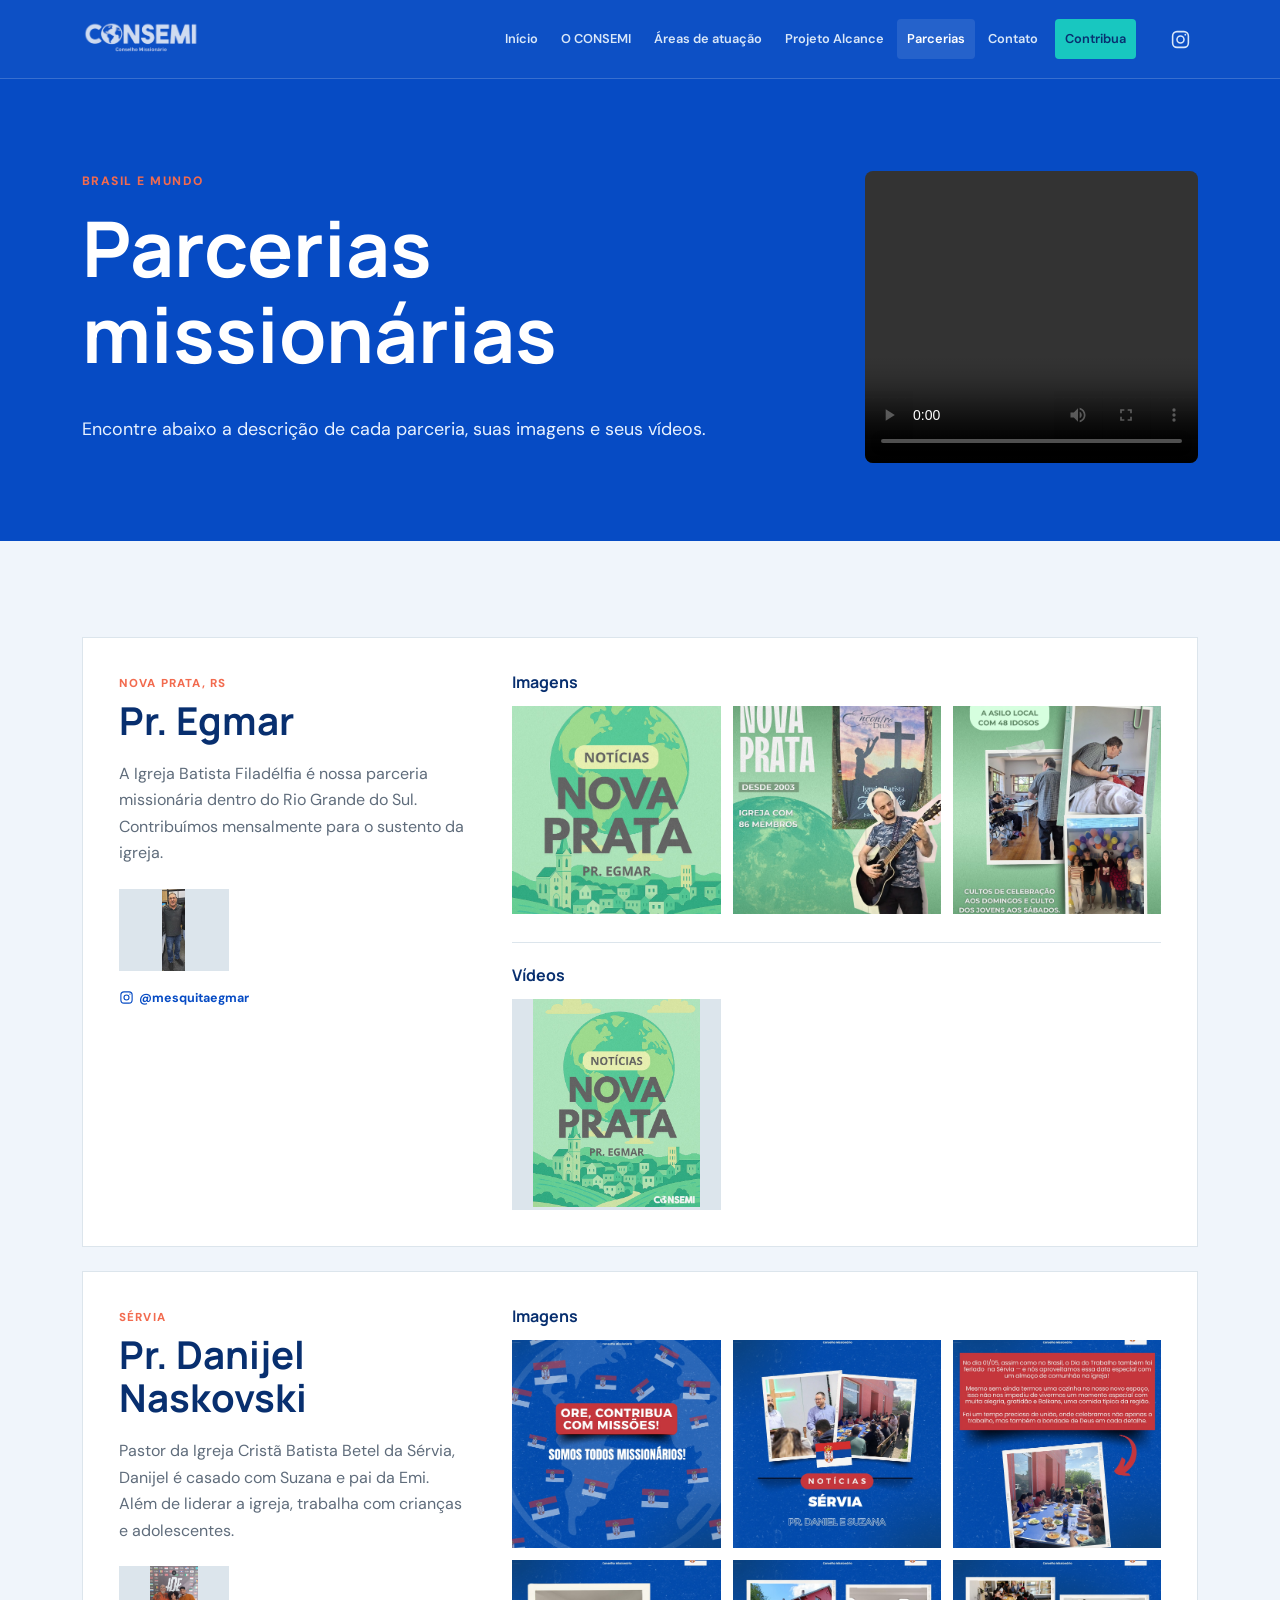
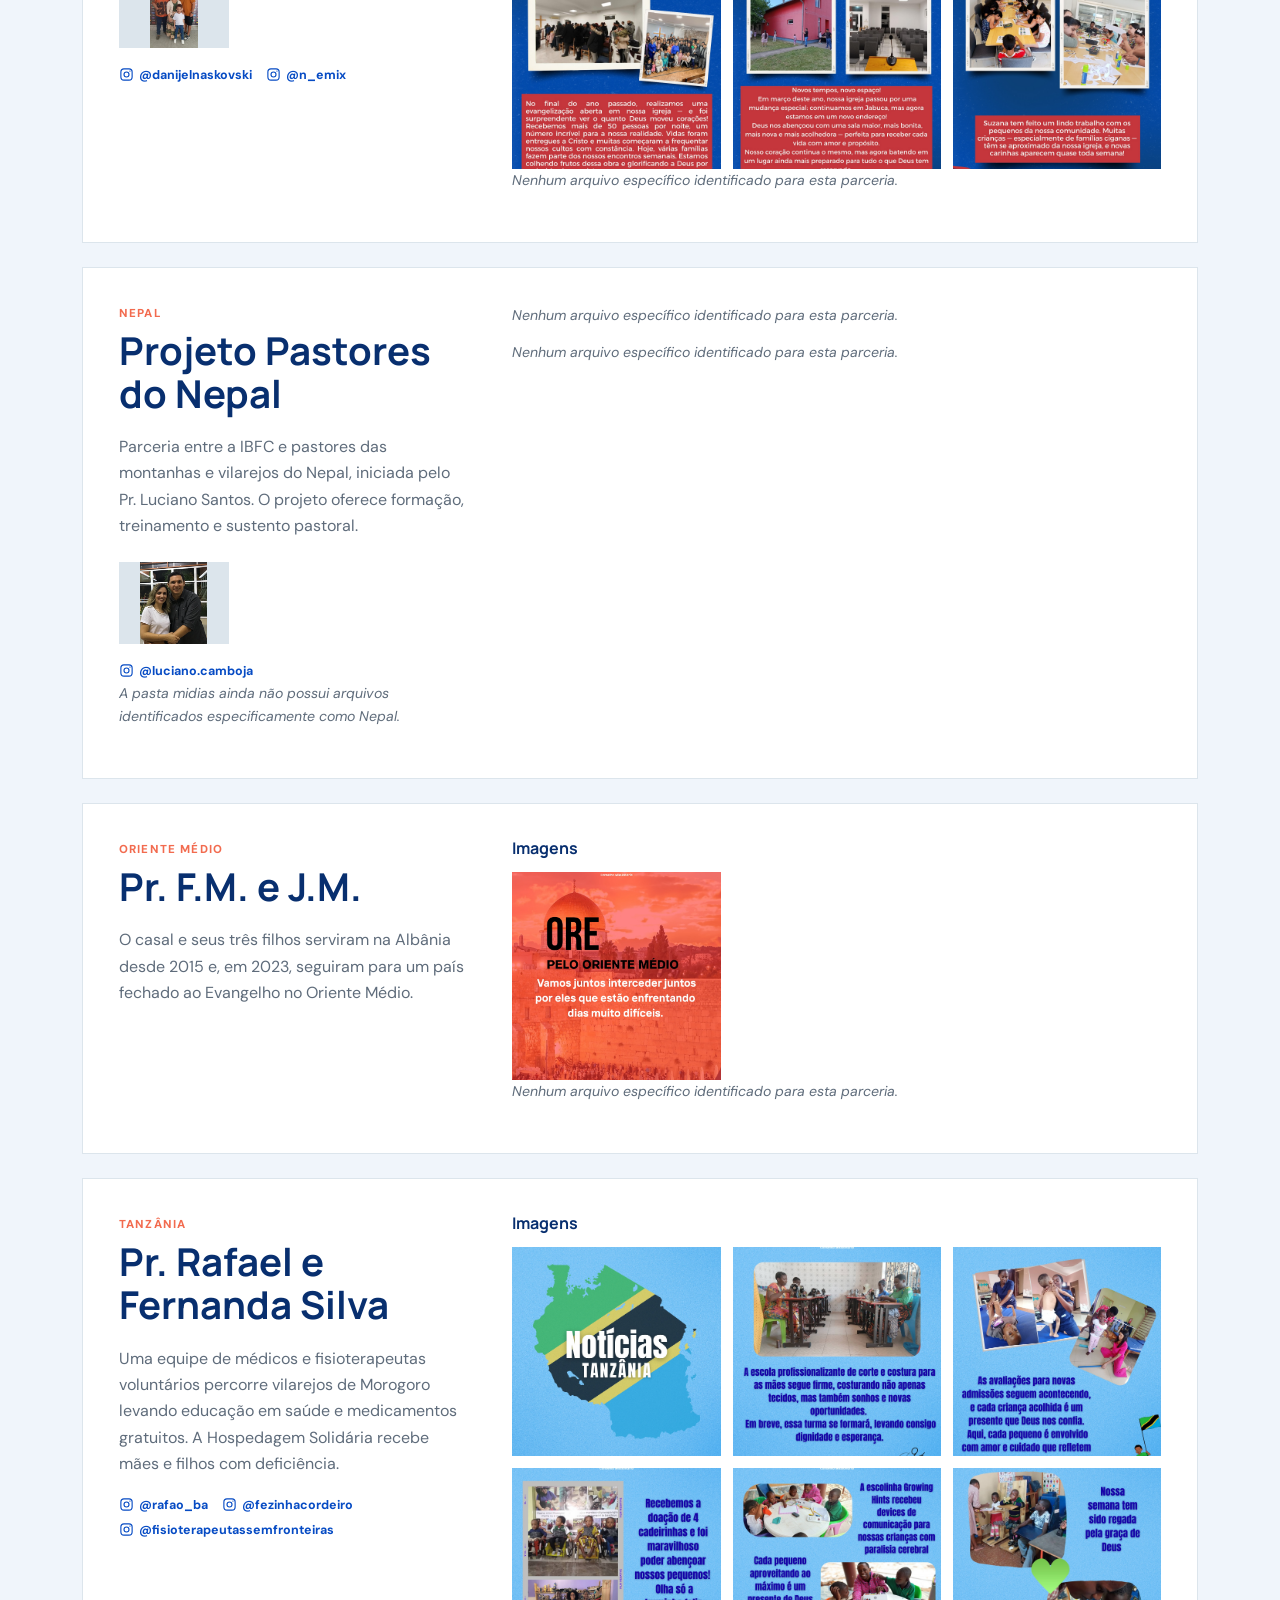
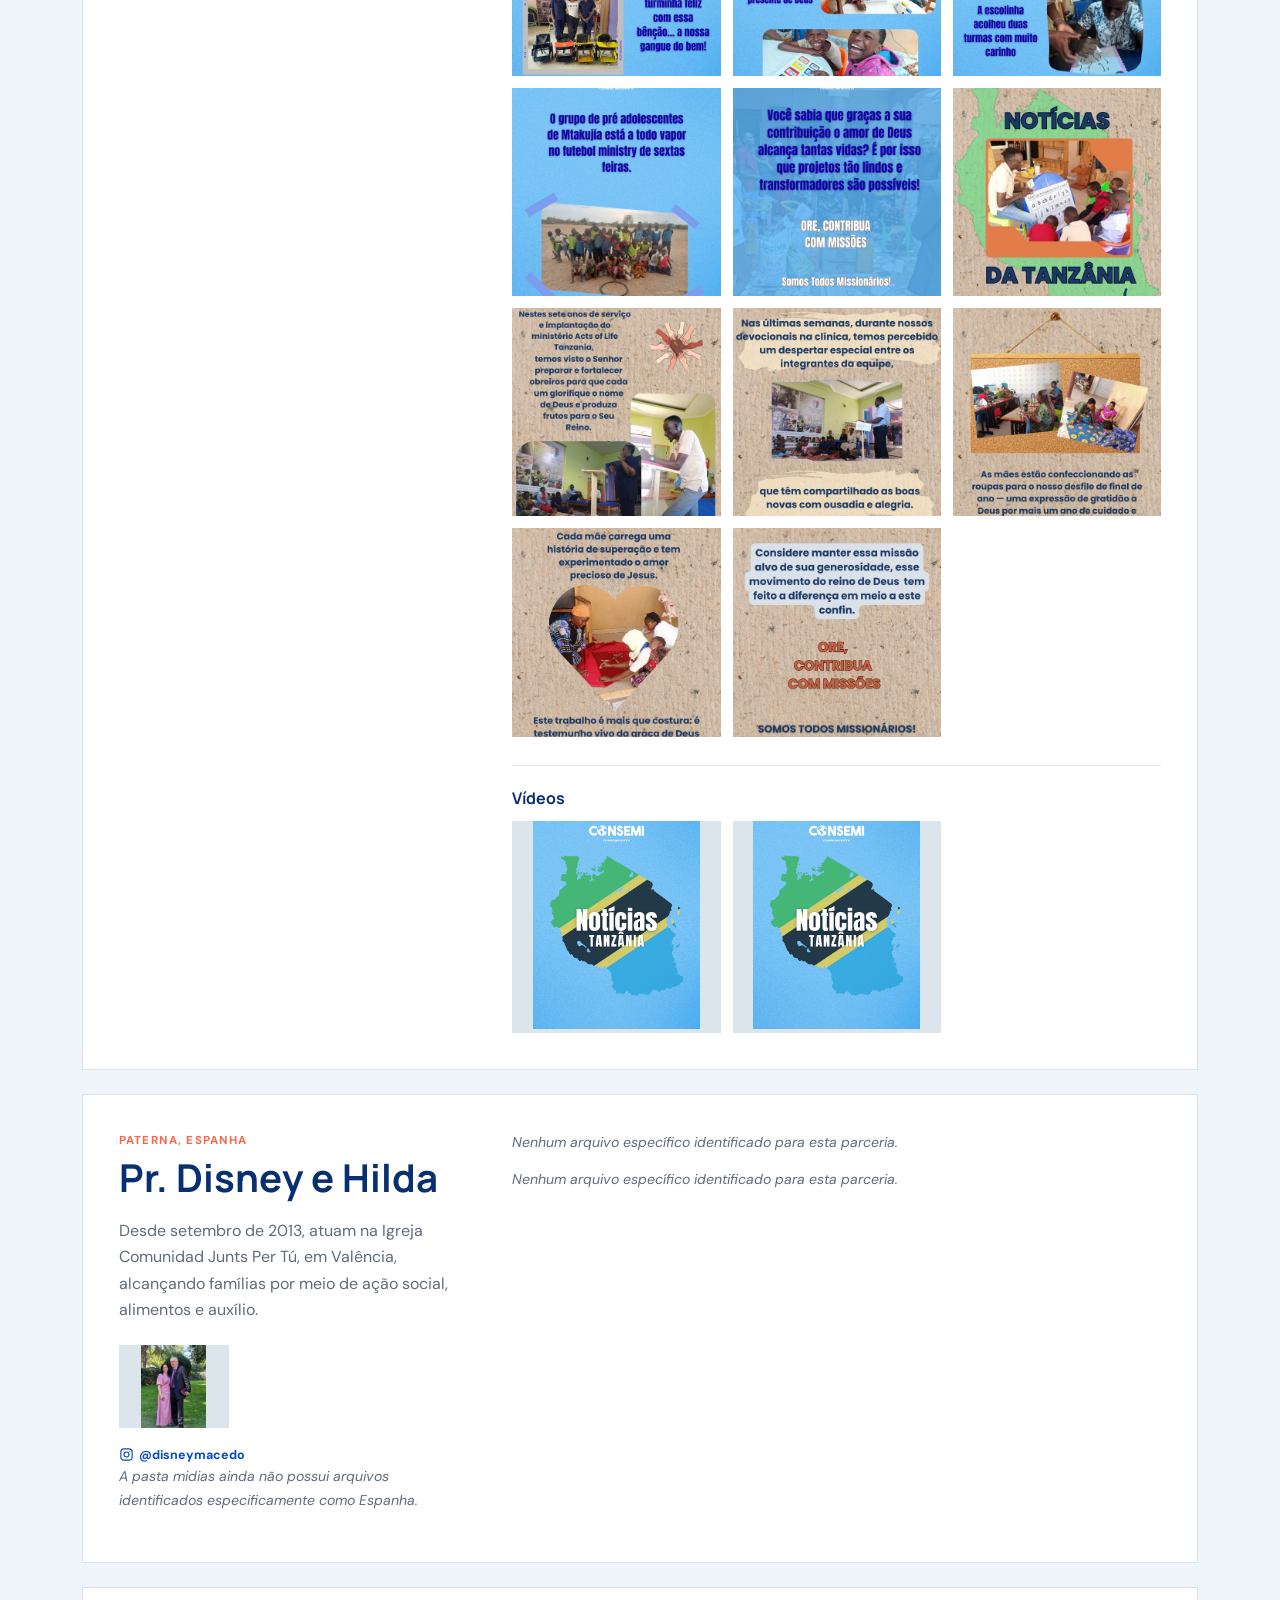
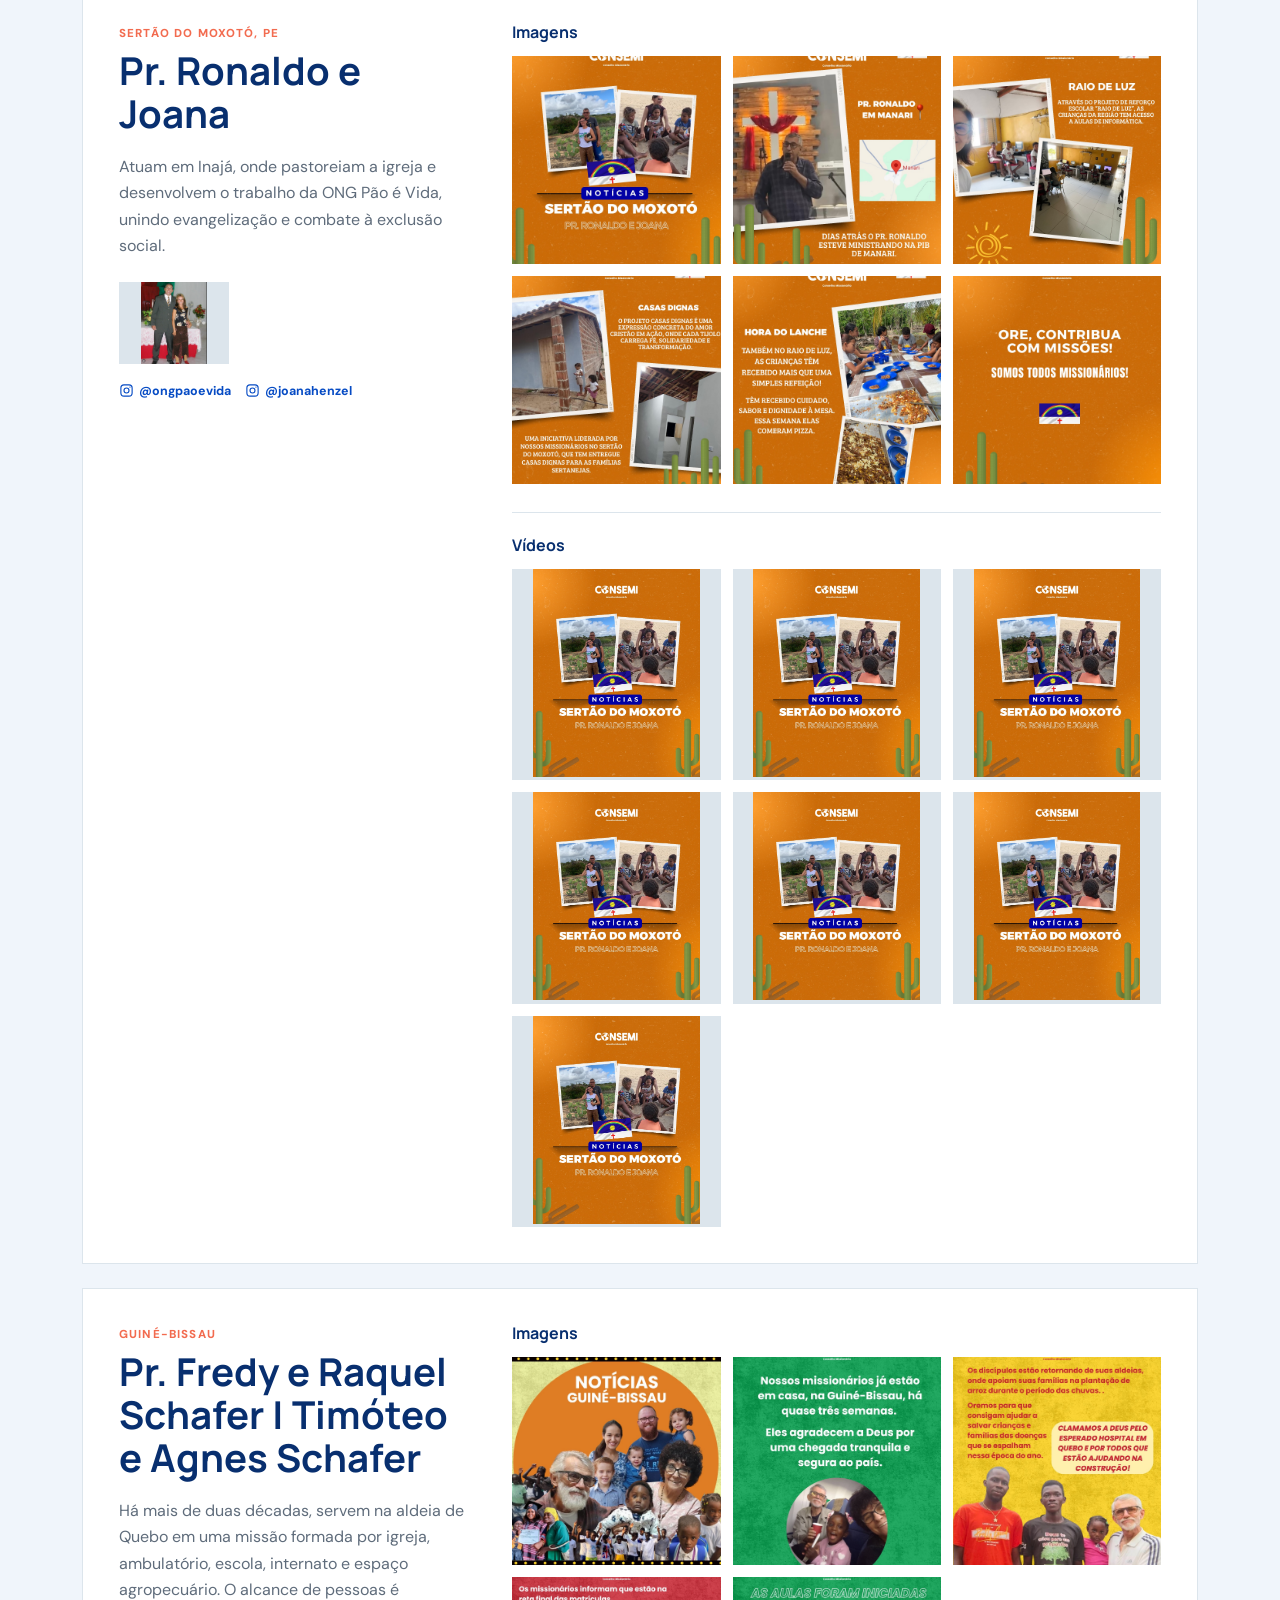
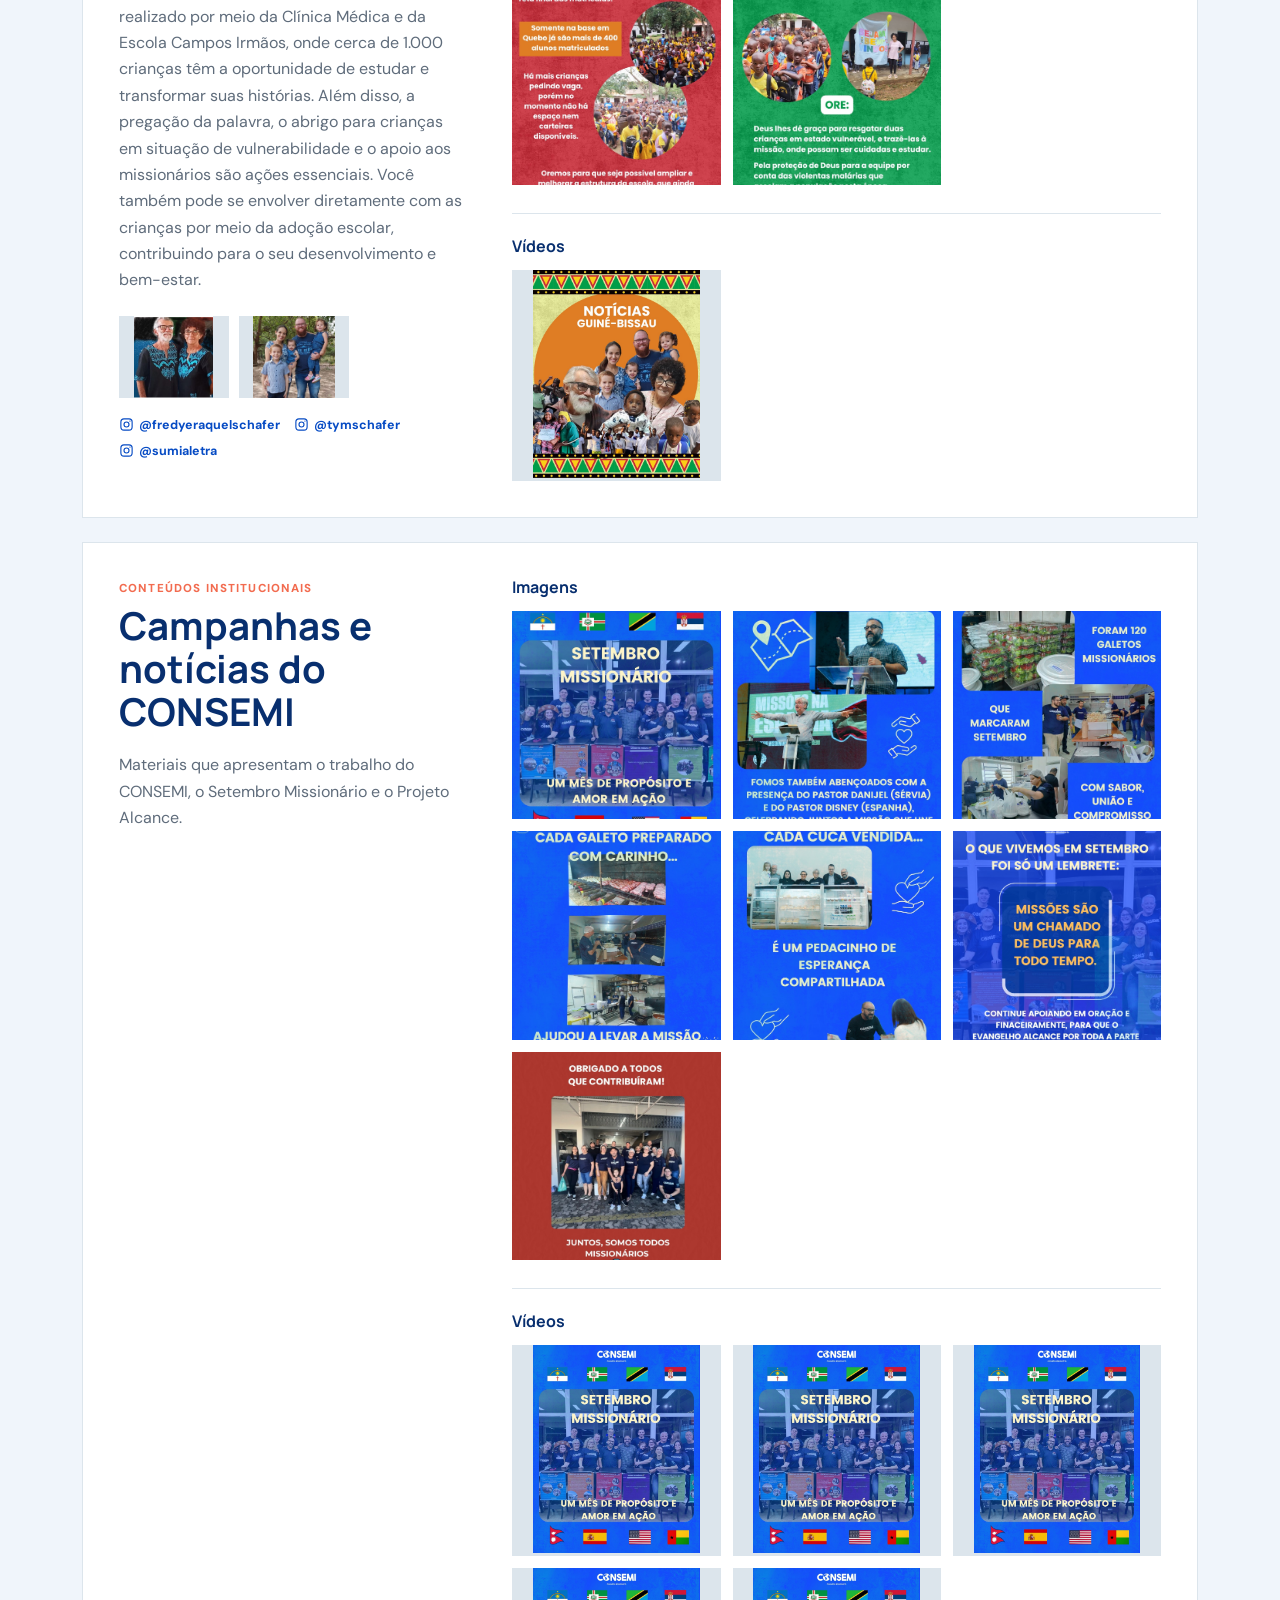
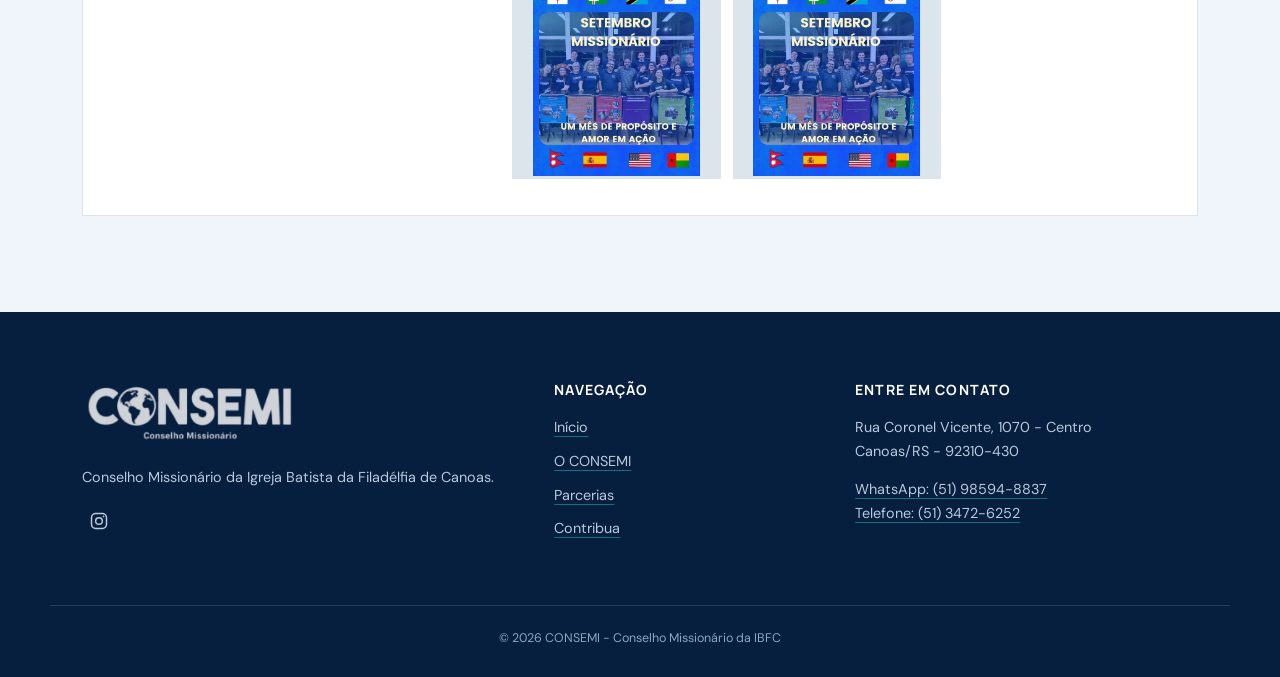
==== commit ea1f0a2b: "Ajusta galeria e video das parcerias" ====
--- a/parcerias.html
+++ b/parcerias.html
@@ -10,25 +10,130 @@
   <link rel="preconnect" href="https://fonts.gstatic.com" crossorigin>
   <link href="https://fonts.googleapis.com/css2?family=DM+Sans:wght@400;500;600;700&family=Manrope:wght@600;700;800&display=swap" rel="stylesheet">
   <link rel="stylesheet" href="style.css">
+  <style>
+    /* Faz o vídeo esticar até a altura total da área azul */
+    .partnership-intro-grid {
+      align-items: stretch !important;
+    }
+    .partnership-intro-media {
+      align-self: stretch !important;
+      height: 100% !important;
+      max-width: none !important;
+      width: 100% !important;
+      display: flex !important;
+    }
+    .partnership-intro-media video {
+      aspect-ratio: auto !important;
+      height: 100% !important;
+      width: 100% !important;
+      object-fit: cover !important;
+      border-radius: 8px;
+    }
+    @media (max-width: 760px) {
+      .partnership-intro-media {
+        height: auto !important;
+      }
+      .partnership-intro-media video {
+        aspect-ratio: 16 / 9 !important;
+        height: auto !important;
+      }
+    }
+  </style>
 </head>
 <body class="partnership-page">
   <a class="skip-link" href="#conteudo">Ir para o conteúdo</a>
-  <header><div class="navbar"><a class="brand" href="index.html" aria-label="CONSEMI - Início"><img src="Inserir um títulobf2293_7fd9e4023b5a43fcaf6b5b025d847fad~mv2.png" alt="CONSEMI - Conselho Missionário"></a><div class="navbar-right"><a class="header-social" href="https://www.instagram.com/consemi.ibfc/" target="_blank" rel="noopener" aria-label="Instagram do CONSEMI" title="Instagram do CONSEMI"><svg viewBox="0 0 24 24" aria-hidden="true"><rect x="3" y="3" width="18" height="18" rx="5"></rect><circle cx="12" cy="12" r="4"></circle><circle cx="17.5" cy="6.5" r="1"></circle></svg></a><button class="nav-toggle" type="button" aria-label="Abrir menu" aria-controls="primary-nav" aria-expanded="false"><span></span><span></span><span></span></button></div><nav id="primary-nav" aria-label="Navegação principal"><ul><li><a href="index.html">Início</a></li><li><a href="index.html#sobre">O CONSEMI</a></li><li><a href="index.html#atuacao">Áreas de atuação</a></li><li><a href="projeto-alcance.html">Projeto Alcance</a></li><li><a href="parcerias.html" class="active" aria-current="page">Parcerias</a></li><li><a href="index.html#contato">Contato</a></li><li><a class="nav-donate" href="index.html#contribua">Contribua</a></li></ul></nav></div></header>
+  <header>
+    <div class="navbar">
+      <a class="brand" href="index.html" aria-label="CONSEMI - Início">
+        <img src="Inserir um títulobf2293_7fd9e4023b5a43fcaf6b5b025d847fad~mv2.png" alt="CONSEMI - Conselho Missionário">
+      </a>
+      <div class="navbar-right">
+        <a class="header-social" href="https://www.instagram.com/consemi.ibfc/" target="_blank" rel="noopener" aria-label="Instagram do CONSEMI" title="Instagram do CONSEMI">
+          <svg viewBox="0 0 24 24" aria-hidden="true"><rect x="3" y="3" width="18" height="18" rx="5"></rect><circle cx="12" cy="12" r="4"></circle><circle cx="17.5" cy="6.5" r="1"></circle></svg>
+        </a>
+        <button class="nav-toggle" type="button" aria-label="Abrir menu" aria-controls="primary-nav" aria-expanded="false">
+          <span></span><span></span><span></span>
+        </button>
+      </div>
+      <nav id="primary-nav" aria-label="Navegação principal">
+        <ul>
+          <li><a href="index.html">Início</a></li>
+          <li><a href="index.html#sobre">O CONSEMI</a></li>
+          <li><a href="index.html#atuacao">Áreas de atuação</a></li>
+          <li><a href="projeto-alcance.html">Projeto Alcance</a></li>
+          <li><a href="parcerias.html" class="active" aria-current="page">Parcerias</a></li>
+          <li><a href="index.html#contato">Contato</a></li>
+          <li><a class="nav-donate" href="index.html#contribua">Contribua</a></li>
+        </ul>
+      </nav>
+    </div>
+  </header>
+
   <main id="conteudo">
-    <section class="partnership-intro"><div class="wrap partnership-intro-grid"><div class="partnership-intro-media"><video controls loop preload="metadata"><source src="midias/missoes_contribua.mp4" type="video/mp4">Seu navegador não suporta vídeo.</video></div><div><span class="section-kicker">Brasil e mundo</span><h1>Parcerias missionárias</h1><p>Encontre abaixo a descrição de cada parceria, suas imagens e seus vídeos.</p></div></div></section>
-    <section class="partnership-list"><div class="wrap" id="partnership-list"></div></section>
+    <section class="partnership-intro">
+      <div class="wrap partnership-intro-grid">
+        <div class="partnership-intro-media">
+          <video controls loop preload="metadata" playsinline>
+            <source src="midias/missoes_contribua.mp4" type="video/mp4">
+            Seu navegador não suporta vídeo.
+          </video>
+        </div>
+        <div>
+          <span class="section-kicker">Brasil e mundo</span>
+          <h1>Parcerias missionárias</h1>
+          <p>Encontre abaixo a descrição de cada parceria, suas imagens e seus vídeos.</p>
+        </div>
+      </div>
+    </section>
+
+    <section class="partnership-list">
+      <div class="wrap" id="partnership-list"></div>
+    </section>
   </main>
-  <footer id="contato"><div class="wrap foot-grid"><div><img class="footer-logo" src="Inserir um títulobf2293_7fd9e4023b5a43fcaf6b5b025d847fad~mv2.png" alt="CONSEMI - Conselho Missionário"><p>Conselho Missionário da Igreja Batista da Filadélfia de Canoas.</p><p><a class="footer-social" href="https://www.instagram.com/consemi.ibfc/" target="_blank" rel="noopener" aria-label="Instagram do CONSEMI" title="Instagram do CONSEMI"><svg viewBox="0 0 24 24" aria-hidden="true"><rect x="3" y="3" width="18" height="18" rx="5"></rect><circle cx="12" cy="12" r="4"></circle><circle cx="17.5" cy="6.5" r="1"></circle></svg></a></p></div><div><h4>Navegação</h4><ul><li><a href="index.html">Início</a></li><li><a href="index.html#sobre">O CONSEMI</a></li><li><a href="parcerias.html">Parcerias</a></li><li><a href="index.html#contribua">Contribua</a></li></ul></div><div><h4>Entre em contato</h4><p>Rua Coronel Vicente, 1070 - Centro<br>Canoas/RS - 92310-430</p><p><a href="https://wa.me/5551985948837" target="_blank" rel="noopener">WhatsApp: (51) 98594-8837</a><br><a href="tel:+555134726252">Telefone: (51) 3472-6252</a></p></div></div><div class="foot-bottom wrap">© 2026 CONSEMI - Conselho Missionário da IBFC</div></footer>
+
+  <footer id="contato">
+    <div class="wrap foot-grid">
+      <div>
+        <img class="footer-logo" src="Inserir um títulobf2293_7fd9e4023b5a43fcaf6b5b025d847fad~mv2.png" alt="CONSEMI - Conselho Missionário">
+        <p>Conselho Missionário da Igreja Batista da Filadélfia de Canoas.</p>
+        <p>
+          <a class="footer-social" href="https://www.instagram.com/consemi.ibfc/" target="_blank" rel="noopener" aria-label="Instagram do CONSEMI" title="Instagram do CONSEMI">
+            <svg viewBox="0 0 24 24" aria-hidden="true"><rect x="3" y="3" width="18" height="18" rx="5"></rect><circle cx="12" cy="12" r="4"></circle><circle cx="17.5" cy="6.5" r="1"></circle></svg>
+          </a>
+        </p>
+      </div>
+      <div>
+        <h4>Navegação</h4>
+        <ul>
+          <li><a href="index.html">Início</a></li>
+          <li><a href="index.html#sobre">O CONSEMI</a></li>
+          <li><a href="parcerias.html">Parcerias</a></li>
+          <li><a href="index.html#contribua">Contribua</a></li>
+        </ul>
+      </div>
+      <div>
+        <h4>Entre em contato</h4>
+        <p>Rua Coronel Vicente, 1070 - Centro<br>Canoas/RS - 92310-430</p>
+        <p>
+          <a href="https://wa.me/5551985948837" target="_blank" rel="noopener">WhatsApp: (51) 98594-8837</a><br>
+          <a href="tel:+555134726252">Telefone: (51) 3472-6252</a>
+        </p>
+      </div>
+    </div>
+    <div class="foot-bottom wrap">© 2026 CONSEMI - Conselho Missionário da IBFC</div>
+  </footer>
+
   <div class="media-lightbox" id="media-lightbox" hidden role="dialog" aria-modal="true" aria-label="Visualizador de mídias">
     <button class="media-lightbox-close" type="button" aria-label="Fechar visualizador">&times;</button>
     <button class="media-lightbox-arrow media-lightbox-prev" type="button" aria-label="Mídia anterior">&#10094;</button>
     <div class="media-lightbox-content"></div>
     <button class="media-lightbox-arrow media-lightbox-next" type="button" aria-label="Próxima mídia">&#10095;</button>
   </div>
+
   <script>
     const mediaRoot = 'midias/';
     const partnerships = [
-      { id: 'egmar', place: 'Nova Prata, RS', title: 'Pr. Egmar', text: 'A Igreja Batista Filadélfia é nossa parceria missionária dentro do Rio Grande do Sul. Contribuímos mensalmente para o sustento da igreja.', social: [['@mesquitaegmar', 'https://www.instagram.com/mesquitaegmar/']], images: ['novaprata1.jpg', 'novaprata2.jpg', 'novaprata3.jpg'], videos: ['novapratavideo1.mp4'] },
+      { id: 'egmar', place: 'Nova Prata, RS', title: 'Pr. Egmar', text: 'A Igreja Batista Filadélfia é nossa parceria missionária dentro do Rio Grande do Sul. Contribuímos mensalmente para o sustento da igreja.', profileImages: ['imagens/Pr Egmar.png'], social: [['@mesquitaegmar', 'https://www.instagram.com/mesquitaegmar/']], images: ['novaprata1.jpg', 'novaprata2.jpg', 'novaprata3.jpg'], videos: ['novapratavideo1.mp4'] },
       { id: 'danijel', place: 'Sérvia', title: 'Pr. Danijel Naskovski', text: 'Pastor da Igreja Cristã Batista Betel da Sérvia, Danijel é casado com Suzana e pai da Emi. Além de liderar a igreja, trabalha com crianças e adolescentes.', profileImages: ['imagens/Pr Daniel.png'], social: [['@danijelnaskovski', 'https://www.instagram.com/danijelnaskovski/'], ['@n_emix', 'https://www.instagram.com/n_emix/']], images: ['servia1.jpg', 'servia2.jpg', 'servia3.jpg', 'servia4.jpg', 'servia5.jpg', 'servia6.jpg'], videos: [] },
       { id: 'luciano', place: 'Nepal', title: 'Projeto Pastores do Nepal', text: 'Parceria entre a IBFC e pastores das montanhas e vilarejos do Nepal, iniciada pelo Pr. Luciano Santos. O projeto oferece formação, treinamento e sustento pastoral.', profileImages: ['imagens/Pr Luciano.png'], social: [['@luciano.camboja', 'https://www.instagram.com/luciano.camboja/']], images: [], videos: [], note: 'A pasta midias ainda não possui arquivos identificados especificamente como Nepal.' },
       { id: 'oriente-medio', place: 'Oriente Médio', title: 'Pr. F.M. e J.M.', text: 'O casal e seus três filhos serviram na Albânia desde 2015 e, em 2023, seguiram para um país fechado ao Evangelho no Oriente Médio.', social: [], images: ['oriente1.jpg'], videos: [] },
@@ -59,4 +164,4 @@
   </script>
   <script src="script.js"></script>
 </body>
-</html>
+</html>
--- a/style.css
+++ b/style.css
@@ -126,12 +126,15 @@
 .home-page .partner-social::before, .home-page .partner-links a::before { background: url("data:image/svg+xml,%3Csvg xmlns='http://www.w3.org/2000/svg' viewBox='0 0 24 24'%3E%3Crect x='3' y='3' width='18' height='18' rx='5' fill='none' stroke='%23064bc4' stroke-width='1.8'/%3E%3Ccircle cx='12' cy='12' r='4' fill='none' stroke='%23064bc4' stroke-width='1.8'/%3E%3Ccircle cx='17.5' cy='6.5' r='1' fill='%23064bc4'/%3E%3C/svg%3E") center / contain no-repeat; content: ''; display: inline-block; height: 15px; margin-right: 5px; vertical-align: -3px; width: 15px; }
 .partner-more { background: transparent; border: 1px solid var(--cyan); border-radius: 999px; color: var(--blue); display: flex; font-size: .76rem; font-weight: 800; letter-spacing: .06em; margin-top: 22px; padding: 9px 16px; text-decoration: none; text-transform: uppercase; transition: background .2s, border-color .2s, color .2s; width: max-content; }
 .partner-more:hover { background: var(--cyan); border-color: var(--cyan); color: var(--navy); }
+
+/* --- SEÇÃO PARCERIAS (AJUSTADO) --- */
 .partnership-intro { background: var(--blue); color: #fff; padding: 92px 0 78px; }
-.partnership-intro-grid { align-items: center; display: grid; gap: 42px; grid-template-columns: 1fr minmax(220px, .42fr); }
-.partnership-intro-media { align-self: start; grid-column: 2; grid-row: 1; justify-self: end; max-width: 320px; }
-.partnership-intro-media video { aspect-ratio: 16 / 9; background: #031127; border: 1px solid rgba(255, 255, 255, .28); display: block; object-fit: contain; width: 100%; }
+.partnership-intro-grid { align-items: stretch; display: grid; gap: 42px; grid-template-columns: 1fr minmax(260px, .45fr); }
+.partnership-intro-media { align-self: stretch; display: flex; grid-column: 2; grid-row: 1; height: 100%; justify-self: end; width: 100%; }
+.partnership-intro-media video { background: transparent; border: 0; border-radius: 6px; display: block; height: 100%; object-fit: cover; width: 100%; }
 .partnership-intro h1 { color: #fff; font-size: clamp(2.8rem, 6vw, 5rem); max-width: 760px; }
 .partnership-intro p { color: #e8f2ff; font-size: 1.12rem; max-width: 680px; }
+
 .partnership-list { background: #f0f5fb; }
 .partnership-detail { background: var(--surface); border: 1px solid var(--line); display: grid; gap: 44px; grid-template-columns: minmax(220px, .7fr) 1.3fr; margin-bottom: 24px; padding: 36px; }
 .partnership-detail:last-child { margin-bottom: 0; }
@@ -139,7 +142,7 @@
 .partnership-copy p { color: var(--muted); }
 .partner-profile-media { display: grid; gap: 10px; grid-template-columns: repeat(3, 1fr); margin: 22px 0 4px; }
 .partner-profile-media .media-trigger { aspect-ratio: 4 / 3; }
-.partner-profile-media img { height: 100%; object-fit: cover; width: 100%; }
+.partner-profile-media img { height: 100%; object-fit: contain; width: 100%; }
 .partnership-media-grid { display: grid; gap: 12px; grid-template-columns: repeat(3, 1fr); }
 .media-kind + .media-kind { border-top: 1px solid var(--line); margin-top: 28px; padding-top: 24px; }
 .media-kind h3 { color: var(--navy); font-size: 1rem; margin-bottom: 14px; }
@@ -250,7 +253,8 @@
   .about-grid, .vm-grid, .partners-grid, .story-images, .foot-grid, .contribution-grid { grid-template-columns: 1fr; }
   .partnership-detail { padding: 24px 20px; }
   .partnership-intro-grid { align-items: start; gap: 24px; grid-template-columns: 1fr; }
-  .partnership-intro-media { grid-column: auto; grid-row: auto; justify-self: start; max-width: 420px; }
+  .partnership-intro-media { grid-column: auto; grid-row: auto; height: auto; justify-self: start; max-width: 100%; }
+  .partnership-intro-media video { aspect-ratio: 16 / 9; height: auto; }
   .partner-profile-media { grid-template-columns: repeat(2, 1fr); }
   .about-grid { gap: 48px; }
   .about-grid figure { margin-right: 12px; }
@@ -293,4 +297,4 @@
 @media (prefers-reduced-motion: reduce) {
   html { scroll-behavior: auto; }
   *, *::before, *::after { transition-duration: .01ms !important; }
-}
+}
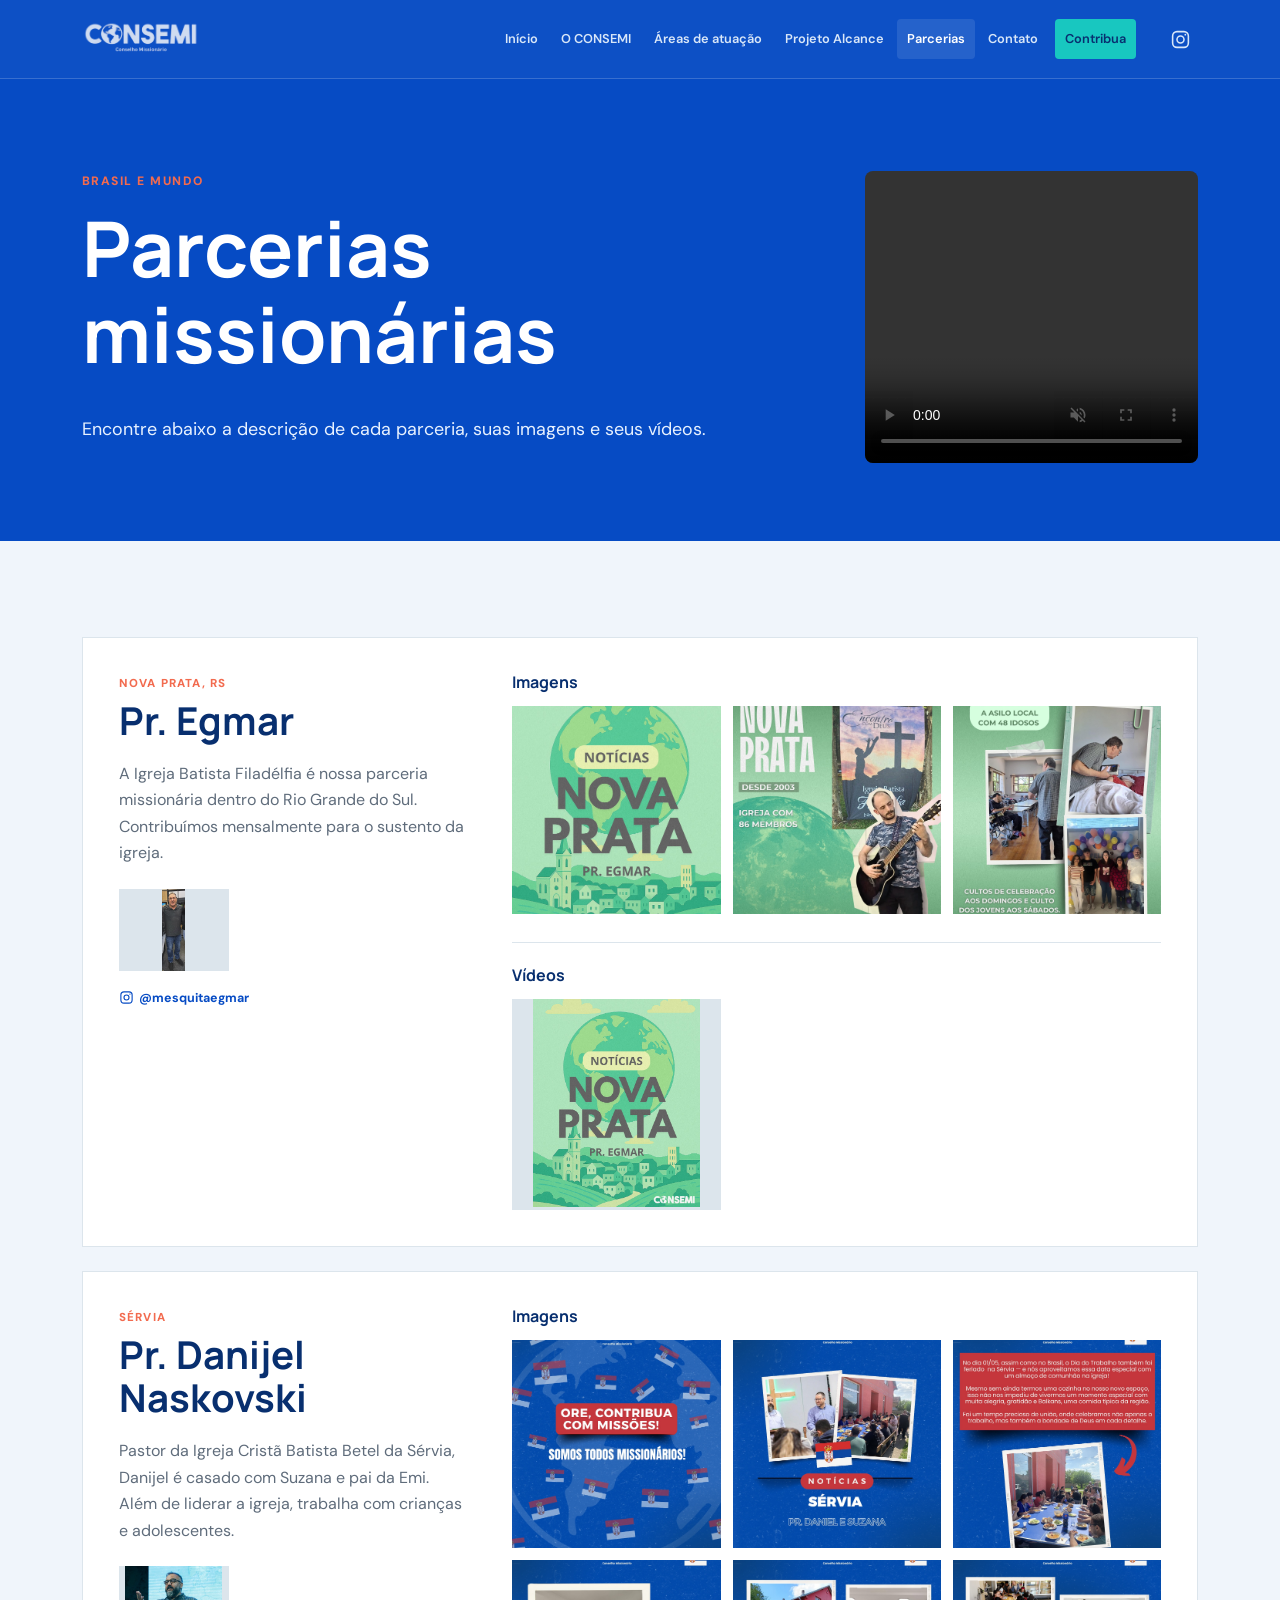
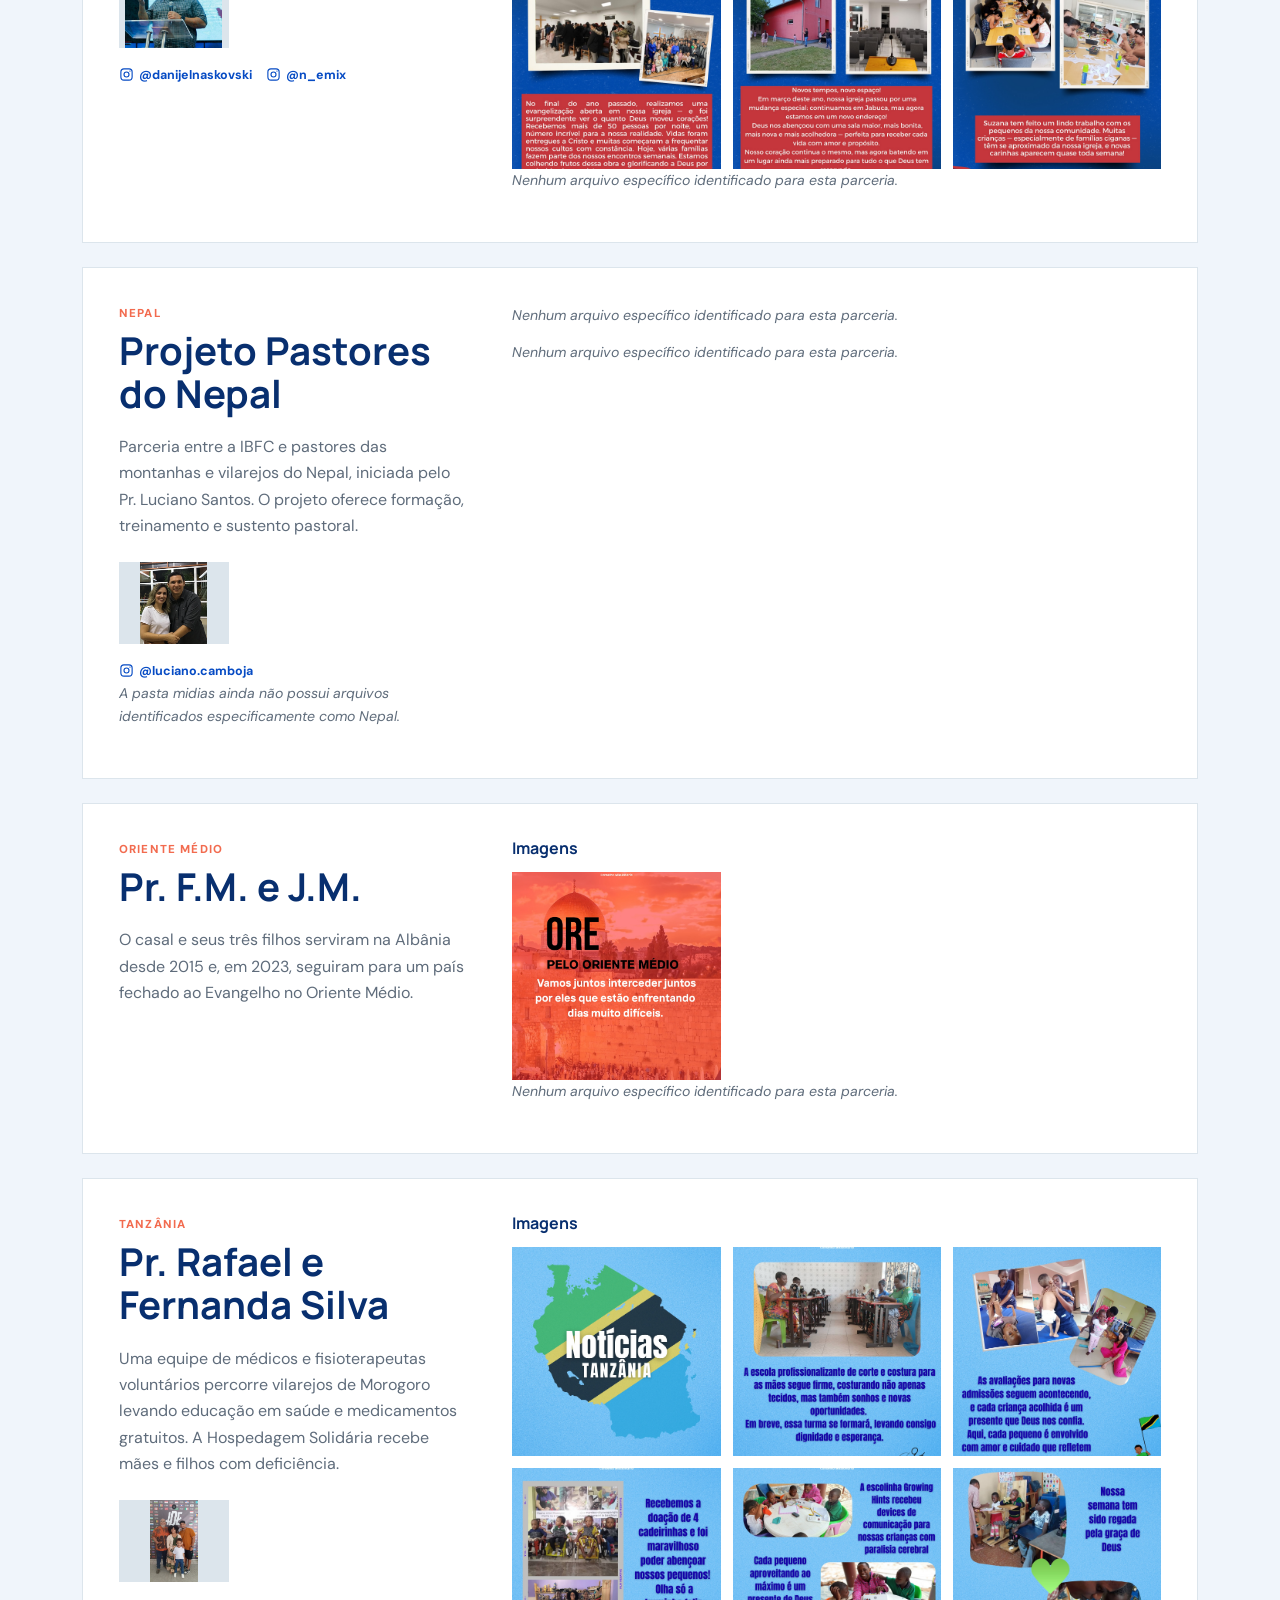
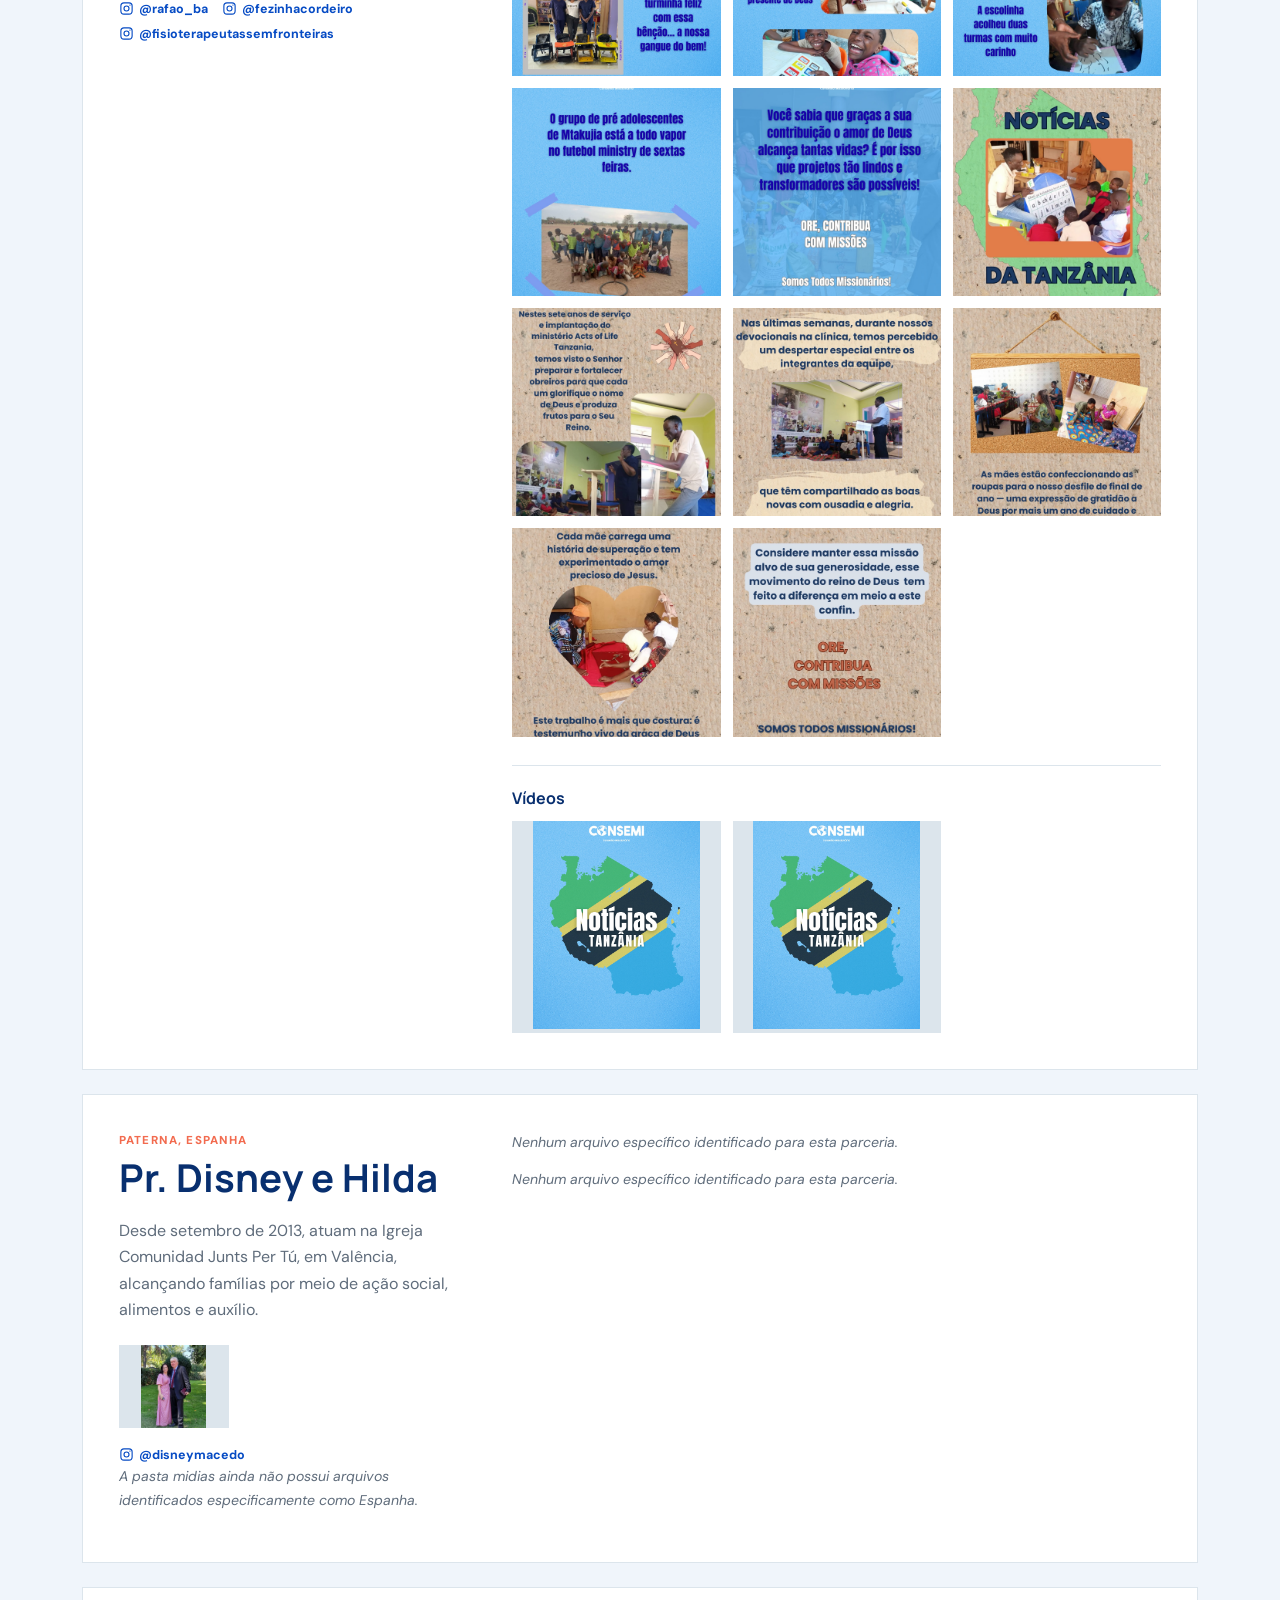
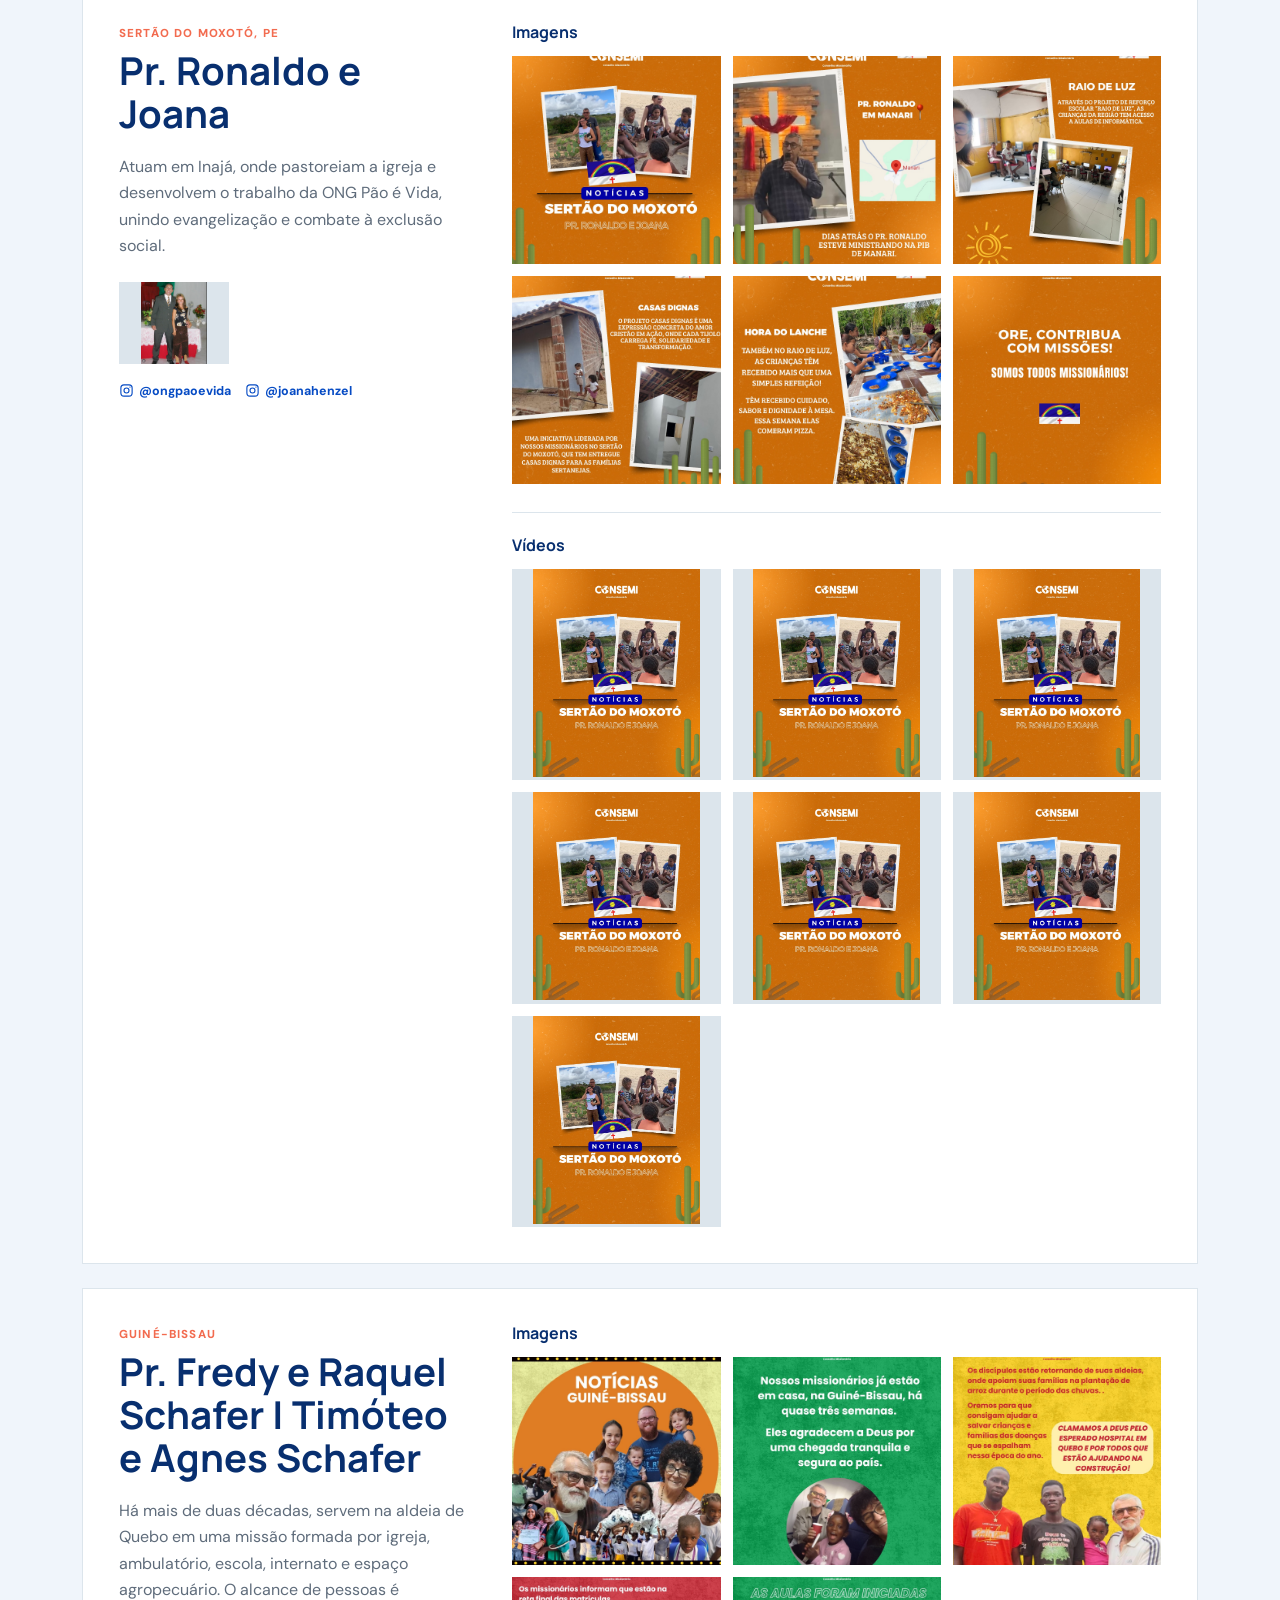
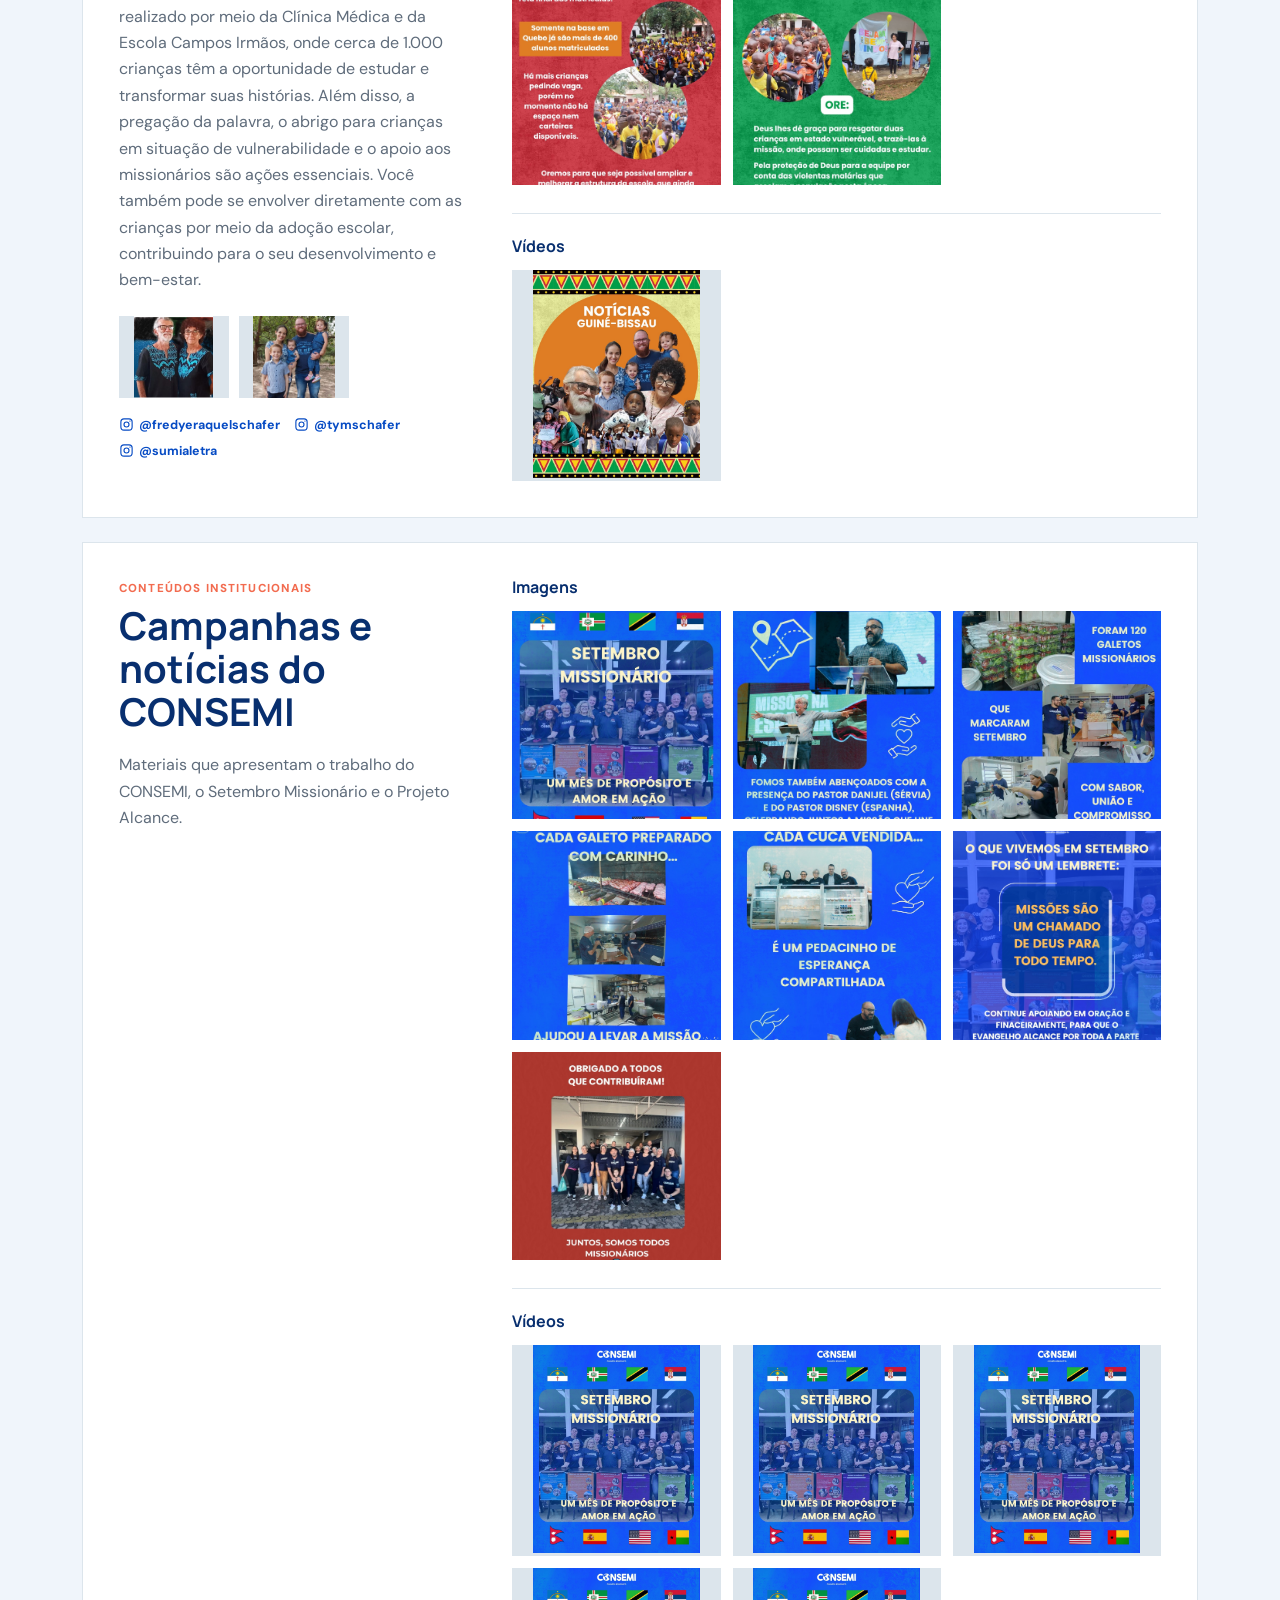
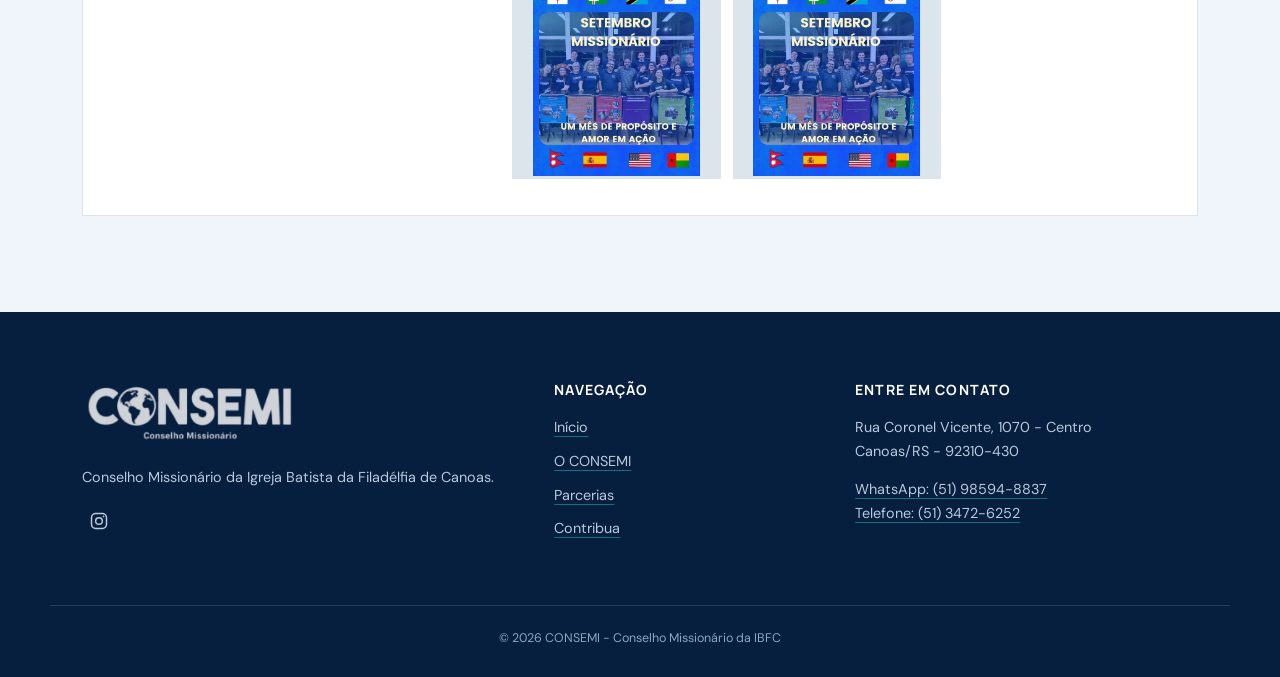
==== commit 09cbcb74: "Publica autoplay e corrige retratos dos pastores" ====
--- a/parcerias.html
+++ b/parcerias.html
@@ -11,7 +11,6 @@
   <link href="https://fonts.googleapis.com/css2?family=DM+Sans:wght@400;500;600;700&family=Manrope:wght@600;700;800&display=swap" rel="stylesheet">
   <link rel="stylesheet" href="style.css">
   <style>
-    /* Faz o vídeo esticar até a altura total da área azul */
     .partnership-intro-grid {
       align-items: stretch !important;
     }
@@ -73,7 +72,7 @@
     <section class="partnership-intro">
       <div class="wrap partnership-intro-grid">
         <div class="partnership-intro-media">
-          <video controls loop preload="metadata" playsinline>
+          <video controls autoplay loop muted preload="metadata" playsinline>
             <source src="midias/missoes_contribua.mp4" type="video/mp4">
             Seu navegador não suporta vídeo.
           </video>
@@ -134,10 +133,10 @@
     const mediaRoot = 'midias/';
     const partnerships = [
       { id: 'egmar', place: 'Nova Prata, RS', title: 'Pr. Egmar', text: 'A Igreja Batista Filadélfia é nossa parceria missionária dentro do Rio Grande do Sul. Contribuímos mensalmente para o sustento da igreja.', profileImages: ['imagens/Pr Egmar.png'], social: [['@mesquitaegmar', 'https://www.instagram.com/mesquitaegmar/']], images: ['novaprata1.jpg', 'novaprata2.jpg', 'novaprata3.jpg'], videos: ['novapratavideo1.mp4'] },
-      { id: 'danijel', place: 'Sérvia', title: 'Pr. Danijel Naskovski', text: 'Pastor da Igreja Cristã Batista Betel da Sérvia, Danijel é casado com Suzana e pai da Emi. Além de liderar a igreja, trabalha com crianças e adolescentes.', profileImages: ['imagens/Pr Daniel.png'], social: [['@danijelnaskovski', 'https://www.instagram.com/danijelnaskovski/'], ['@n_emix', 'https://www.instagram.com/n_emix/']], images: ['servia1.jpg', 'servia2.jpg', 'servia3.jpg', 'servia4.jpg', 'servia5.jpg', 'servia6.jpg'], videos: [] },
+      { id: 'danijel', place: 'Sérvia', title: 'Pr. Danijel Naskovski', text: 'Pastor da Igreja Cristã Batista Betel da Sérvia, Danijel é casado com Suzana e pai da Emi. Além de liderar a igreja, trabalha com crianças e adolescentes.', profileImages: ['imagens/Pr Danijel.png'], social: [['@danijelnaskovski', 'https://www.instagram.com/danijelnaskovski/'], ['@n_emix', 'https://www.instagram.com/n_emix/']], images: ['servia1.jpg', 'servia2.jpg', 'servia3.jpg', 'servia4.jpg', 'servia5.jpg', 'servia6.jpg'], videos: [] },
       { id: 'luciano', place: 'Nepal', title: 'Projeto Pastores do Nepal', text: 'Parceria entre a IBFC e pastores das montanhas e vilarejos do Nepal, iniciada pelo Pr. Luciano Santos. O projeto oferece formação, treinamento e sustento pastoral.', profileImages: ['imagens/Pr Luciano.png'], social: [['@luciano.camboja', 'https://www.instagram.com/luciano.camboja/']], images: [], videos: [], note: 'A pasta midias ainda não possui arquivos identificados especificamente como Nepal.' },
       { id: 'oriente-medio', place: 'Oriente Médio', title: 'Pr. F.M. e J.M.', text: 'O casal e seus três filhos serviram na Albânia desde 2015 e, em 2023, seguiram para um país fechado ao Evangelho no Oriente Médio.', social: [], images: ['oriente1.jpg'], videos: [] },
-      { id: 'tanzania', place: 'Tanzânia', title: 'Pr. Rafael e Fernanda Silva', text: 'Uma equipe de médicos e fisioterapeutas voluntários percorre vilarejos de Morogoro levando educação em saúde e medicamentos gratuitos. A Hospedagem Solidária recebe mães e filhos com deficiência.', social: [['@rafao_ba', 'https://www.instagram.com/rafao_ba/'], ['@fezinhacordeiro', 'https://www.instagram.com/fezinhacordeiro/'], ['@fisioterapeutassemfronteiras', 'https://www.instagram.com/fisioterapeutassemfronteiras/']], images: ['tanzania1.jpg', 'tanzania2.jpg', 'tanzania3.jpg', 'tanzania4.jpg', 'tanzania5.jpg', 'tanzania6.jpg', 'tanzania7.jpg', 'tanzania8.jpg', 'tanzania11.jpg', 'tanzania12.jpg', 'tanzania13.jpg', 'tanzania14.jpg', 'tanzania15.jpg', 'tanzania16.jpg'], videos: ['tanzaniavideo1.mp4', 'tanzaniavideo4.mp4'] },
+      { id: 'tanzania', place: 'Tanzânia', title: 'Pr. Rafael e Fernanda Silva', text: 'Uma equipe de médicos e fisioterapeutas voluntários percorre vilarejos de Morogoro levando educação em saúde e medicamentos gratuitos. A Hospedagem Solidária recebe mães e filhos com deficiência.', profileImages: ['imagens/Pr Rafael.png'], social: [['@rafao_ba', 'https://www.instagram.com/rafao_ba/'], ['@fezinhacordeiro', 'https://www.instagram.com/fezinhacordeiro/'], ['@fisioterapeutassemfronteiras', 'https://www.instagram.com/fisioterapeutassemfronteiras/']], images: ['tanzania1.jpg', 'tanzania2.jpg', 'tanzania3.jpg', 'tanzania4.jpg', 'tanzania5.jpg', 'tanzania6.jpg', 'tanzania7.jpg', 'tanzania8.jpg', 'tanzania11.jpg', 'tanzania12.jpg', 'tanzania13.jpg', 'tanzania14.jpg', 'tanzania15.jpg', 'tanzania16.jpg'], videos: ['tanzaniavideo1.mp4', 'tanzaniavideo4.mp4'] },
       { id: 'disney', place: 'Paterna, Espanha', title: 'Pr. Disney e Hilda', text: 'Desde setembro de 2013, atuam na Igreja Comunidad Junts Per Tú, em Valência, alcançando famílias por meio de ação social, alimentos e auxílio.', profileImages: ['imagens/Pr Disney e Hilda.png'], social: [['@disneymacedo', 'https://www.instagram.com/disneymacedo/']], images: [], videos: [], note: 'A pasta midias ainda não possui arquivos identificados especificamente como Espanha.' },
       { id: 'ronaldo', place: 'Sertão do Moxotó, PE', title: 'Pr. Ronaldo e Joana', text: 'Atuam em Inajá, onde pastoreiam a igreja e desenvolvem o trabalho da ONG Pão é Vida, unindo evangelização e combate à exclusão social.', profileImages: ['imagens/Pr Ronaldo e Joana.png'], social: [['@ongpaoevida', 'https://www.instagram.com/ongpaoevida/'], ['@joanahenzel', 'https://www.instagram.com/joanahenzel/']], images: ['sertao1.jpg', 'sertao2.jpg', 'sertao3.jpg', 'sertao4.jpg', 'sertao6.jpg', 'sertao7.jpg'], videos: ['sertãovideo1.mp4', 'sertãovideo2.mp4', 'sertãovideo3.mp4', 'sertãovideo4.mp4', 'sertãovideo5.mp4', 'sertãovideo6.mp4', 'sertãovideo7.mp4'] },
       { id: 'fredy', place: 'Guiné-Bissau', title: 'Pr. Fredy e Raquel Schafer | Timóteo e Agnes Schafer', text: 'Há mais de duas décadas, servem na aldeia de Quebo em uma missão formada por igreja, ambulatório, escola, internato e espaço agropecuário. O alcance de pessoas é realizado por meio da Clínica Médica e da Escola Campos Irmãos, onde cerca de 1.000 crianças têm a oportunidade de estudar e transformar suas histórias. Além disso, a pregação da palavra, o abrigo para crianças em situação de vulnerabilidade e o apoio aos missionários são ações essenciais. Você também pode se envolver diretamente com as crianças por meio da adoção escolar, contribuindo para o seu desenvolvimento e bem-estar.', profileImages: ['imagens/Fred e Raquel.png', 'imagens/Timoteo e Agnes.png'], social: [['@fredyeraquelschafer', 'https://www.instagram.com/fredyeraquelschafer/'], ['@tymschafer', 'https://www.instagram.com/tymschafer/'], ['@sumialetra', 'https://www.instagram.com/sumialetra/']], images: ['guiné1.jpg', 'guiné2.jpg', 'guiné3.jpg', 'guiné4.jpg', 'guiné5.jpg'], videos: ['guinévideo1.mp4'] }
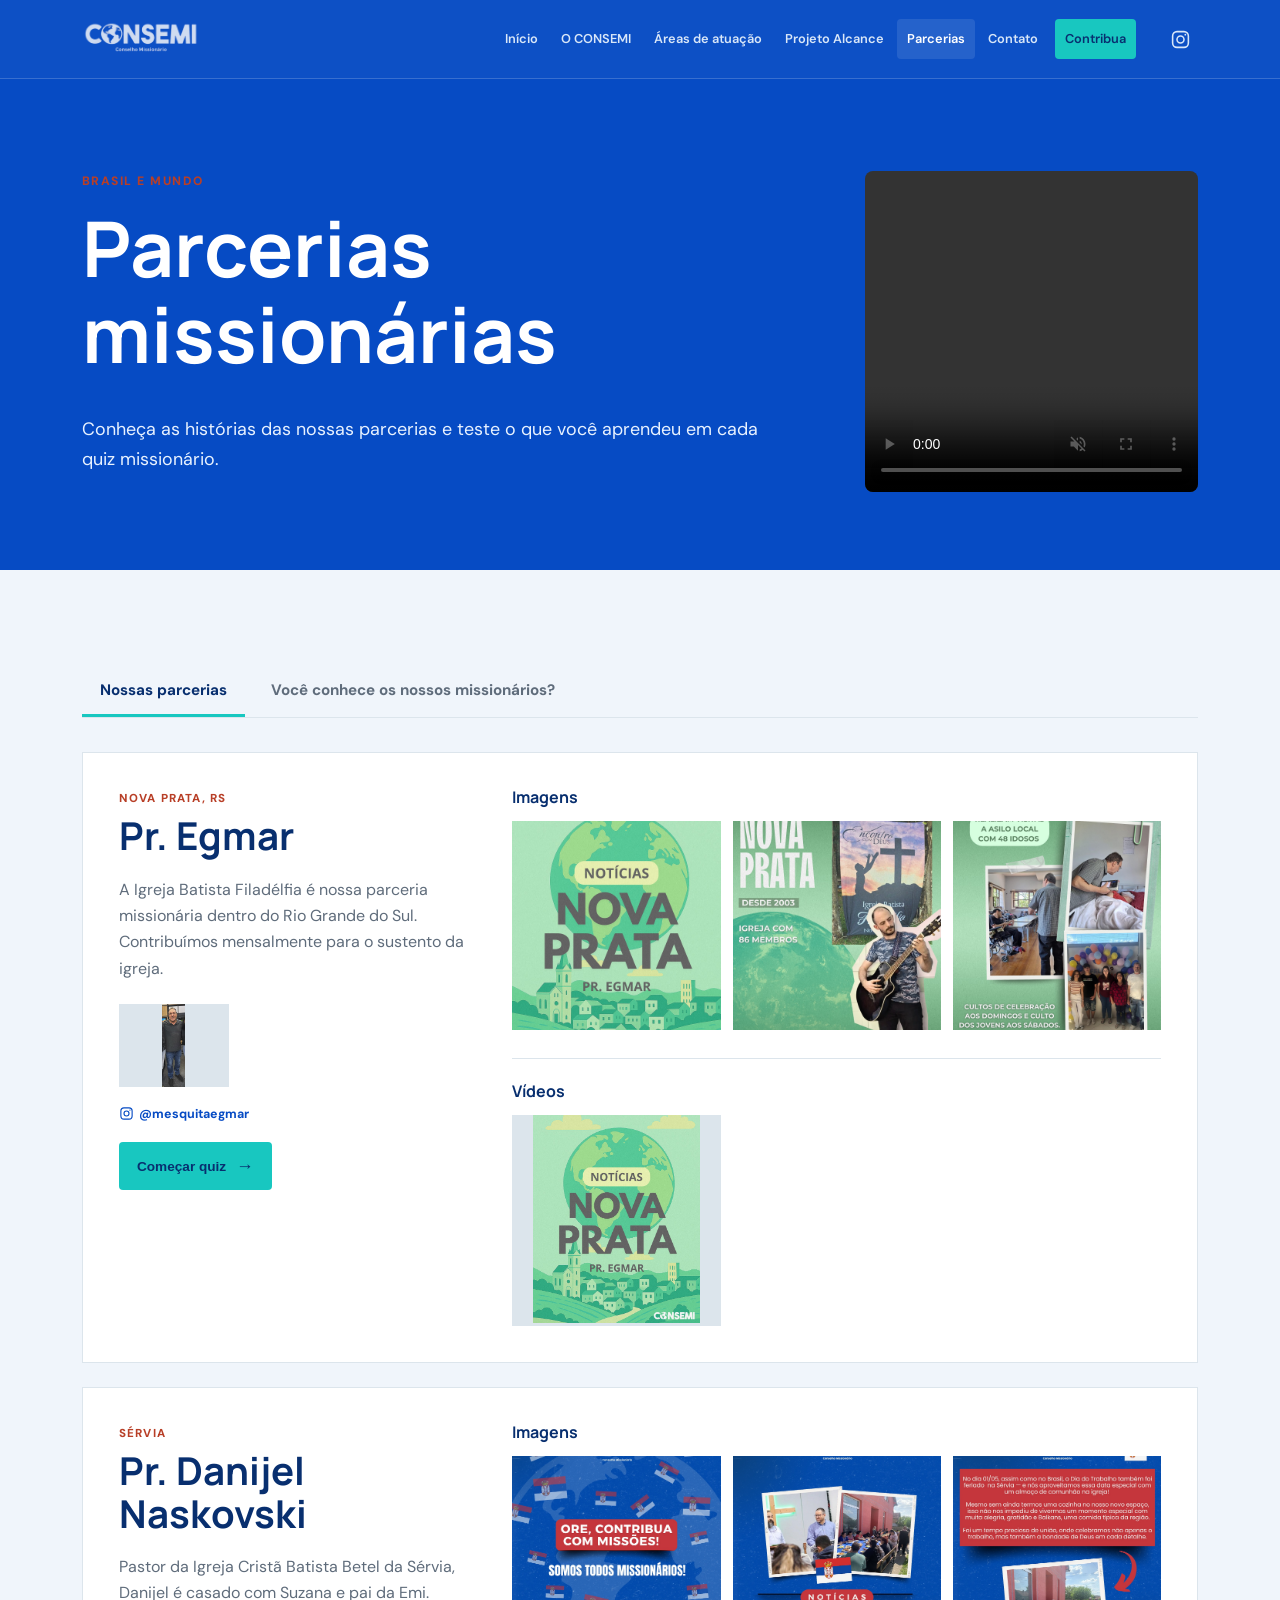
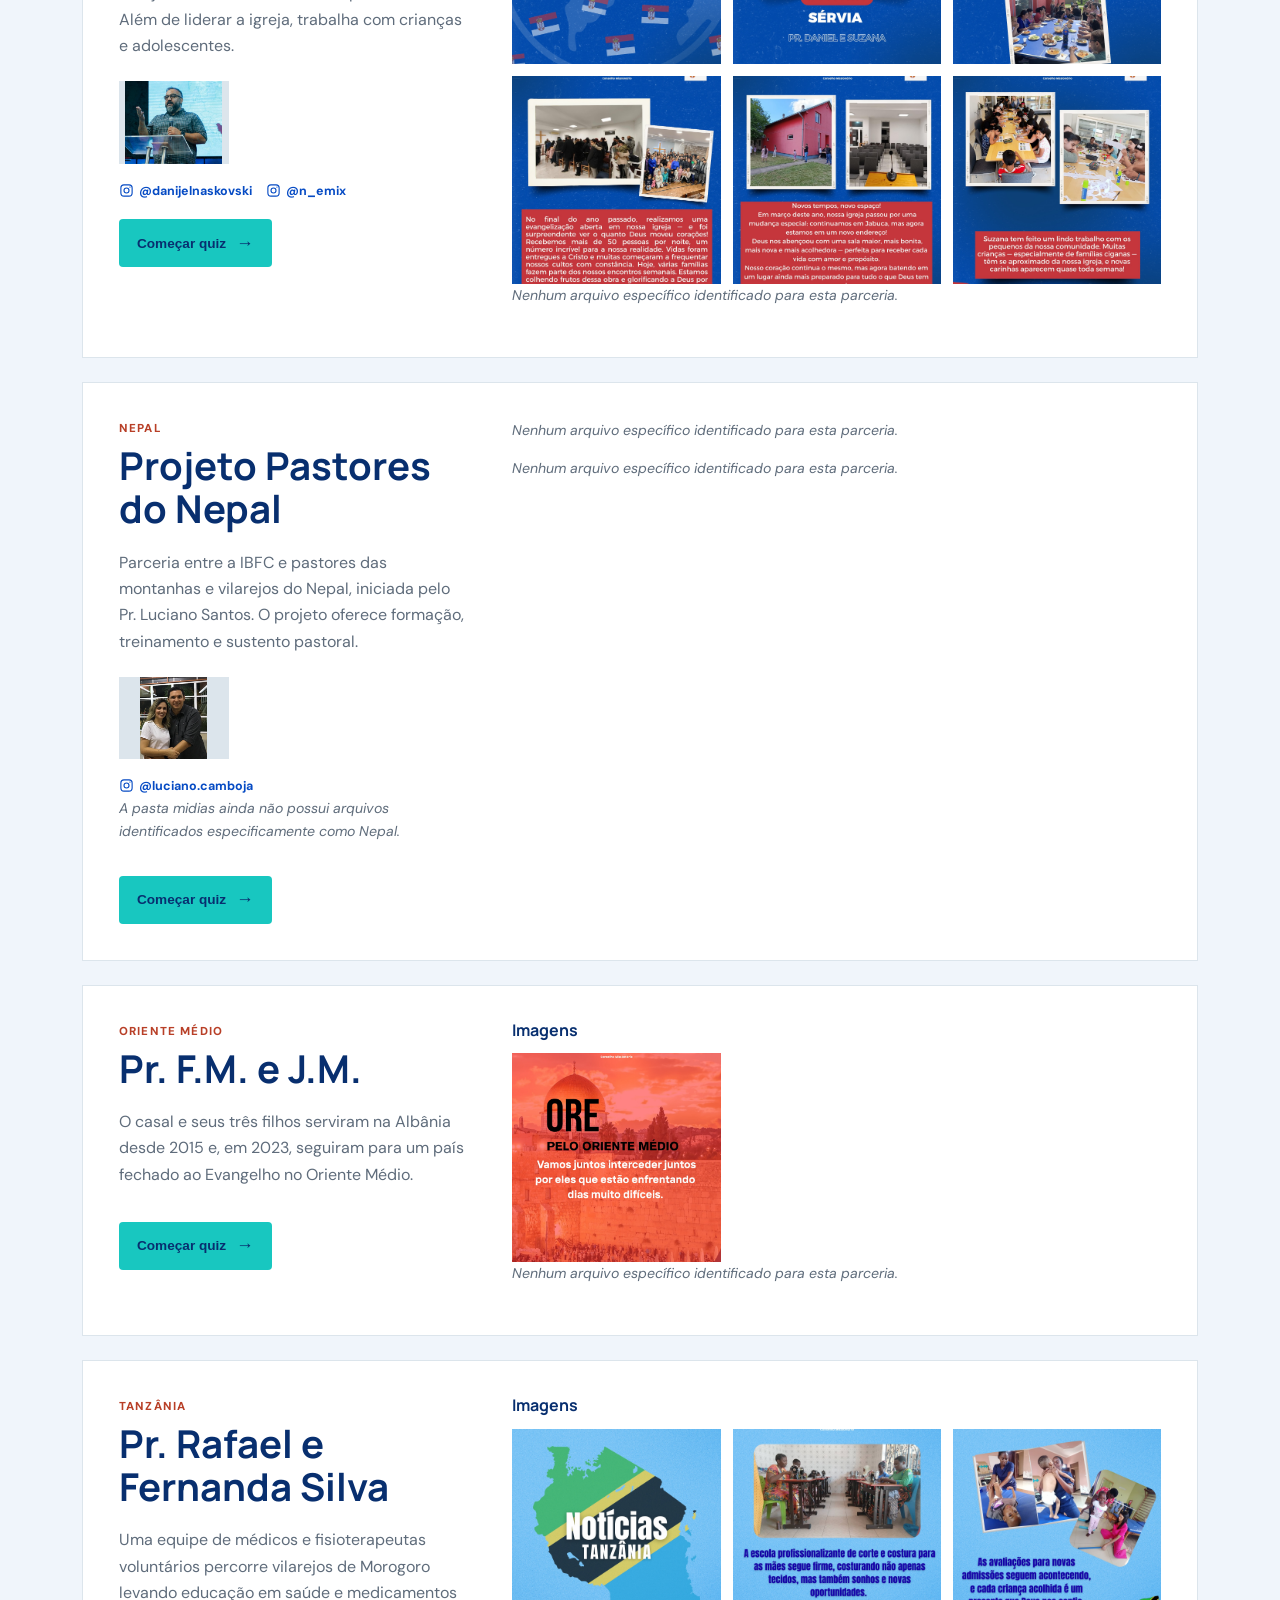
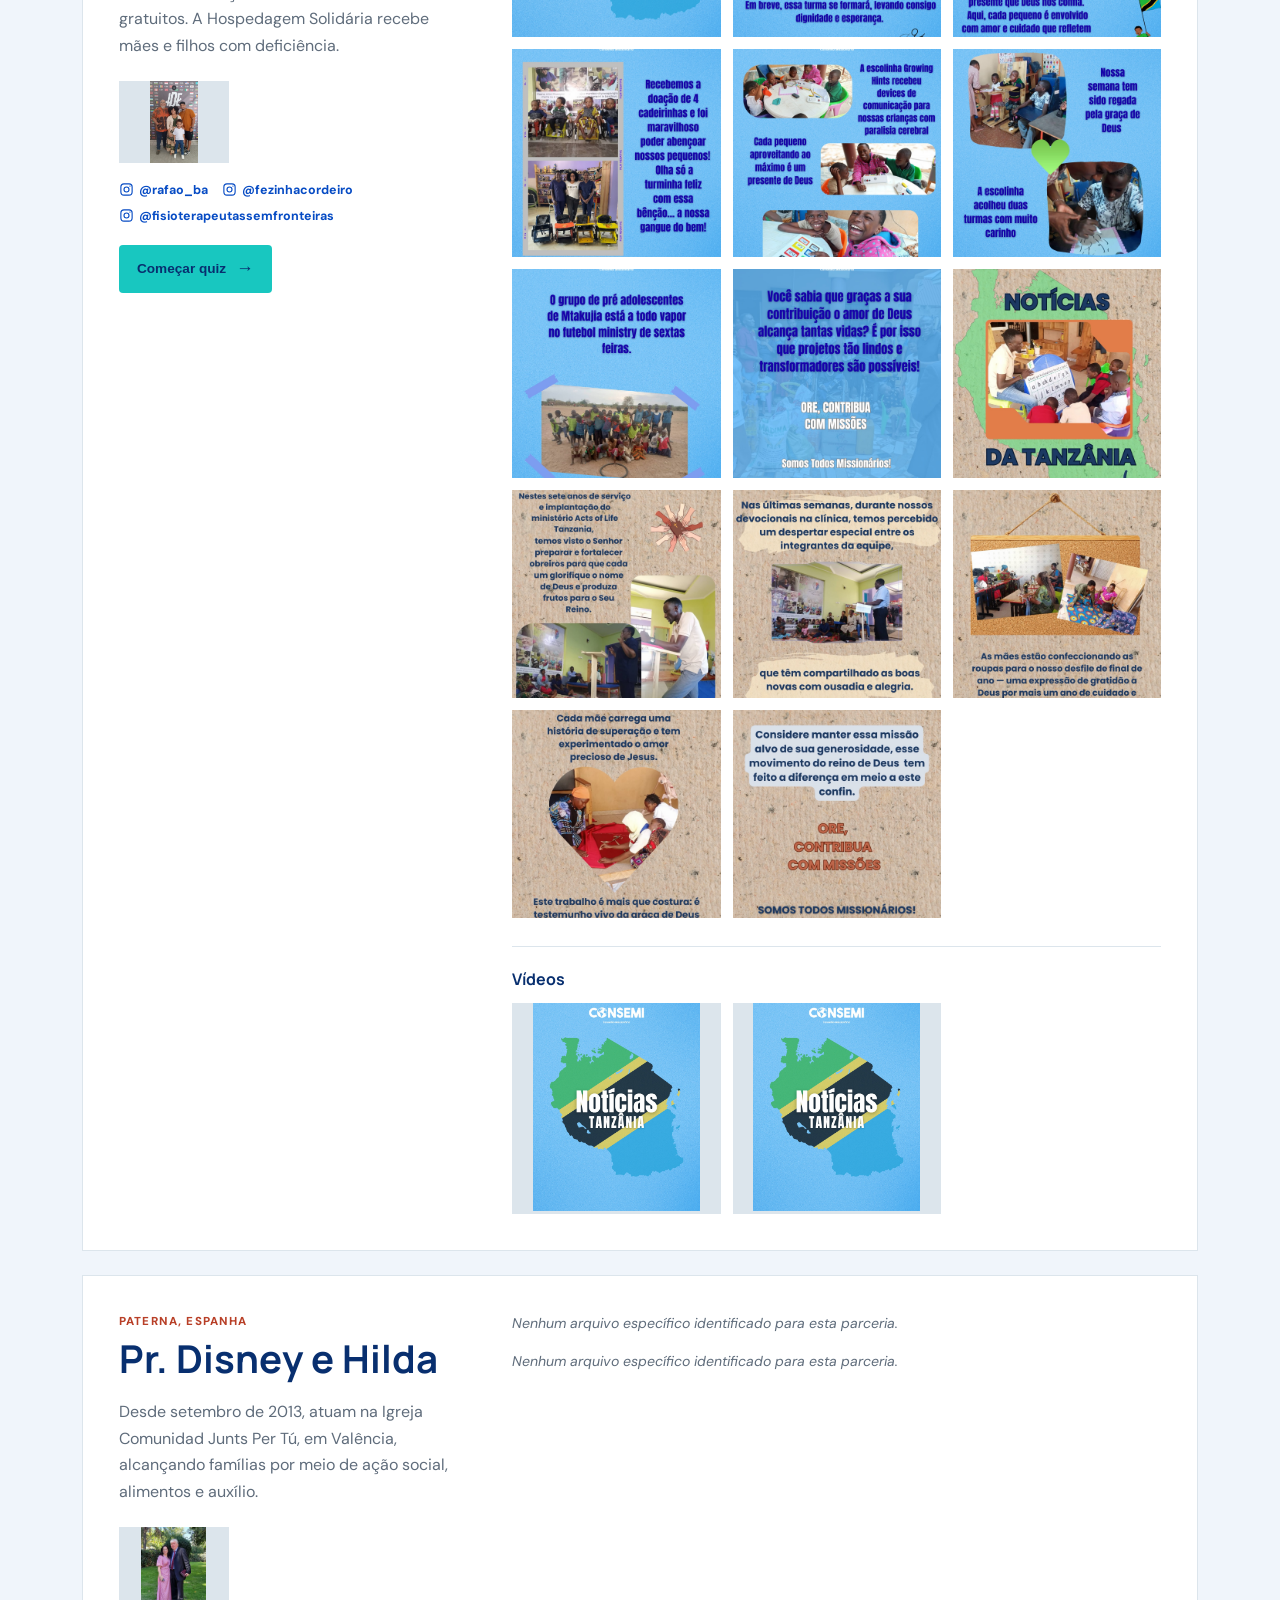
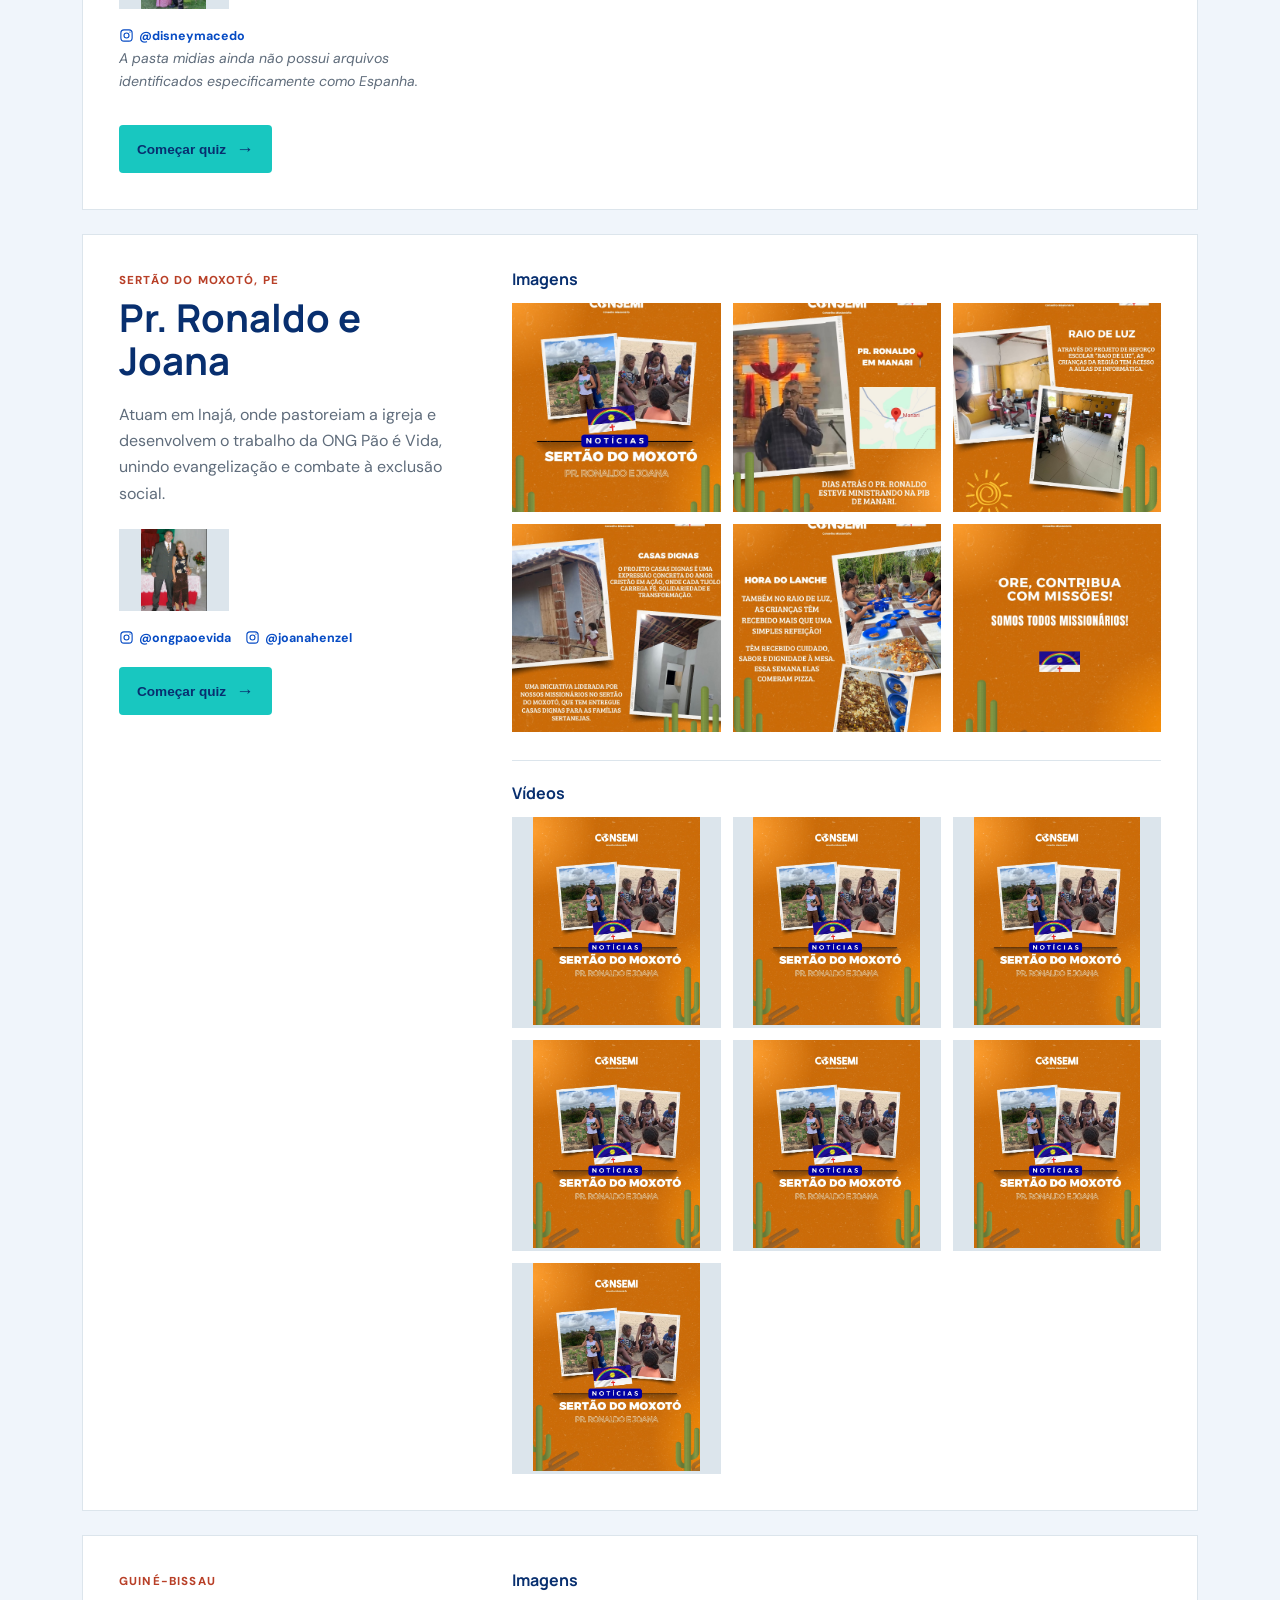
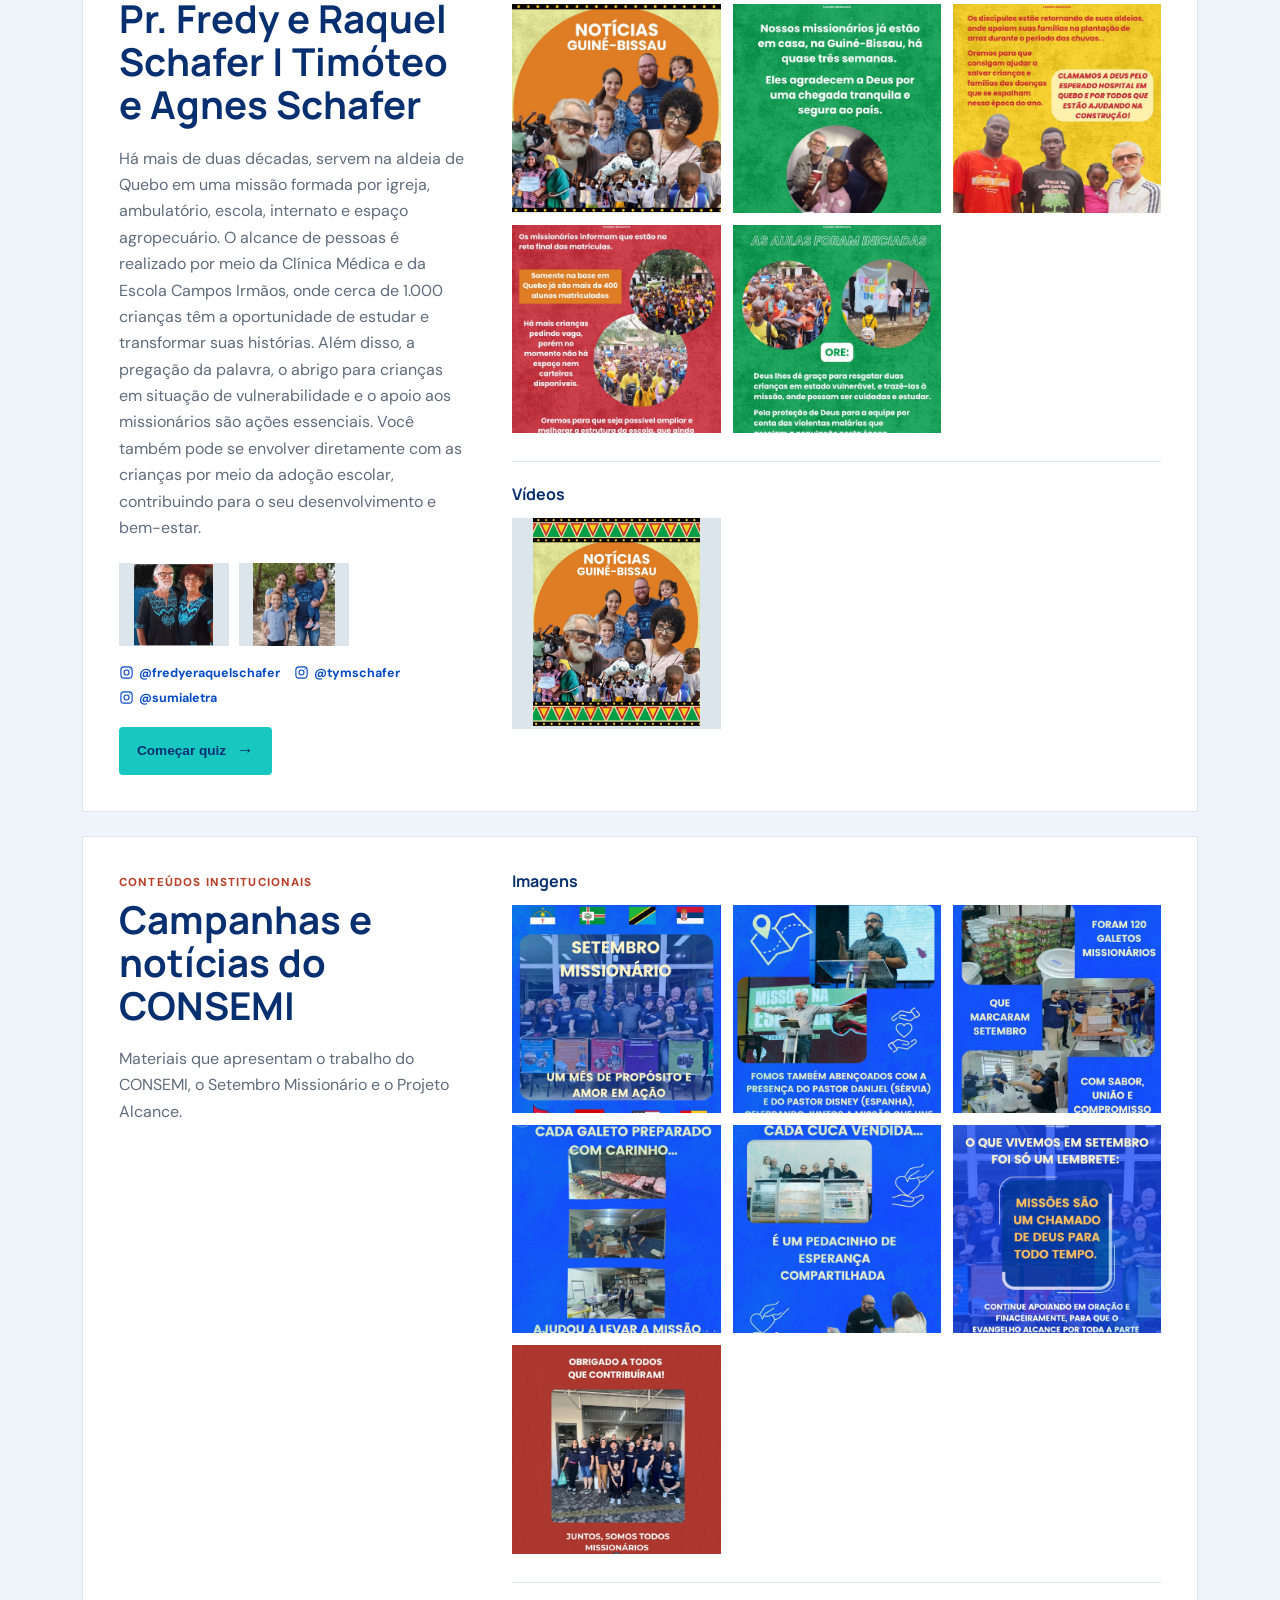
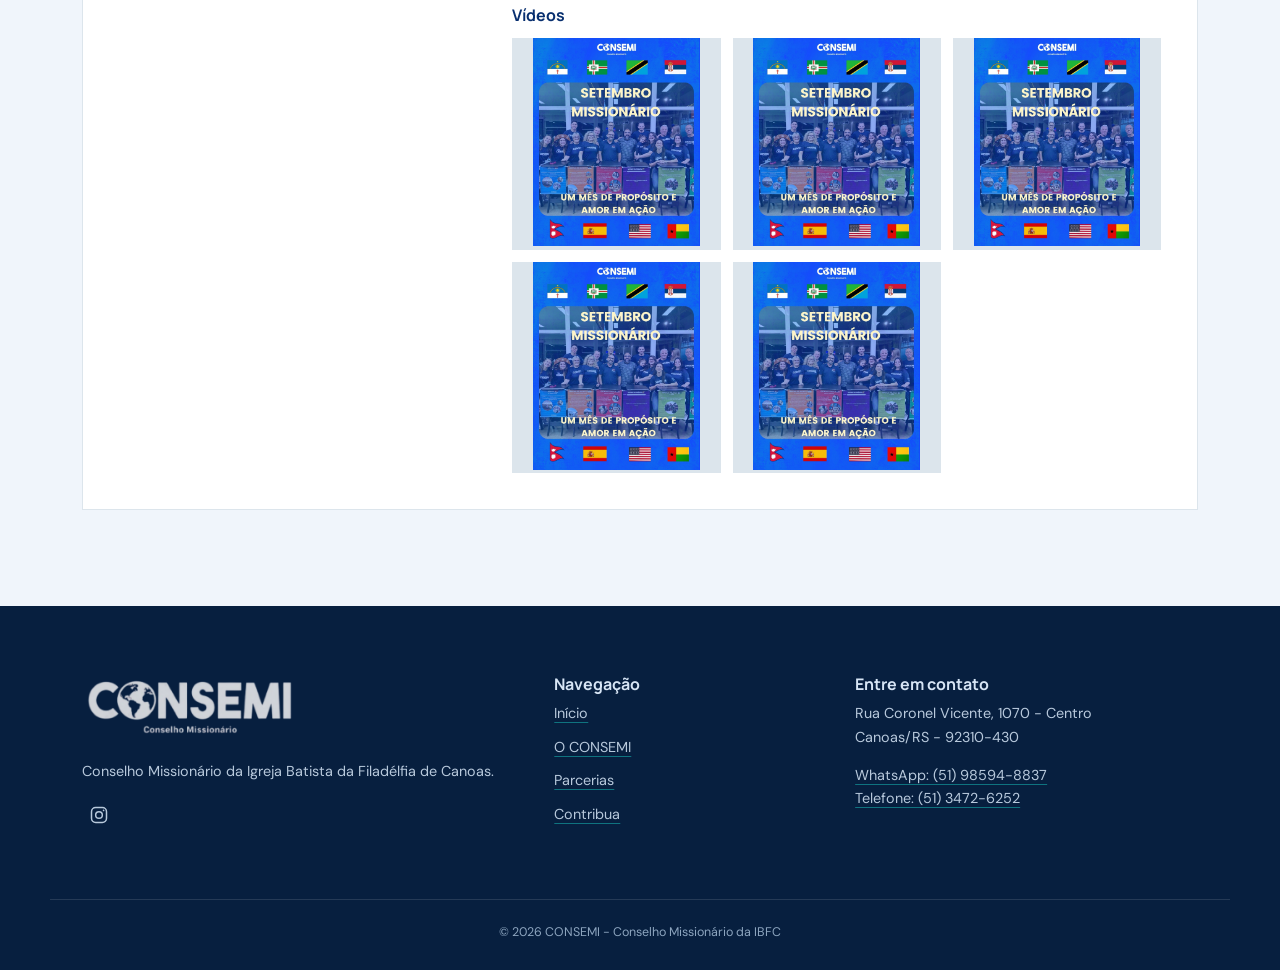
==== commit 2109f62f: "Troca link de contato por texto de escaneamento do Pix ao lado do QR Co-authored-by: Copilot <223556" ====
--- a/parcerias.html
+++ b/parcerias.html
@@ -80,13 +80,55 @@
         <div>
           <span class="section-kicker">Brasil e mundo</span>
           <h1>Parcerias missionárias</h1>
-          <p>Encontre abaixo a descrição de cada parceria, suas imagens e seus vídeos.</p>
+          <p>Conheça as histórias das nossas parcerias e teste o que você aprendeu em cada quiz missionário.</p>
         </div>
       </div>
     </section>
 
     <section class="partnership-list">
-      <div class="wrap" id="partnership-list"></div>
+      <div class="wrap">
+        <div class="partnership-tabs" role="tablist" aria-label="Conteúdo de parcerias">
+          <button class="partnership-tab" id="tab-parcerias" type="button" role="tab" aria-selected="true" aria-controls="painel-parcerias" tabindex="0">Nossas parcerias</button>
+          <button class="partnership-tab" id="tab-quiz" type="button" role="tab" aria-selected="false" aria-controls="painel-quiz" tabindex="-1">Você conhece os nossos missionários?</button>
+        </div>
+        <div class="partnership-tabpanel" id="painel-parcerias" role="tabpanel" aria-labelledby="tab-parcerias" tabindex="0">
+          <div id="partnership-list"></div>
+        </div>
+        <div class="partnership-tabpanel" id="painel-quiz" role="tabpanel" aria-labelledby="tab-quiz" tabindex="0" hidden>
+          <div class="mission-quiz-heading">
+            <span class="section-kicker">Aprenda e participe</span>
+            <h2>Você conhece os nossos missionários?</h2>
+            <p>Escolha uma parceria e responda ao quiz sobre o país e o trabalho missionário.</p>
+          </div>
+          <div class="mission-quiz-grid" id="mission-quiz-list"></div>
+          <section class="mission-quiz-player" id="mission-quiz-player" aria-label="Quiz missionário" hidden>
+            <div class="quiz-player-toolbar">
+              <button class="quiz-back" id="quiz-back" type="button">← Todos os quizzes</button>
+            </div>
+            <div class="quiz-question-card" id="quiz-question-card">
+              <div class="quiz-question-meta">
+                <span class="quiz-country" id="quiz-country"></span>
+                <span class="quiz-question-count" id="quiz-question-count"></span>
+              </div>
+              <div class="quiz-progress" id="quiz-progress" role="progressbar" aria-label="Progresso do quiz" aria-valuemin="0" aria-valuemax="10" aria-valuenow="1"><span id="quiz-progress-fill"></span></div>
+              <h3 id="quiz-question" tabindex="-1"></h3>
+              <div class="quiz-options" id="quiz-options" role="group" aria-labelledby="quiz-question"></div>
+              <p class="quiz-feedback" id="quiz-feedback" role="status" aria-live="polite" hidden></p>
+              <button class="button button-primary quiz-next" id="quiz-next" type="button" hidden>Próxima pergunta <span aria-hidden="true">→</span></button>
+            </div>
+            <div class="quiz-result" id="quiz-result" hidden>
+              <span class="quiz-result-icon" aria-hidden="true">✓</span>
+              <span class="section-kicker">Desafio concluído</span>
+              <h3 id="quiz-result-score"></h3>
+              <p id="quiz-result-message"></p>
+              <div class="quiz-result-actions">
+                <button class="button button-primary" id="quiz-retry" type="button">Tentar novamente</button>
+                <button class="button button-secondary quiz-result-back" id="quiz-result-back" type="button">Ver outros quizzes</button>
+              </div>
+            </div>
+          </section>
+        </div>
+      </div>
     </section>
   </main>
 
@@ -129,25 +171,154 @@
     <button class="media-lightbox-arrow media-lightbox-next" type="button" aria-label="Próxima mídia">&#10095;</button>
   </div>
 
+  <script src="quiz-data.js"></script>
   <script>
     const mediaRoot = 'midias/';
     const partnerships = [
-      { id: 'egmar', place: 'Nova Prata, RS', title: 'Pr. Egmar', text: 'A Igreja Batista Filadélfia é nossa parceria missionária dentro do Rio Grande do Sul. Contribuímos mensalmente para o sustento da igreja.', profileImages: ['imagens/Pr Egmar.png'], social: [['@mesquitaegmar', 'https://www.instagram.com/mesquitaegmar/']], images: ['novaprata1.jpg', 'novaprata2.jpg', 'novaprata3.jpg'], videos: ['novapratavideo1.mp4'] },
-      { id: 'danijel', place: 'Sérvia', title: 'Pr. Danijel Naskovski', text: 'Pastor da Igreja Cristã Batista Betel da Sérvia, Danijel é casado com Suzana e pai da Emi. Além de liderar a igreja, trabalha com crianças e adolescentes.', profileImages: ['imagens/Pr Danijel.png'], social: [['@danijelnaskovski', 'https://www.instagram.com/danijelnaskovski/'], ['@n_emix', 'https://www.instagram.com/n_emix/']], images: ['servia1.jpg', 'servia2.jpg', 'servia3.jpg', 'servia4.jpg', 'servia5.jpg', 'servia6.jpg'], videos: [] },
-      { id: 'luciano', place: 'Nepal', title: 'Projeto Pastores do Nepal', text: 'Parceria entre a IBFC e pastores das montanhas e vilarejos do Nepal, iniciada pelo Pr. Luciano Santos. O projeto oferece formação, treinamento e sustento pastoral.', profileImages: ['imagens/Pr Luciano.png'], social: [['@luciano.camboja', 'https://www.instagram.com/luciano.camboja/']], images: [], videos: [], note: 'A pasta midias ainda não possui arquivos identificados especificamente como Nepal.' },
-      { id: 'oriente-medio', place: 'Oriente Médio', title: 'Pr. F.M. e J.M.', text: 'O casal e seus três filhos serviram na Albânia desde 2015 e, em 2023, seguiram para um país fechado ao Evangelho no Oriente Médio.', social: [], images: ['oriente1.jpg'], videos: [] },
-      { id: 'tanzania', place: 'Tanzânia', title: 'Pr. Rafael e Fernanda Silva', text: 'Uma equipe de médicos e fisioterapeutas voluntários percorre vilarejos de Morogoro levando educação em saúde e medicamentos gratuitos. A Hospedagem Solidária recebe mães e filhos com deficiência.', profileImages: ['imagens/Pr Rafael.png'], social: [['@rafao_ba', 'https://www.instagram.com/rafao_ba/'], ['@fezinhacordeiro', 'https://www.instagram.com/fezinhacordeiro/'], ['@fisioterapeutassemfronteiras', 'https://www.instagram.com/fisioterapeutassemfronteiras/']], images: ['tanzania1.jpg', 'tanzania2.jpg', 'tanzania3.jpg', 'tanzania4.jpg', 'tanzania5.jpg', 'tanzania6.jpg', 'tanzania7.jpg', 'tanzania8.jpg', 'tanzania11.jpg', 'tanzania12.jpg', 'tanzania13.jpg', 'tanzania14.jpg', 'tanzania15.jpg', 'tanzania16.jpg'], videos: ['tanzaniavideo1.mp4', 'tanzaniavideo4.mp4'] },
-      { id: 'disney', place: 'Paterna, Espanha', title: 'Pr. Disney e Hilda', text: 'Desde setembro de 2013, atuam na Igreja Comunidad Junts Per Tú, em Valência, alcançando famílias por meio de ação social, alimentos e auxílio.', profileImages: ['imagens/Pr Disney e Hilda.png'], social: [['@disneymacedo', 'https://www.instagram.com/disneymacedo/']], images: [], videos: [], note: 'A pasta midias ainda não possui arquivos identificados especificamente como Espanha.' },
-      { id: 'ronaldo', place: 'Sertão do Moxotó, PE', title: 'Pr. Ronaldo e Joana', text: 'Atuam em Inajá, onde pastoreiam a igreja e desenvolvem o trabalho da ONG Pão é Vida, unindo evangelização e combate à exclusão social.', profileImages: ['imagens/Pr Ronaldo e Joana.png'], social: [['@ongpaoevida', 'https://www.instagram.com/ongpaoevida/'], ['@joanahenzel', 'https://www.instagram.com/joanahenzel/']], images: ['sertao1.jpg', 'sertao2.jpg', 'sertao3.jpg', 'sertao4.jpg', 'sertao6.jpg', 'sertao7.jpg'], videos: ['sertãovideo1.mp4', 'sertãovideo2.mp4', 'sertãovideo3.mp4', 'sertãovideo4.mp4', 'sertãovideo5.mp4', 'sertãovideo6.mp4', 'sertãovideo7.mp4'] },
-      { id: 'fredy', place: 'Guiné-Bissau', title: 'Pr. Fredy e Raquel Schafer | Timóteo e Agnes Schafer', text: 'Há mais de duas décadas, servem na aldeia de Quebo em uma missão formada por igreja, ambulatório, escola, internato e espaço agropecuário. O alcance de pessoas é realizado por meio da Clínica Médica e da Escola Campos Irmãos, onde cerca de 1.000 crianças têm a oportunidade de estudar e transformar suas histórias. Além disso, a pregação da palavra, o abrigo para crianças em situação de vulnerabilidade e o apoio aos missionários são ações essenciais. Você também pode se envolver diretamente com as crianças por meio da adoção escolar, contribuindo para o seu desenvolvimento e bem-estar.', profileImages: ['imagens/Fred e Raquel.png', 'imagens/Timoteo e Agnes.png'], social: [['@fredyeraquelschafer', 'https://www.instagram.com/fredyeraquelschafer/'], ['@tymschafer', 'https://www.instagram.com/tymschafer/'], ['@sumialetra', 'https://www.instagram.com/sumialetra/']], images: ['guiné1.jpg', 'guiné2.jpg', 'guiné3.jpg', 'guiné4.jpg', 'guiné5.jpg'], videos: ['guinévideo1.mp4'] }
+      { id: 'egmar', place: 'Nova Prata, RS', title: 'Pr. Egmar', text: 'A Igreja Batista Filadélfia é nossa parceria missionária dentro do Rio Grande do Sul. Contribuímos mensalmente para o sustento da igreja.', profileImages: ['imagens/Pr Egmar.png'], social: [['@mesquitaegmar', 'https://www.instagram.com/mesquitaegmar/']], images: ['novaprata1.jpg', 'novaprata2.jpg', 'novaprata3.jpg'], videos: ['novapratavideo1.mp4'], quiz: { missionaries: 'Egmar', place: 'Nova Prata', url: 'https://share.gemini.google/XrqexRu82wuh' } },
+      { id: 'danijel', place: 'Sérvia', title: 'Pr. Danijel Naskovski', text: 'Pastor da Igreja Cristã Batista Betel da Sérvia, Danijel é casado com Suzana e pai da Emi. Além de liderar a igreja, trabalha com crianças e adolescentes.', profileImages: ['imagens/Pr Danijel.png'], social: [['@danijelnaskovski', 'https://www.instagram.com/danijelnaskovski/'], ['@n_emix', 'https://www.instagram.com/n_emix/']], images: ['servia1.jpg', 'servia2.jpg', 'servia3.jpg', 'servia4.jpg', 'servia5.jpg', 'servia6.jpg'], videos: [], quiz: { missionaries: 'Danijel e Suzana', place: 'Sérvia', url: 'https://share.gemini.google/ii22j5Ht447O' } },
+      { id: 'luciano', place: 'Nepal', title: 'Projeto Pastores do Nepal', text: 'Parceria entre a IBFC e pastores das montanhas e vilarejos do Nepal, iniciada pelo Pr. Luciano Santos. O projeto oferece formação, treinamento e sustento pastoral.', profileImages: ['imagens/Pr Luciano.png'], social: [['@luciano.camboja', 'https://www.instagram.com/luciano.camboja/']], images: [], videos: [], note: 'A pasta midias ainda não possui arquivos identificados especificamente como Nepal.', quiz: { missionaries: 'Pastores Locais', place: 'Nepal', url: 'https://share.gemini.google/60F00094bGMB' } },
+      { id: 'oriente-medio', place: 'Oriente Médio', title: 'Pr. F.M. e J.M.', text: 'O casal e seus três filhos serviram na Albânia desde 2015 e, em 2023, seguiram para um país fechado ao Evangelho no Oriente Médio.', social: [], images: ['oriente1.jpg'], videos: [], quiz: { missionaries: 'Marques', place: 'Albânia e outros', url: 'https://share.gemini.google/SmzvdbrhG193' } },
+      { id: 'tanzania', place: 'Tanzânia', title: 'Pr. Rafael e Fernanda Silva', text: 'Uma equipe de médicos e fisioterapeutas voluntários percorre vilarejos de Morogoro levando educação em saúde e medicamentos gratuitos. A Hospedagem Solidária recebe mães e filhos com deficiência.', profileImages: ['imagens/Pr Rafael.png'], social: [['@rafao_ba', 'https://www.instagram.com/rafao_ba/'], ['@fezinhacordeiro', 'https://www.instagram.com/fezinhacordeiro/'], ['@fisioterapeutassemfronteiras', 'https://www.instagram.com/fisioterapeutassemfronteiras/']], images: ['tanzania1.jpg', 'tanzania2.jpg', 'tanzania3.jpg', 'tanzania4.jpg', 'tanzania5.jpg', 'tanzania6.jpg', 'tanzania7.jpg', 'tanzania8.jpg', 'tanzania11.jpg', 'tanzania12.jpg', 'tanzania13.jpg', 'tanzania14.jpg', 'tanzania15.jpg', 'tanzania16.jpg'], videos: ['tanzaniavideo1.mp4', 'tanzaniavideo4.mp4'], quiz: { missionaries: 'Rafael e Fernanda', place: 'Tanzânia', url: 'https://share.gemini.google/vrPTtRuXOmB3' } },
+      { id: 'disney', place: 'Paterna, Espanha', title: 'Pr. Disney e Hilda', text: 'Desde setembro de 2013, atuam na Igreja Comunidad Junts Per Tú, em Valência, alcançando famílias por meio de ação social, alimentos e auxílio.', profileImages: ['imagens/Pr Disney e Hilda.png'], social: [['@disneymacedo', 'https://www.instagram.com/disneymacedo/']], images: [], videos: [], note: 'A pasta midias ainda não possui arquivos identificados especificamente como Espanha.', quiz: { missionaries: 'Disney e Hilda', place: 'Espanha', url: 'https://share.gemini.google/IrYmiBj7sYim' } },
+      { id: 'ronaldo', place: 'Sertão do Moxotó, PE', title: 'Pr. Ronaldo e Joana', text: 'Atuam em Inajá, onde pastoreiam a igreja e desenvolvem o trabalho da ONG Pão é Vida, unindo evangelização e combate à exclusão social.', profileImages: ['imagens/Pr Ronaldo e Joana.png'], social: [['@ongpaoevida', 'https://www.instagram.com/ongpaoevida/'], ['@joanahenzel', 'https://www.instagram.com/joanahenzel/']], images: ['sertao1.jpg', 'sertao2.jpg', 'sertao3.jpg', 'sertao4.jpg', 'sertao6.jpg', 'sertao7.jpg'], videos: ['sertãovideo1.mp4', 'sertãovideo2.mp4', 'sertãovideo3.mp4', 'sertãovideo4.mp4', 'sertãovideo5.mp4', 'sertãovideo6.mp4', 'sertãovideo7.mp4'], quiz: { missionaries: 'Ronaldo e Joana', place: 'Sertão de Moxotó', url: 'https://share.gemini.google/oFGWdcszvqo2' } },
+      { id: 'fredy', place: 'Guiné-Bissau', title: 'Pr. Fredy e Raquel Schafer | Timóteo e Agnes Schafer', text: 'Há mais de duas décadas, servem na aldeia de Quebo em uma missão formada por igreja, ambulatório, escola, internato e espaço agropecuário. O alcance de pessoas é realizado por meio da Clínica Médica e da Escola Campos Irmãos, onde cerca de 1.000 crianças têm a oportunidade de estudar e transformar suas histórias. Além disso, a pregação da palavra, o abrigo para crianças em situação de vulnerabilidade e o apoio aos missionários são ações essenciais. Você também pode se envolver diretamente com as crianças por meio da adoção escolar, contribuindo para o seu desenvolvimento e bem-estar.', profileImages: ['imagens/Fred e Raquel.png', 'imagens/Timoteo e Agnes.png'], social: [['@fredyeraquelschafer', 'https://www.instagram.com/fredyeraquelschafer/'], ['@tymschafer', 'https://www.instagram.com/tymschafer/'], ['@sumialetra', 'https://www.instagram.com/sumialetra/']], images: ['guiné1.jpg', 'guiné2.jpg', 'guiné3.jpg', 'guiné4.jpg', 'guiné5.jpg'], videos: ['guinévideo1.mp4'], quiz: { missionaries: 'Fred e Raquel', place: 'Guiné-Bissau', url: 'https://share.gemini.google/XZS45bSWtLz6' } }
     ];
     const institutional = { id: 'institucional', place: 'Conteúdos institucionais', title: 'Campanhas e notícias do CONSEMI', text: 'Materiais que apresentam o trabalho do CONSEMI, o Setembro Missionário e o Projeto Alcance.', images: ['setembro1.jpg', 'setembro2.jpg', 'setembro3.jpg', 'setembro4.jpg', 'setembro5.jpg', 'setembro6.jpg', 'setembro8.jpg'], videos: ['mesmissoes1.mp4', 'mesmissoes2.mp4', 'mesmissoes4.mp4', 'mesmissoes13.mp4', 'projetoAlcancevideo.mp4'] };
     const instagramIcon = '<svg class="instagram-icon" viewBox="0 0 24 24" aria-hidden="true"><rect x="3" y="3" width="18" height="18" rx="5"></rect><circle cx="12" cy="12" r="4"></circle><circle cx="17.5" cy="6.5" r="1"></circle></svg>';
     const mediaItems = [];
     function renderMedia(files, type, title, poster, partnershipId) { if (!files.length) return '<p class="media-empty">Nenhum arquivo específico identificado para esta parceria.</p>'; return `<div class="media-kind"><h3>${type === 'image' ? 'Imagens' : 'Vídeos'}</h3><div class="partnership-media-grid">${files.map(file => { const index = mediaItems.push({ src: `${mediaRoot}${file}`, type, title, poster: `${mediaRoot}${poster}`, partnershipId }) - 1; return `<button class="media-trigger" type="button" data-media-index="${index}" aria-label="Abrir ${type === 'image' ? 'imagem' : 'vídeo'} de ${title}">${type === 'image' ? `<img src="${mediaRoot}${file}" alt="${title}">` : `<video preload="metadata" poster="${mediaRoot}${poster}"><source src="${mediaRoot}${file}" type="video/mp4"></video>`}</button>`; }).join('')}</div></div>`; }
     function renderProfileMedia(files, title, partnershipId) { if (!files?.length) return ''; return `<div class="partner-profile-media" aria-label="Imagens dos missionários">${files.map(file => { const index = mediaItems.push({ src: file, type: 'image', title, partnershipId }) - 1; return `<button class="media-trigger" type="button" data-media-index="${index}" aria-label="Abrir imagem de ${title}"><img src="${file}" alt="${title}"></button>`; }).join('')}</div>`; }
-    function renderPartnership(item) { const socials = (item.social || []).map(([label, url]) => `<a href="${url}" target="_blank" rel="noopener">${instagramIcon}${label}</a>`).join(''); const poster = item.images[0] || 'setembro1.jpg'; return `<article class="partnership-detail" id="${item.id}"><div class="partnership-copy"><span class="partner-location">${item.place}</span><h2>${item.title}</h2><p>${item.text}</p>${renderProfileMedia(item.profileImages, `Imagem dos missionários de ${item.title}`, item.id)}${socials ? `<div class="partner-links">${socials}</div>` : ''}${item.note ? `<p class="media-empty">${item.note}</p>` : ''}</div><div class="partnership-media">${renderMedia(item.images, 'image', `Imagem de ${item.title}`, poster, item.id)}${renderMedia(item.videos, 'video', `Vídeo de ${item.title}`, poster, item.id)}</div></article>`; }
+    function renderQuizLink(quizId) { return `<button class="button button-primary partnership-quiz-link partnership-quiz-start" type="button" data-quiz-id="${quizId}">Começar quiz <span aria-hidden="true">→</span></button>`; }
+    function renderPartnership(item) { const socials = (item.social || []).map(([label, url]) => `<a href="${url}" target="_blank" rel="noopener">${instagramIcon}${label}</a>`).join(''); const poster = item.images[0] || 'setembro1.jpg'; return `<article class="partnership-detail" id="${item.id}"><div class="partnership-copy"><span class="partner-location">${item.place}</span><h2>${item.title}</h2><p>${item.text}</p>${renderProfileMedia(item.profileImages, `Imagem dos missionários de ${item.title}`, item.id)}${socials ? `<div class="partner-links">${socials}</div>` : ''}${item.note ? `<p class="media-empty">${item.note}</p>` : ''}${item.quiz ? renderQuizLink(item.id) : ''}</div><div class="partnership-media">${renderMedia(item.images, 'image', `Imagem de ${item.title}`, poster, item.id)}${renderMedia(item.videos, 'video', `Vídeo de ${item.title}`, poster, item.id)}</div></article>`; }
     document.querySelector('#partnership-list').innerHTML = [...partnerships, institutional].map(renderPartnership).join('');
+    document.querySelector('#mission-quiz-list').innerHTML = partnerships.filter(item => item.quiz).map(item => `<article class="mission-quiz-card"><div class="mission-quiz-card-top"><span class="mission-quiz-icon" aria-hidden="true"><svg viewBox="0 0 24 24"><circle cx="12" cy="12" r="9"></circle><path d="M3 12h18M12 3a15 15 0 0 1 0 18M12 3a15 15 0 0 0 0 18"></path></svg></span><span class="mission-quiz-label">Desafio missionário</span></div><span class="partner-location">${item.quiz.place}</span><h3>${item.quiz.missionaries}</h3><p>Conheça melhor este lugar e o trabalho dos nossos missionários.</p><button class="button button-primary partnership-quiz-link partnership-quiz-start" type="button" data-quiz-id="${item.id}">Começar quiz <span aria-hidden="true">→</span></button></article>`).join('');
+    const tabs = [...document.querySelectorAll('.partnership-tab')];
+    const tabPanels = tabs.map(tab => document.querySelector(`#${tab.getAttribute('aria-controls')}`));
+    function activateTab(index, moveFocus = false) {
+      tabs.forEach((tab, tabIndex) => {
+        const isActive = tabIndex === index;
+        tab.setAttribute('aria-selected', String(isActive));
+        tab.tabIndex = isActive ? 0 : -1;
+        tabPanels[tabIndex].hidden = !isActive;
+      });
+      if (moveFocus) tabs[index].focus();
+    }
+    tabs.forEach((tab, index) => {
+      tab.addEventListener('click', () => activateTab(index));
+      tab.addEventListener('keydown', event => {
+        const nextIndex = event.key === 'ArrowRight' ? (index + 1) % tabs.length : event.key === 'ArrowLeft' ? (index - 1 + tabs.length) % tabs.length : event.key === 'Home' ? 0 : event.key === 'End' ? tabs.length - 1 : -1;
+        if (nextIndex < 0) return;
+        event.preventDefault();
+        activateTab(nextIndex, true);
+      });
+    });
+    const quizPlayer = document.querySelector('#mission-quiz-player');
+    const quizGrid = document.querySelector('#mission-quiz-list');
+    const quizQuestionCard = document.querySelector('#quiz-question-card');
+    const quizResult = document.querySelector('#quiz-result');
+    const quizOptions = document.querySelector('#quiz-options');
+    const quizFeedback = document.querySelector('#quiz-feedback');
+    const quizNext = document.querySelector('#quiz-next');
+    let activeQuiz;
+    let activeQuizId;
+    let activeQuestion = 0;
+    let quizScore = 0;
+    let answerLocked = false;
+    function renderQuizQuestion() {
+      const question = activeQuiz.questions[activeQuestion];
+      const total = activeQuiz.questions.length;
+      document.querySelector('#quiz-country').textContent = partnerships.find(item => item.id === activeQuizId).quiz.place;
+      document.querySelector('#quiz-question-count').textContent = `Pergunta ${activeQuestion + 1} de ${total}`;
+      document.querySelector('#quiz-progress').setAttribute('aria-valuemax', String(total));
+      document.querySelector('#quiz-progress').setAttribute('aria-valuenow', String(activeQuestion + 1));
+      document.querySelector('#quiz-progress-fill').style.width = `${((activeQuestion + 1) / total) * 100}%`;
+      document.querySelector('#quiz-question').textContent = question.question;
+      quizOptions.replaceChildren();
+      question.options.forEach((option, index) => {
+        const button = document.createElement('button');
+        button.className = 'quiz-option';
+        button.type = 'button';
+        button.setAttribute('aria-pressed', 'false');
+        const letter = document.createElement('span');
+        letter.className = 'quiz-option-letter';
+        letter.textContent = String.fromCharCode(65 + index);
+        const label = document.createElement('span');
+        label.className = 'quiz-option-text';
+        label.textContent = option;
+        button.append(letter, label);
+        button.addEventListener('click', () => answerQuizQuestion(index));
+        quizOptions.append(button);
+      });
+      quizFeedback.hidden = true;
+      quizFeedback.textContent = '';
+      quizNext.hidden = true;
+      quizNext.textContent = activeQuestion === total - 1 ? 'Ver resultado' : 'Próxima pergunta →';
+      answerLocked = false;
+    }
+    function startQuiz(id) {
+      activeQuizId = id;
+      activeQuiz = window.missionQuizData.find(quiz => quiz.id === id);
+      if (!activeQuiz) throw new Error(`Quiz não encontrado: ${id}`);
+      activeQuestion = 0;
+      quizScore = 0;
+      quizGrid.hidden = true;
+      quizPlayer.hidden = false;
+      quizQuestionCard.hidden = false;
+      quizResult.hidden = true;
+      document.querySelector('#quiz-back').hidden = false;
+      renderQuizQuestion();
+      quizPlayer.scrollIntoView({ behavior: 'smooth', block: 'start' });
+      document.querySelector('#quiz-question').focus({ preventScroll: true });
+    }
+    function answerQuizQuestion(selectedIndex) {
+      if (answerLocked) return;
+      answerLocked = true;
+      const question = activeQuiz.questions[activeQuestion];
+      const correct = selectedIndex === question.correct;
+      if (correct) quizScore++;
+      [...quizOptions.children].forEach((button, index) => {
+        button.disabled = true;
+        button.setAttribute('aria-pressed', String(index === selectedIndex));
+        if (index === question.correct) button.classList.add('is-correct');
+        else if (index === selectedIndex) button.classList.add('is-incorrect');
+      });
+      quizFeedback.classList.toggle('is-correct', correct);
+      quizFeedback.classList.toggle('is-incorrect', !correct);
+      quizFeedback.textContent = correct ? 'Muito bem! Você acertou.' : `Quase! A resposta correta é ${String.fromCharCode(65 + question.correct)}. ${question.options[question.correct]}`;
+      quizFeedback.hidden = false;
+      quizNext.hidden = false;
+    }
+    function showQuizResult() {
+      quizQuestionCard.hidden = true;
+      quizResult.hidden = false;
+      document.querySelector('#quiz-result-score').textContent = `${quizScore} de ${activeQuiz.questions.length} respostas corretas`;
+      document.querySelector('#quiz-result-message').textContent = quizScore === activeQuiz.questions.length
+        ? 'Excelente! Você conhece muito bem esta parceria missionária.'
+        : 'Obrigado por conhecer melhor esta parceria. Você pode tentar novamente ou explorar outro quiz.';
+      document.querySelector('#quiz-back').hidden = true;
+      document.querySelector('#quiz-retry').focus();
+    }
+    function returnToQuizList() {
+      quizPlayer.hidden = true;
+      quizGrid.hidden = false;
+      quizGrid.querySelector('.partnership-quiz-start')?.focus();
+    }
+    document.querySelectorAll('.partnership-quiz-start').forEach(button => button.addEventListener('click', () => {
+      activateTab(1);
+      startQuiz(button.dataset.quizId);
+    }));
+    document.querySelector('#quiz-back').addEventListener('click', returnToQuizList);
+    document.querySelector('#quiz-result-back').addEventListener('click', returnToQuizList);
+    document.querySelector('#quiz-retry').addEventListener('click', () => startQuiz(activeQuizId));
+    quizNext.addEventListener('click', () => {
+      if (activeQuestion === activeQuiz.questions.length - 1) showQuizResult();
+      else {
+        activeQuestion++;
+        renderQuizQuestion();
+        document.querySelector('#quiz-question').focus();
+      }
+    });
     const lightbox = document.querySelector('#media-lightbox');
     const lightboxContent = lightbox.querySelector('.media-lightbox-content');
     let activeMedia = 0;
--- a/style.css
+++ b/style.css
@@ -2,7 +2,7 @@
   --navy: #082f6f;
   --blue: #064bc4;
   --cyan: #18c7c0;
-  --coral: #f26b4f;
+  --coral: #b83f27;
   --yellow: #ffd166;
   --paper: #f7fafc;
   --surface: #ffffff;
@@ -22,6 +22,7 @@
   line-height: 1.65;
   -webkit-font-smoothing: antialiased;
 }
+.home-page { font-family: system-ui, -apple-system, BlinkMacSystemFont, 'Segoe UI', sans-serif; }
 img { display: block; max-width: 100%; }
 a { color: inherit; }
 h1, h2, h3, h4 {
@@ -30,6 +31,7 @@
   line-height: 1.12;
   margin: 0 0 .5em;
 }
+.home-page h1, .home-page h2, .home-page h3, .home-page h4, .home-page .vm-cell .tag, .home-page .goal::before { font-family: inherit; }
 h2 { color: var(--navy); font-size: clamp(2rem, 4vw, 3.2rem); }
 p { margin-top: 0; }
 .wrap { margin: 0 auto; max-width: 1180px; padding: 0 32px; }
@@ -57,9 +59,10 @@
 .nav-toggle { background: transparent; border: 0; cursor: pointer; display: none; height: 42px; padding: 10px; width: 42px; }
 .nav-toggle span { background: #fff; display: block; height: 2px; margin: 5px 0; width: 22px; }
 
-.hero { align-items: center; background: url('imagens/Captura de tela 2026-09-17 114542.png') center 48% / cover no-repeat; color: #fff; display: flex; min-height: min(76vh, 720px); padding: 96px max(32px, calc((100vw - 1116px) / 2)); position: relative; }
-.hero::before { background: rgba(4, 42, 112, .78); content: ''; inset: 0; position: absolute; }
-.hero-content { max-width: 790px; position: relative; z-index: 1; }
+.hero { align-items: center; background: #042a70; color: #fff; display: flex; min-height: min(76vh, 720px); padding: 96px max(32px, calc((100vw - 1116px) / 2)); position: relative; }
+.hero-image { height: 100%; inset: 0; object-fit: cover; position: absolute; width: 100%; }
+.hero::before { background: rgba(4, 42, 112, .78); content: ''; inset: 0; position: absolute; z-index: 1; }
+.hero-content { max-width: 790px; position: relative; z-index: 2; }
 .hero .eyebrow { align-items: center; color: var(--cyan); display: flex; font-size: .76rem; font-weight: 800; letter-spacing: .14em; margin-bottom: 18px; text-transform: uppercase; }
 .hero .eyebrow::before { background: var(--cyan); content: ''; height: 3px; margin-right: 12px; width: 34px; }
 .hero h1 { color: #fff; font-size: clamp(3rem, 6vw, 5.5rem); max-width: 790px; }
@@ -80,8 +83,19 @@
 .about-grid figure::before { border: 4px solid var(--cyan); content: ''; height: 75%; position: absolute; right: -18px; top: -18px; width: 75%; z-index: -1; }
 .about-grid figure img { aspect-ratio: 4 / 3; border-radius: 6px; box-shadow: var(--shadow); object-fit: cover; width: 100%; }
 .about-grid-map { gap: 54px; grid-template-columns: .75fr 1.25fr; }
+.about-grid .partnership-map { aspect-ratio: 16 / 9; overflow: hidden; }
 .about-grid .partnership-map::before { height: 82%; width: 82%; }
-.about-grid .partnership-map img { aspect-ratio: auto; background: #fff; object-fit: contain; }
+.about-grid .partnership-map img {
+  aspect-ratio: auto;
+  background: #fff;
+  height: 116%;
+  max-width: none;
+  object-fit: cover;
+  position: relative;
+  left: -8%;
+  top: -8%;
+  width: 116%;
+}
 .section-alt { background: #eaf4f7; }
 .vm-grid { display: grid; gap: 24px; grid-template-columns: 1fr 1fr; }
 .vm-cell { background: var(--surface); border-top: 5px solid var(--blue); box-shadow: 0 10px 32px rgba(8, 47, 111, .07); padding: 42px; }
@@ -103,9 +117,23 @@
 .contribution-grid { align-items: center; display: grid; gap: 48px; grid-template-columns: 1fr auto; }
 .contribution-grid h2 { color: #fff; margin-bottom: 12px; }
 .contribution-grid p { color: #d7e5f5; margin: 0; max-width: 690px; }
+.contribution-actions { display: grid; gap: 10px; min-width: min(100%, 520px); }
+.pix-payment { align-items: start; display: grid; gap: 14px; grid-template-columns: 112px minmax(0, 1fr); }
+.pix-qr { background: #fff; border: 1px solid #b9d5e8; border-radius: 4px; height: 112px; padding: 5px; width: 112px; }
+.pix-details { display: grid; gap: 10px; min-width: 0; }
+.contribution-actions label { color: #fff; font-size: .85rem; font-weight: 800; }
+.pix-code { background: #fff; border: 1px solid #b9d5e8; border-radius: 4px; color: var(--navy); font: .78rem/1.5 Consolas, monospace; min-height: 76px; overflow-wrap: anywhere; padding: 12px; resize: vertical; width: 100%; }
+.contribution-links { align-items: center; display: flex; flex-wrap: wrap; gap: 16px; }
+.cta { cursor: pointer; font-family: inherit; }
+.pix-hint { align-self: center; }
+.contact-link { color: #d7e5f5; font-size: .9rem; font-weight: 700; }
+.pix-copy-status { color: var(--cyan); font-size: .85rem; min-height: 1.3em; }
 
 .partners-grid { display: grid; gap: 24px; grid-template-columns: 1fr 1fr; }
 .partner { align-items: flex-start; background: var(--surface); border: 1px solid var(--line); border-radius: 6px; display: grid; gap: 26px; grid-template-columns: 82px 1fr; padding: 34px; }
+.home-page .partner { grid-template-columns: 82px minmax(0, 1fr); min-width: 0; }
+.home-page .partner > div { min-width: 0; }
+.home-page .partner-social, .home-page .partner-links a { overflow-wrap: anywhere; }
 .country-flag { align-items: center; background: #eaf4f7; border-radius: 50%; display: flex; font-size: 1.55rem; height: 54px; justify-content: center; width: 54px; }
 .country-flag.neutral { background: var(--navy); color: #fff; font-size: .8rem; font-weight: 800; }
 .partner-avatar { border-radius: 50%; height: 82px; margin: 0; overflow: hidden; width: 82px; }
@@ -136,6 +164,61 @@
 .partnership-intro p { color: #e8f2ff; font-size: 1.12rem; max-width: 680px; }
 
 .partnership-list { background: #f0f5fb; }
+.partnership-tabs { border-bottom: 1px solid var(--line); display: flex; gap: 8px; margin-bottom: 34px; overflow-x: auto; }
+.partnership-tab { background: transparent; border: 0; border-bottom: 3px solid transparent; color: var(--muted); cursor: pointer; flex: 0 0 auto; font: 700 .95rem 'DM Sans', sans-serif; padding: 14px 18px; }
+.partnership-tab[aria-selected="true"] { border-bottom-color: var(--cyan); color: var(--navy); }
+.partnership-tabpanel:focus-visible { outline: 3px solid var(--yellow); outline-offset: 4px; }
+.mission-quiz-heading { margin: 0 auto 44px; max-width: 700px; text-align: center; }
+.mission-quiz-heading h2 { font-size: clamp(1.8rem, 3.5vw, 2.8rem); }
+.mission-quiz-heading p { color: var(--muted); margin: 0 auto; max-width: 520px; }
+.mission-quiz-grid { display: grid; gap: 22px; grid-template-columns: repeat(3, 1fr); }
+.mission-quiz-card { background: linear-gradient(145deg, #fff 42%, #f5fbfd 100%); border: 1px solid var(--line); border-radius: 12px; box-shadow: 0 8px 24px rgba(8, 47, 111, .06); display: flex; flex-direction: column; min-height: 300px; overflow: hidden; padding: 28px; position: relative; transition: border-color .2s, box-shadow .2s, transform .2s; }
+.mission-quiz-card::after { background: radial-gradient(circle, rgba(24, 199, 192, .14), rgba(24, 199, 192, 0) 70%); content: ''; height: 190px; pointer-events: none; position: absolute; right: -75px; top: -86px; width: 190px; }
+.mission-quiz-card:hover { border-color: rgba(24, 199, 192, .75); box-shadow: 0 18px 38px rgba(8, 47, 111, .13); transform: translateY(-5px); }
+.mission-quiz-card-top { align-items: center; display: flex; gap: 11px; margin-bottom: 25px; position: relative; z-index: 1; }
+.mission-quiz-icon { align-items: center; background: var(--navy); border-radius: 50%; color: var(--cyan); display: inline-flex; height: 42px; justify-content: center; width: 42px; }
+.mission-quiz-icon svg { fill: none; height: 23px; stroke: currentColor; stroke-linecap: round; stroke-linejoin: round; stroke-width: 1.5; width: 23px; }
+.mission-quiz-label { color: var(--navy); font-size: .72rem; font-weight: 800; letter-spacing: .1em; text-transform: uppercase; }
+.mission-quiz-card .partner-location { font-size: .7rem; margin-bottom: 7px; }
+.mission-quiz-card h3 { color: var(--navy); font-size: 1.4rem; margin-bottom: 10px; }
+.mission-quiz-card p { color: var(--muted); flex: 1; font-size: .93rem; margin-bottom: 8px; }
+.partnership-quiz-link { align-self: flex-start; font-size: .85rem; gap: 10px; justify-content: space-between; margin-top: 18px; min-height: 48px; padding: 11px 17px; }
+.partnership-quiz-link span { font-size: 1.1rem; transition: transform .2s; }
+.partnership-quiz-link:hover span { transform: translateX(3px); }
+.mission-quiz-card .partnership-quiz-link { align-self: stretch; }
+.mission-quiz-player { margin: 0 auto; max-width: 860px; scroll-margin-top: 100px; }
+.mission-quiz-player[hidden], .quiz-question-card[hidden], .quiz-result[hidden], .quiz-feedback[hidden] { display: none; }
+.quiz-player-toolbar { align-items: center; display: flex; justify-content: space-between; margin-bottom: 18px; }
+.quiz-back { background: transparent; border: 0; color: var(--blue); cursor: pointer; font: 700 .88rem 'DM Sans', sans-serif; padding: 10px 0; }
+.quiz-back:hover { text-decoration: underline; text-underline-offset: 3px; }
+.quiz-question-card, .quiz-result { background: linear-gradient(145deg, #fff 40%, #f5fbfd 100%); border: 1px solid var(--line); border-radius: 14px; box-shadow: var(--shadow); padding: clamp(24px, 5vw, 52px); }
+.quiz-question-meta { align-items: center; display: flex; justify-content: space-between; }
+.quiz-country { color: var(--coral); font-size: .76rem; font-weight: 800; letter-spacing: .1em; text-transform: uppercase; }
+.quiz-question-count { color: var(--muted); font-size: .85rem; font-weight: 700; }
+.quiz-progress { background: #e4edf3; border-radius: 999px; height: 7px; margin: 16px 0 32px; overflow: hidden; }
+.quiz-progress span { background: linear-gradient(90deg, var(--blue), var(--cyan)); border-radius: inherit; display: block; height: 100%; transition: width .3s ease; }
+.quiz-question-card h3 { color: var(--navy); font-size: clamp(1.3rem, 3vw, 1.8rem); line-height: 1.4; margin-bottom: 24px; }
+.quiz-options { display: grid; gap: 12px; }
+.quiz-option { align-items: center; background: #fff; border: 1px solid var(--line); border-radius: 8px; color: var(--ink); cursor: pointer; display: flex; gap: 14px; min-height: 62px; padding: 12px 16px; text-align: left; transition: background .18s, border-color .18s, transform .18s; width: 100%; }
+.quiz-option:hover:not(:disabled) { background: #f3fbfc; border-color: var(--cyan); transform: translateX(3px); }
+.quiz-option:disabled { cursor: default; }
+.quiz-option-letter { align-items: center; background: #eef4f8; border-radius: 50%; color: var(--navy); display: inline-flex; flex: 0 0 34px; font-weight: 800; height: 34px; justify-content: center; }
+.quiz-option-text { font-size: .94rem; line-height: 1.45; }
+.quiz-option.is-correct { background: #e9f8f0; border-color: #42a66d; color: #165d37; }
+.quiz-option.is-correct .quiz-option-letter { background: #25804c; color: #fff; }
+.quiz-option.is-incorrect { background: #fff1ed; border-color: #e77a62; color: #83311e; }
+.quiz-option.is-incorrect .quiz-option-letter { background: #c64e35; color: #fff; }
+.quiz-feedback { border-radius: 7px; font-size: .92rem; font-weight: 700; margin: 18px 0 0; padding: 14px 16px; }
+.quiz-feedback.is-correct { background: #e9f8f0; color: #165d37; }
+.quiz-feedback.is-incorrect { background: #fff1ed; color: #83311e; }
+.quiz-next { display: flex; gap: 12px; margin: 22px 0 0 auto; }
+.quiz-next[hidden] { display: none; }
+.quiz-result { padding: clamp(36px, 7vw, 68px); text-align: center; }
+.quiz-result-icon { align-items: center; background: var(--cyan); border-radius: 50%; color: var(--navy); display: flex; font-size: 2rem; font-weight: 800; height: 70px; justify-content: center; margin: 0 auto 24px; width: 70px; }
+.quiz-result h3 { color: var(--navy); font-size: clamp(1.7rem, 4vw, 2.5rem); margin-bottom: 12px; }
+.quiz-result > p { color: var(--muted); margin: 0 auto; max-width: 500px; }
+.quiz-result-actions { display: flex; flex-wrap: wrap; gap: 12px; justify-content: center; margin-top: 28px; }
+.quiz-result-actions .button-secondary { border-color: var(--blue); color: var(--blue); }
 .partnership-detail { background: var(--surface); border: 1px solid var(--line); display: grid; gap: 44px; grid-template-columns: minmax(220px, .7fr) 1.3fr; margin-bottom: 24px; padding: 36px; }
 .partnership-detail:last-child { margin-bottom: 0; }
 .partnership-copy h2 { color: var(--navy); font-size: clamp(1.7rem, 3vw, 2.5rem); }
@@ -172,7 +255,7 @@
 
 footer { background: #071f3f; color: #d7e5f5; padding: 70px 0 28px; }
 .foot-grid { display: grid; gap: 56px; grid-template-columns: 1.7fr 1fr 1.4fr; }
-footer h4 { color: #fff; font-size: .88rem; letter-spacing: .08em; margin-bottom: 18px; text-transform: uppercase; }
+footer h2 { color: #fff; font-size: .88rem; letter-spacing: .08em; margin-bottom: 18px; text-transform: uppercase; }
 footer p, footer li, footer a { color: #b8c9dc; font-size: .9rem; }
 footer ul { display: flex; flex-direction: column; gap: 10px; list-style: none; margin: 0; padding: 0; }
 footer a { text-decoration-color: rgba(24, 199, 192, .5); text-underline-offset: 4px; }
@@ -235,6 +318,7 @@
   nav a { font-size: .92rem; padding: 12px; }
   nav a.nav-donate { margin: 6px 0 0; text-align: center; }
   .goals-grid { grid-template-columns: 1fr 1fr; }
+  .mission-quiz-grid { grid-template-columns: repeat(2, 1fr); }
   .alcance-hero-grid { gap: 44px; }
   .impact-grid { grid-template-columns: 1fr 1fr; }
   .impact-card:last-child { grid-column: 1 / -1; max-width: calc(50% - 11px); }
@@ -251,6 +335,7 @@
   .hero h1 { font-size: clamp(2.55rem, 13vw, 4rem); }
   section { padding: 74px 0; }
   .about-grid, .vm-grid, .partners-grid, .story-images, .foot-grid, .contribution-grid { grid-template-columns: 1fr; }
+  .mission-quiz-grid { grid-template-columns: 1fr; }
   .partnership-detail { padding: 24px 20px; }
   .partnership-intro-grid { align-items: start; gap: 24px; grid-template-columns: 1fr; }
   .partnership-intro-media { grid-column: auto; grid-row: auto; height: auto; justify-self: start; max-width: 100%; }
@@ -261,11 +346,14 @@
   .goals-grid { grid-template-columns: 1fr; }
   .goal { min-height: 0; }
   .partner { gap: 18px; grid-template-columns: 72px 1fr; padding: 24px 20px; }
+  .home-page .partner { grid-template-columns: 72px minmax(0, 1fr); }
   .country-flag { font-size: 1.3rem; height: 46px; width: 46px; }
   .partner-avatar { height: 72px; width: 72px; }
   .story-images { gap: 40px; }
   .story-images img { height: 280px; }
   .contribution-grid { align-items: start; }
+  .pix-payment { grid-template-columns: 96px minmax(0, 1fr); }
+  .pix-qr { height: 96px; width: 96px; }
   .cta { width: 100%; }
   .alcance-hero { padding: 64px 0 72px; }
   .alcance-hero-grid, .purpose-grid { grid-template-columns: 1fr; }
